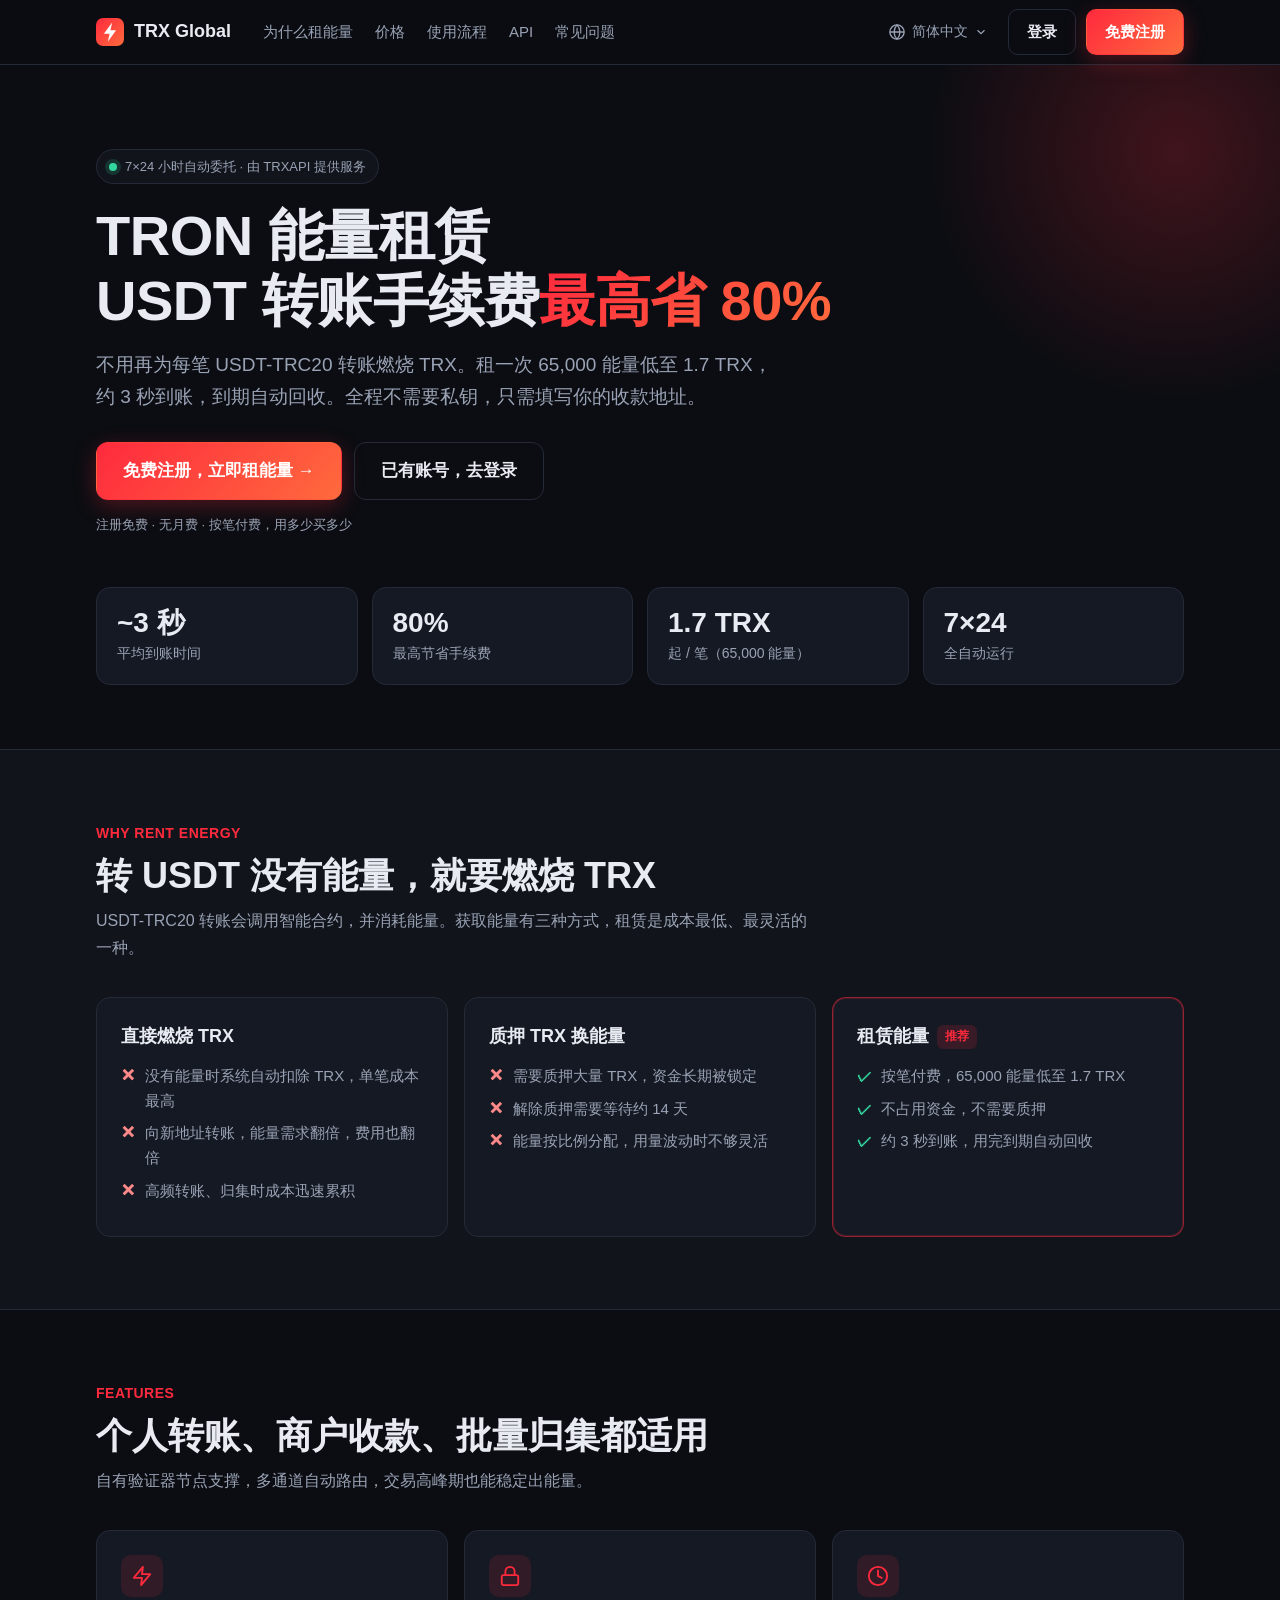
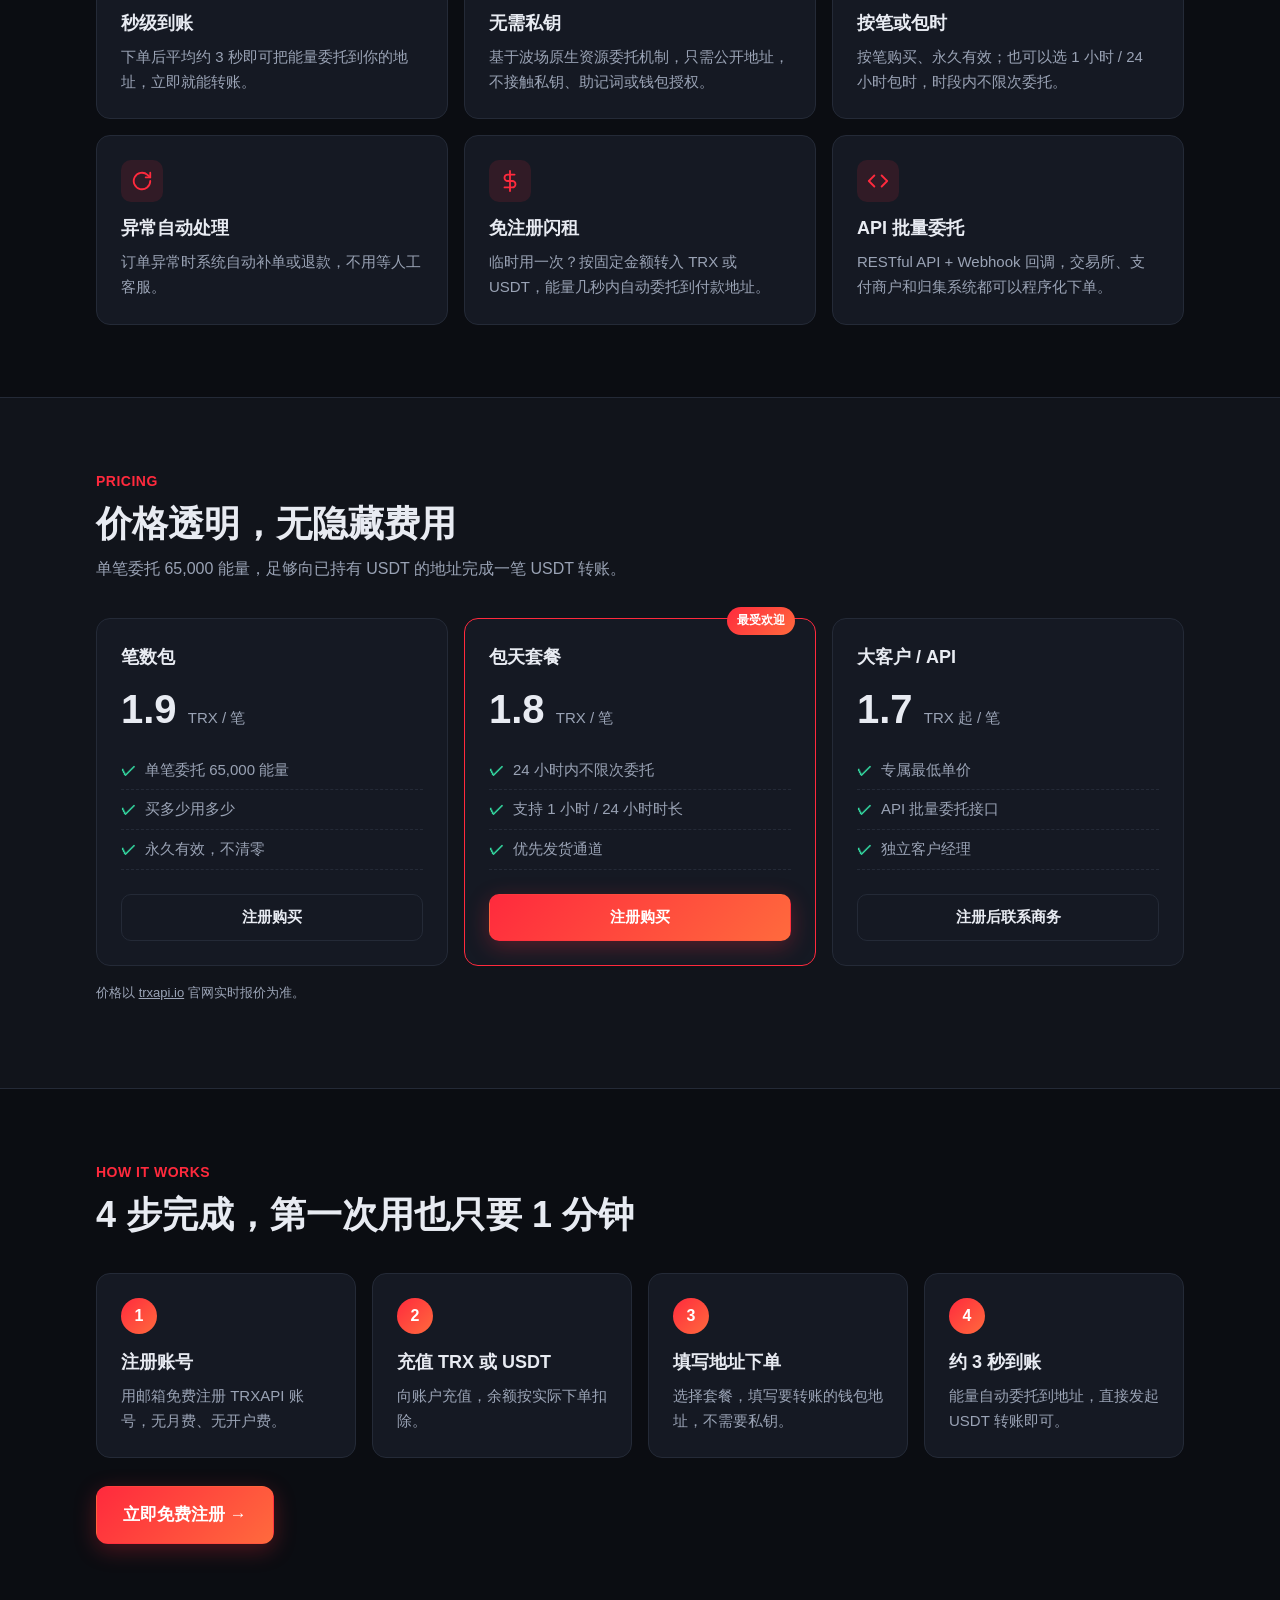
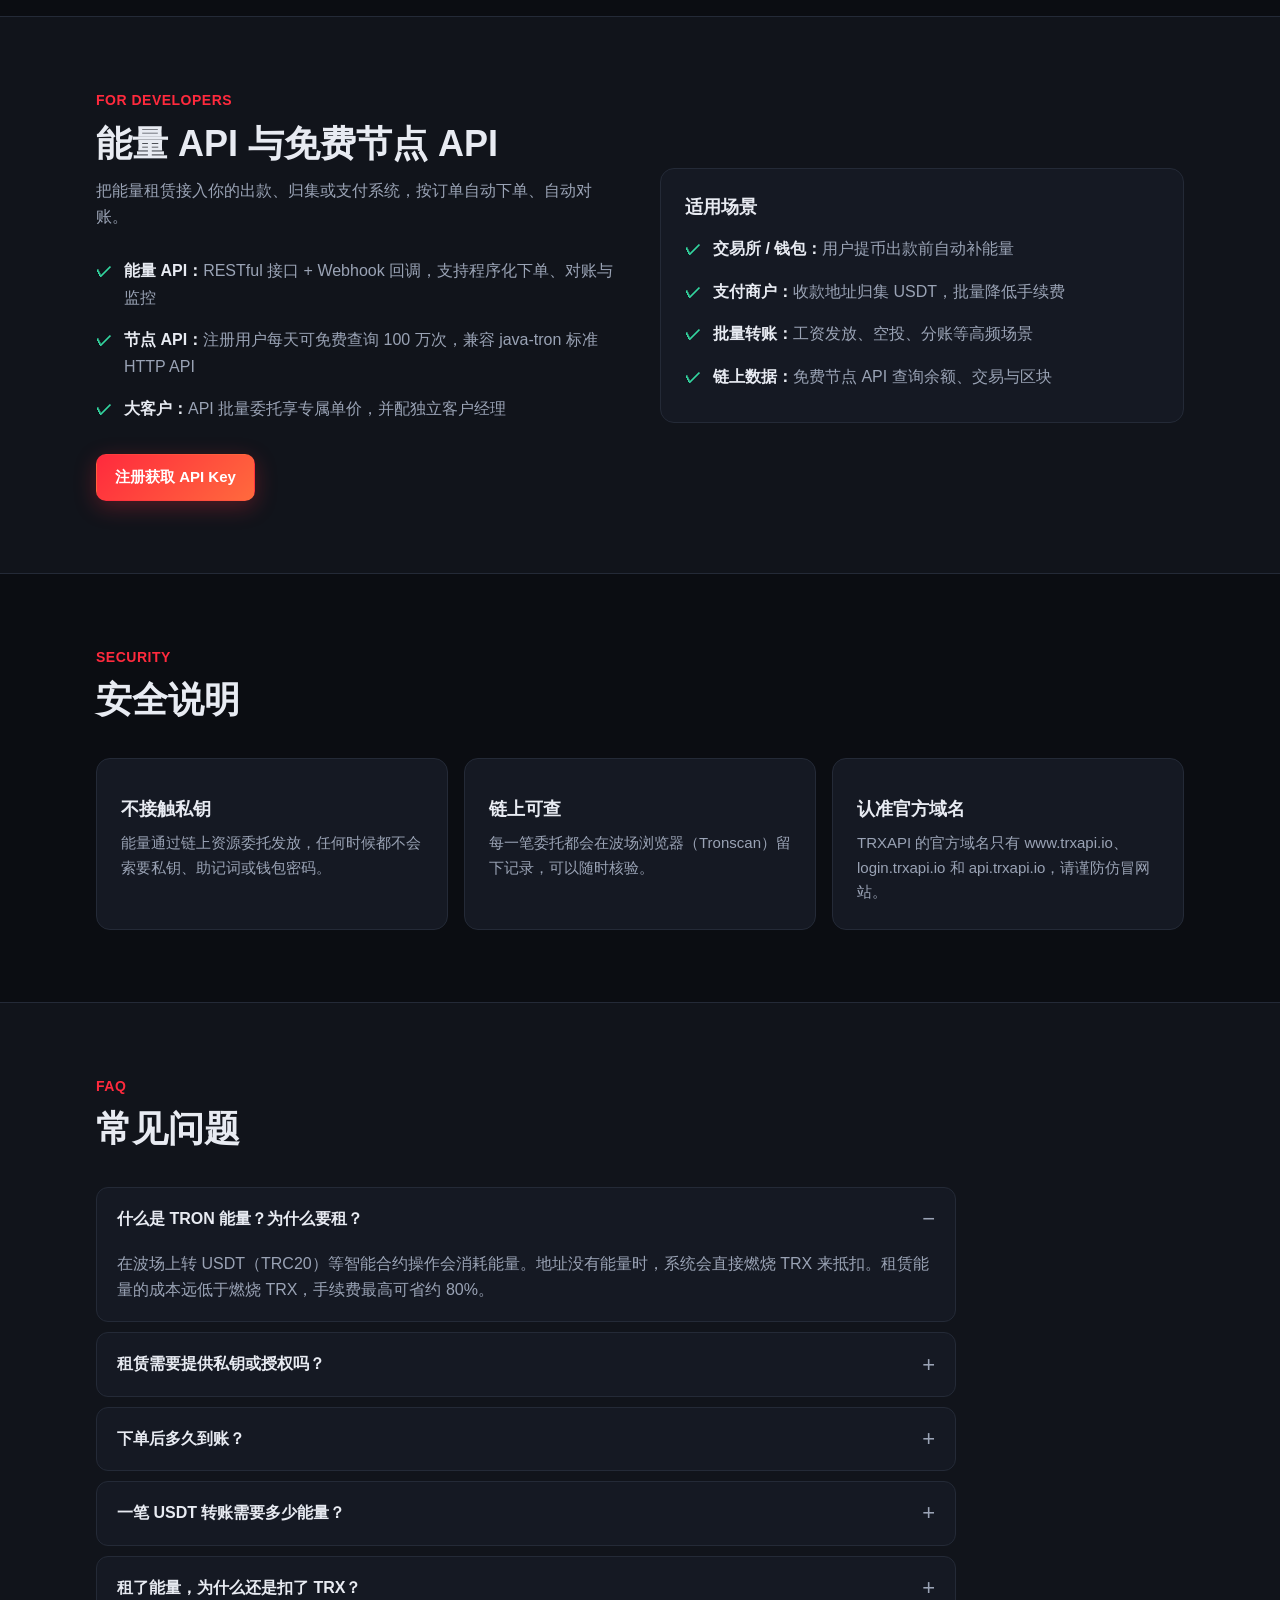
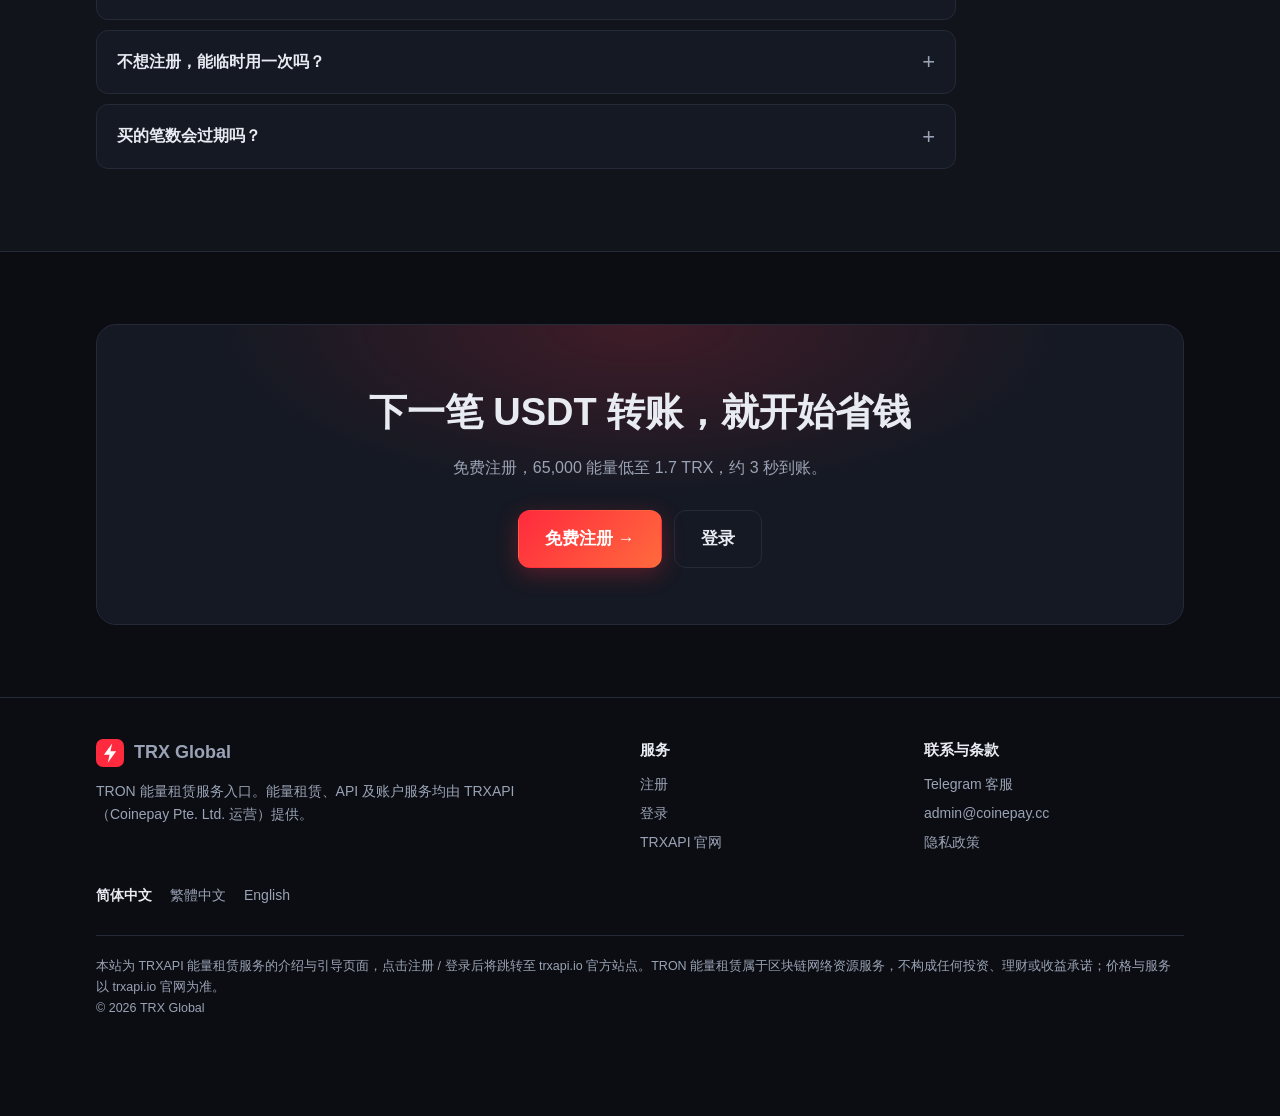
==== index.html @ 2eb273b1 "新增 TRON 能量租赁引导落地页（简体 / 繁体 / 英文） - 首页含卖点、价格、流程、API、安全、FAQ，注册 / 登录按钮跳转 trxapi.io - 语言切换参考 PhotonPay：地球" ====
<!doctype html>
<html lang="zh-CN">
<head>
<meta charset="utf-8">
<meta name="viewport" content="width=device-width, initial-scale=1">
<title>TRON 能量租赁 · USDT 转账手续费最高省 80% | TRX Global</title>
<meta name="description" content="TRON（波场）能量租赁，65,000 能量低至 1.7 TRX/笔，约 3 秒到账，USDT-TRC20 转账手续费最高省 80%。无需私钥，支持免注册闪租与 API 批量委托。">
<meta name="keywords" content="TRON能量租赁,波场能量,TRX能量,能量租赁,USDT手续费,TRC20手续费,波场手续费,能量API">
<link rel="canonical" href="https://trxglobal.github.io/">
<link rel="alternate" hreflang="zh-CN" href="https://trxglobal.github.io/">
<link rel="alternate" hreflang="zh-Hant" href="https://trxglobal.github.io/zh-hant/">
<link rel="alternate" hreflang="en" href="https://trxglobal.github.io/en/">
<link rel="alternate" hreflang="x-default" href="https://trxglobal.github.io/en/">
<link rel="icon" href="/favicon.svg" type="image/svg+xml">
<meta name="theme-color" content="#0b0d12">
<meta property="og:type" content="website">
<meta property="og:title" content="TRON 能量租赁 · USDT 转账手续费最高省 80%">
<meta property="og:description" content="65,000 能量低至 1.7 TRX/笔，约 3 秒到账，无需私钥。">
<meta property="og:url" content="https://trxglobal.github.io/">
<meta property="og:locale" content="zh_CN">
<link rel="stylesheet" href="/assets/style.css">
<script type="application/ld+json">
{
  "@context": "https://schema.org",
  "@type": "FAQPage",
  "mainEntity": [
    {"@type": "Question", "name": "什么是 TRON 能量？为什么要租？", "acceptedAnswer": {"@type": "Answer", "text": "在波场上转 USDT（TRC20）等智能合约操作会消耗能量。地址没有能量时，系统会直接燃烧 TRX 来抵扣。租赁能量的成本远低于燃烧 TRX，手续费最高可省约 80%。"}},
    {"@type": "Question", "name": "租赁需要提供私钥或授权吗？", "acceptedAnswer": {"@type": "Answer", "text": "不需要。能量通过波场原生的资源委托机制发送到你的地址，只需提供公开的收款地址，全程不涉及私钥、助记词或钱包授权。"}},
    {"@type": "Question", "name": "下单后多久到账？", "acceptedAnswer": {"@type": "Answer", "text": "系统 7×24 小时全自动处理，平均约 3 秒完成委托，异常订单会自动补单或退款。"}},
    {"@type": "Question", "name": "一笔 USDT 转账需要多少能量？", "acceptedAnswer": {"@type": "Answer", "text": "向已持有 USDT 的地址转账约需 65,000 能量；向从未持有 USDT 的新地址转账约需 130,000 能量，即两笔的量。"}}
  ]
}
</script>
</head>
<body>

<header class="nav">
  <div class="wrap">
    <a class="brand" href="/" aria-label="TRX Global 首页">
      <svg viewBox="0 0 32 32" aria-hidden="true"><defs><linearGradient id="lg" x1="0" y1="0" x2="1" y2="1"><stop offset="0" stop-color="#ff2a3d"/><stop offset="1" stop-color="#ff6a3d"/></linearGradient></defs><rect width="32" height="32" rx="8" fill="url(#lg)"/><path d="M18.5 5 9 18h6.5L13.5 27 23 14h-6.5z" fill="#fff"/></svg>
      TRX Global
    </a>
    <nav class="nav-links" aria-label="页面导航">
      <a href="#why">为什么租能量</a>
      <a href="#pricing">价格</a>
      <a href="#how">使用流程</a>
      <a href="#api">API</a>
      <a href="#faq">常见问题</a>
    </nav>
    <div class="nav-cta">
      <details class="lsw"><summary aria-label="切换语言"><svg class="g" viewBox="0 0 24 24" fill="none" stroke="currentColor" stroke-width="1.8" aria-hidden="true"><circle cx="12" cy="12" r="9.5"/><path d="M2.5 12h19M12 2.5c2.6 2.8 3.9 6 3.9 9.5s-1.3 6.7-3.9 9.5c-2.6-2.8-3.9-6-3.9-9.5s1.3-6.7 3.9-9.5z"/></svg><span class="lbl">简体中文</span><svg class="c" viewBox="0 0 24 24" fill="none" stroke="currentColor" stroke-width="2" aria-hidden="true"><path d="m6 9 6 6 6-6"/></svg></summary><ul><li><a href="/" hreflang="zh-CN" lang="zh-CN" aria-current="page">简体中文</a></li><li><a href="/zh-hant/" hreflang="zh-Hant" lang="zh-Hant">繁體中文</a></li><li><a href="/en/" hreflang="en" lang="en">English</a></li></ul></details>
      <a class="btn btn-ghost" href="https://login.trxapi.io/login" data-out="login">登录</a>
      <a class="btn btn-primary" href="https://login.trxapi.io/register" data-out="register">免费注册</a>
    </div>
  </div>
</header>

<main>
  <section class="hero">
    <div class="wrap">
      <span class="badge"><i></i>7×24 小时自动委托 · 由 TRXAPI 提供服务</span>
      <h1>TRON 能量租赁<br>USDT 转账手续费<em>最高省 80%</em></h1>
      <p class="lead">不用再为每笔 USDT-TRC20 转账燃烧 TRX。租一次 65,000 能量低至 1.7 TRX，约 3 秒到账，到期自动回收。全程不需要私钥，只需填写你的收款地址。</p>
      <div class="hero-cta">
        <a class="btn btn-primary btn-lg" href="https://login.trxapi.io/register" data-out="register">免费注册，立即租能量 →</a>
        <a class="btn btn-ghost btn-lg" href="https://login.trxapi.io/login" data-out="login">已有账号，去登录</a>
      </div>
      <p class="hero-note">注册免费 · 无月费 · 按笔付费，用多少买多少</p>

      <div class="stats">
        <div class="stat"><b>~3 秒</b><span>平均到账时间</span></div>
        <div class="stat"><b>80%</b><span>最高节省手续费</span></div>
        <div class="stat"><b>1.7 TRX</b><span>起 / 笔（65,000 能量）</span></div>
        <div class="stat"><b>7×24</b><span>全自动运行</span></div>
      </div>
    </div>
  </section>

  <section id="why" class="alt">
    <div class="wrap">
      <div class="sec-head">
        <div class="kicker">Why rent energy</div>
        <h2>转 USDT 没有能量，就要燃烧 TRX</h2>
        <p>USDT-TRC20 转账会调用智能合约，并消耗能量。获取能量有三种方式，租赁是成本最低、最灵活的一种。</p>
      </div>
      <div class="grid g3 compare">
        <div class="card bad">
          <h3>直接燃烧 TRX</h3>
          <ul>
            <li>没有能量时系统自动扣除 TRX，单笔成本最高</li>
            <li>向新地址转账，能量需求翻倍，费用也翻倍</li>
            <li>高频转账、归集时成本迅速累积</li>
          </ul>
        </div>
        <div class="card bad">
          <h3>质押 TRX 换能量</h3>
          <ul>
            <li>需要质押大量 TRX，资金长期被锁定</li>
            <li>解除质押需要等待约 14 天</li>
            <li>能量按比例分配，用量波动时不够灵活</li>
          </ul>
        </div>
        <div class="card good">
          <h3>租赁能量 <span class="tag">推荐</span></h3>
          <ul>
            <li>按笔付费，65,000 能量低至 1.7 TRX</li>
            <li>不占用资金，不需要质押</li>
            <li>约 3 秒到账，用完到期自动回收</li>
          </ul>
        </div>
      </div>
    </div>
  </section>

  <section id="features">
    <div class="wrap">
      <div class="sec-head">
        <div class="kicker">Features</div>
        <h2>个人转账、商户收款、批量归集都适用</h2>
        <p>自有验证器节点支撑，多通道自动路由，交易高峰期也能稳定出能量。</p>
      </div>
      <div class="grid g3">
        <div class="card">
          <div class="ico"><svg viewBox="0 0 24 24" fill="none" stroke="currentColor" stroke-width="2" stroke-linecap="round" stroke-linejoin="round"><path d="M13 2 3 14h9l-1 8 10-12h-9l1-8z"/></svg></div>
          <h3>秒级到账</h3>
          <p>下单后平均约 3 秒即可把能量委托到你的地址，立即就能转账。</p>
        </div>
        <div class="card">
          <div class="ico"><svg viewBox="0 0 24 24" fill="none" stroke="currentColor" stroke-width="2" stroke-linecap="round" stroke-linejoin="round"><rect x="3" y="11" width="18" height="11" rx="2"/><path d="M7 11V7a5 5 0 0 1 10 0v4"/></svg></div>
          <h3>无需私钥</h3>
          <p>基于波场原生资源委托机制，只需公开地址，不接触私钥、助记词或钱包授权。</p>
        </div>
        <div class="card">
          <div class="ico"><svg viewBox="0 0 24 24" fill="none" stroke="currentColor" stroke-width="2" stroke-linecap="round" stroke-linejoin="round"><circle cx="12" cy="12" r="10"/><path d="M12 6v6l4 2"/></svg></div>
          <h3>按笔或包时</h3>
          <p>按笔购买、永久有效；也可以选 1 小时 / 24 小时包时，时段内不限次委托。</p>
        </div>
        <div class="card">
          <div class="ico"><svg viewBox="0 0 24 24" fill="none" stroke="currentColor" stroke-width="2" stroke-linecap="round" stroke-linejoin="round"><path d="M21 12a9 9 0 1 1-3-6.7L21 8"/><path d="M21 3v5h-5"/></svg></div>
          <h3>异常自动处理</h3>
          <p>订单异常时系统自动补单或退款，不用等人工客服。</p>
        </div>
        <div class="card">
          <div class="ico"><svg viewBox="0 0 24 24" fill="none" stroke="currentColor" stroke-width="2" stroke-linecap="round" stroke-linejoin="round"><path d="M12 1v22"/><path d="M17 5H9.5a3.5 3.5 0 0 0 0 7h5a3.5 3.5 0 0 1 0 7H6"/></svg></div>
          <h3>免注册闪租</h3>
          <p>临时用一次？按固定金额转入 TRX 或 USDT，能量几秒内自动委托到付款地址。</p>
        </div>
        <div class="card">
          <div class="ico"><svg viewBox="0 0 24 24" fill="none" stroke="currentColor" stroke-width="2" stroke-linecap="round" stroke-linejoin="round"><path d="m16 18 6-6-6-6"/><path d="m8 6-6 6 6 6"/></svg></div>
          <h3>API 批量委托</h3>
          <p>RESTful API + Webhook 回调，交易所、支付商户和归集系统都可以程序化下单。</p>
        </div>
      </div>
    </div>
  </section>

  <section id="pricing" class="alt">
    <div class="wrap">
      <div class="sec-head">
        <div class="kicker">Pricing</div>
        <h2>价格透明，无隐藏费用</h2>
        <p>单笔委托 65,000 能量，足够向已持有 USDT 的地址完成一笔 USDT 转账。</p>
      </div>
      <div class="grid g3">
        <div class="card price">
          <h3>笔数包</h3>
          <div class="amt">1.9 <small>TRX / 笔</small></div>
          <ul>
            <li>单笔委托 65,000 能量</li>
            <li>买多少用多少</li>
            <li>永久有效，不清零</li>
          </ul>
          <a class="btn btn-ghost" href="https://login.trxapi.io/register" data-out="register">注册购买</a>
        </div>
        <div class="card price hot">
          <span class="ribbon">最受欢迎</span>
          <h3>包天套餐</h3>
          <div class="amt">1.8 <small>TRX / 笔</small></div>
          <ul>
            <li>24 小时内不限次委托</li>
            <li>支持 1 小时 / 24 小时时长</li>
            <li>优先发货通道</li>
          </ul>
          <a class="btn btn-primary" href="https://login.trxapi.io/register" data-out="register">注册购买</a>
        </div>
        <div class="card price">
          <h3>大客户 / API</h3>
          <div class="amt">1.7 <small>TRX 起 / 笔</small></div>
          <ul>
            <li>专属最低单价</li>
            <li>API 批量委托接口</li>
            <li>独立客户经理</li>
          </ul>
          <a class="btn btn-ghost" href="https://login.trxapi.io/register" data-out="register">注册后联系商务</a>
        </div>
      </div>
      <p class="fine">价格以 <a href="https://www.trxapi.io/" data-out="home">trxapi.io</a> 官网实时报价为准。</p>
    </div>
  </section>

  <section id="how">
    <div class="wrap">
      <div class="sec-head">
        <div class="kicker">How it works</div>
        <h2>4 步完成，第一次用也只要 1 分钟</h2>
      </div>
      <div class="grid steps">
        <div class="card step">
          <h3>注册账号</h3>
          <p>用邮箱免费注册 TRXAPI 账号，无月费、无开户费。</p>
        </div>
        <div class="card step">
          <h3>充值 TRX 或 USDT</h3>
          <p>向账户充值，余额按实际下单扣除。</p>
        </div>
        <div class="card step">
          <h3>填写地址下单</h3>
          <p>选择套餐，填写要转账的钱包地址，不需要私钥。</p>
        </div>
        <div class="card step">
          <h3>约 3 秒到账</h3>
          <p>能量自动委托到地址，直接发起 USDT 转账即可。</p>
        </div>
      </div>
      <div class="hero-cta" style="margin-top:28px">
        <a class="btn btn-primary btn-lg" href="https://login.trxapi.io/register" data-out="register">立即免费注册 →</a>
      </div>
    </div>
  </section>

  <section id="api" class="alt">
    <div class="wrap grid g2" style="align-items:center;gap:40px">
      <div>
        <div class="kicker">For developers</div>
        <h2 style="font-size:clamp(26px,3.4vw,36px);line-height:1.25;margin:0 0 12px">能量 API 与免费节点 API</h2>
        <p style="color:var(--muted);margin:0 0 20px">把能量租赁接入你的出款、归集或支付系统，按订单自动下单、自动对账。</p>
        <ul class="checks">
          <li><b>能量 API：</b>RESTful 接口 + Webhook 回调，支持程序化下单、对账与监控</li>
          <li><b>节点 API：</b>注册用户每天可免费查询 100 万次，兼容 java-tron 标准 HTTP API</li>
          <li><b>大客户：</b>API 批量委托享专属单价，并配独立客户经理</li>
        </ul>
        <a class="btn btn-primary" href="https://login.trxapi.io/register" data-out="register">注册获取 API Key</a>
      </div>
      <div class="card">
        <h3 style="margin-top:0">适用场景</h3>
        <ul class="checks" style="margin:0">
          <li><b>交易所 / 钱包：</b>用户提币出款前自动补能量</li>
          <li><b>支付商户：</b>收款地址归集 USDT，批量降低手续费</li>
          <li><b>批量转账：</b>工资发放、空投、分账等高频场景</li>
          <li><b>链上数据：</b>免费节点 API 查询余额、交易与区块</li>
        </ul>
      </div>
    </div>
  </section>

  <section id="security">
    <div class="wrap">
      <div class="sec-head">
        <div class="kicker">Security</div>
        <h2>安全说明</h2>
      </div>
      <div class="grid g3">
        <div class="card">
          <h3>不接触私钥</h3>
          <p>能量通过链上资源委托发放，任何时候都不会索要私钥、助记词或钱包密码。</p>
        </div>
        <div class="card">
          <h3>链上可查</h3>
          <p>每一笔委托都会在波场浏览器（Tronscan）留下记录，可以随时核验。</p>
        </div>
        <div class="card">
          <h3>认准官方域名</h3>
          <p>TRXAPI 的官方域名只有 www.trxapi.io、login.trxapi.io 和 api.trxapi.io，请谨防仿冒网站。</p>
        </div>
      </div>
    </div>
  </section>

  <section id="faq" class="alt">
    <div class="wrap">
      <div class="sec-head">
        <div class="kicker">FAQ</div>
        <h2>常见问题</h2>
      </div>
      <div class="faq">
        <details open>
          <summary>什么是 TRON 能量？为什么要租？</summary>
          <p>在波场上转 USDT（TRC20）等智能合约操作会消耗能量。地址没有能量时，系统会直接燃烧 TRX 来抵扣。租赁能量的成本远低于燃烧 TRX，手续费最高可省约 80%。</p>
        </details>
        <details>
          <summary>租赁需要提供私钥或授权吗？</summary>
          <p>不需要。能量通过波场原生的资源委托机制发送到你的地址，只需提供公开的收款地址，全程不涉及私钥、助记词或钱包授权。</p>
        </details>
        <details>
          <summary>下单后多久到账？</summary>
          <p>系统 7×24 小时全自动处理，平均约 3 秒完成委托，异常订单会自动补单或退款。</p>
        </details>
        <details>
          <summary>一笔 USDT 转账需要多少能量？</summary>
          <p>向已持有 USDT 的地址转账约需 65,000 能量（1 笔）；向从未持有 USDT 的新地址转账约需 130,000 能量，即两笔的量。</p>
        </details>
        <details>
          <summary>租了能量，为什么还是扣了 TRX？</summary>
          <p>常见原因有两个：一是收款地址从未持有 USDT，所需能量翻倍，一笔不够；二是带宽不足，每个地址每天有免费带宽，用完后转账会少量燃烧 TRX 支付带宽费用。</p>
        </details>
        <details>
          <summary>不想注册，能临时用一次吗？</summary>
          <p>可以使用免注册闪租：按固定金额转入 TRX 或 USDT（TRC20），能量会在几秒内自动委托到你的付款地址。注册账号后可享受更低单价和订单记录。</p>
        </details>
        <details>
          <summary>买的笔数会过期吗？</summary>
          <p>笔数包永久有效、不清零；包时套餐在所选时长（1 小时或 24 小时）内不限次委托。</p>
        </details>
      </div>
    </div>
  </section>

  <section class="final">
    <div class="wrap">
      <div class="box">
        <h2>下一笔 USDT 转账，就开始省钱</h2>
        <p>免费注册，65,000 能量低至 1.7 TRX，约 3 秒到账。</p>
        <div class="hero-cta">
          <a class="btn btn-primary btn-lg" href="https://login.trxapi.io/register" data-out="register">免费注册 →</a>
          <a class="btn btn-ghost btn-lg" href="https://login.trxapi.io/login" data-out="login">登录</a>
        </div>
      </div>
    </div>
  </section>
</main>

<footer>
  <div class="wrap">
    <div class="cols">
      <div>
        <a class="brand" href="/"><svg viewBox="0 0 32 32" aria-hidden="true"><rect width="32" height="32" rx="8" fill="#ff2a3d"/><path d="M18.5 5 9 18h6.5L13.5 27 23 14h-6.5z" fill="#fff"/></svg>TRX Global</a>
        <p style="margin:12px 0 0;max-width:420px">TRON 能量租赁服务入口。能量租赁、API 及账户服务均由 TRXAPI（Coinepay Pte. Ltd. 运营）提供。</p>
      </div>
      <div>
        <h4>服务</h4>
        <ul>
          <li><a href="https://login.trxapi.io/register" data-out="register">注册</a></li>
          <li><a href="https://login.trxapi.io/login" data-out="login">登录</a></li>
          <li><a href="https://www.trxapi.io/" data-out="home">TRXAPI 官网</a></li>
        </ul>
      </div>
      <div>
        <h4>联系与条款</h4>
        <ul>
          <li><a href="https://t.me/trxapiio_bot" rel="noopener" target="_blank">Telegram 客服</a></li>
          <li><a href="mailto:admin@coinepay.cc">admin@coinepay.cc</a></li>
          <li><a href="/privacy.html">隐私政策</a></li>
        </ul>
      </div>
    </div>
    <div class="flangs"><a href="/" hreflang="zh-CN" lang="zh-CN" aria-current="page">简体中文</a><a href="/zh-hant/" hreflang="zh-Hant" lang="zh-Hant">繁體中文</a><a href="/en/" hreflang="en" lang="en">English</a></div>
    <div class="legal">
      本站为 TRXAPI 能量租赁服务的介绍与引导页面，点击注册 / 登录后将跳转至 trxapi.io 官方站点。TRON 能量租赁属于区块链网络资源服务，不构成任何投资、理财或收益承诺；价格与服务以 trxapi.io 官网为准。<br>
      © 2026 TRX Global
    </div>
  </div>
</footer>

<div class="mbar">
  <a class="btn btn-ghost" href="https://login.trxapi.io/login" data-out="login">登录</a>
  <a class="btn btn-primary" href="https://login.trxapi.io/register" data-out="register">免费注册</a>
</div>

<script src="/assets/main.js" defer></script>
</body>
</html>
---- assets/style.css ----
/* TRX Global 落地页样式：无外部依赖，保证广告落地页首屏速度 */
:root {
  --bg: #0b0d12;
  --bg-2: #11141b;
  --card: #151923;
  --line: #242a37;
  --text: #e8ebf2;
  --muted: #9aa3b5;
  --accent: #ff2a3d;
  --accent-2: #ff6a3d;
  --ok: #33d69f;
  --bad: #ff8a8a;
  --radius: 14px;
  --max: 1120px;
}
* { box-sizing: border-box; }
html { scroll-behavior: smooth; -webkit-text-size-adjust: 100%; }
body {
  margin: 0;
  background: var(--bg);
  color: var(--text);
  font: 16px/1.65 -apple-system, BlinkMacSystemFont, "Segoe UI", "PingFang SC", "Hiragino Sans GB", "Microsoft YaHei", "Noto Sans SC", Roboto, sans-serif;
}
a { color: inherit; }
img, svg { display: block; }
.wrap { max-width: var(--max); margin: 0 auto; padding: 0 16px; }

/* 顶栏 */
.nav {
  position: sticky; top: 0; z-index: 10;
  background: rgba(11, 13, 18, .86);
  backdrop-filter: saturate(160%) blur(10px);
  -webkit-backdrop-filter: saturate(160%) blur(10px);
  border-bottom: 1px solid var(--line);
}
.nav .wrap { display: flex; align-items: center; gap: 20px; height: 64px; }
.brand { display: flex; align-items: center; gap: 10px; font-weight: 700; text-decoration: none; font-size: 18px; white-space: nowrap; }
.brand svg { width: 28px; height: 28px; }
.nav-links { display: flex; gap: 22px; margin-left: 12px; }
.nav-links a { text-decoration: none; color: var(--muted); font-size: 15px; }
.nav-links a:hover { color: var(--text); }
.nav-cta { margin-left: auto; display: flex; gap: 10px; align-items: center; }

/* 语言切换（参考 PhotonPay：地球图标 + 当前语言全称，下拉用各语言母语书写） */
.lsw { position: relative; }
.lsw summary {
  list-style: none; cursor: pointer; display: flex; align-items: center; gap: 6px;
  padding: 8px 10px; border-radius: 10px; color: var(--muted); font-size: 14px; user-select: none;
}
.lsw summary::-webkit-details-marker { display: none; }
.lsw summary:hover, .lsw[open] summary { color: var(--text); background: var(--bg-2); }
.lsw svg.g { width: 18px; height: 18px; }
.lsw svg.c { width: 14px; height: 14px; transition: transform .15s ease; }
.lsw[open] svg.c { transform: rotate(180deg); }
.lsw ul {
  position: absolute; right: 0; top: calc(100% + 8px); min-width: 168px; margin: 0; padding: 6px;
  list-style: none; background: var(--card); border: 1px solid var(--line); border-radius: 12px;
  box-shadow: 0 16px 40px rgba(0, 0, 0, .45);
}
.lsw li a {
  display: flex; justify-content: space-between; align-items: center; gap: 12px;
  padding: 9px 12px; border-radius: 8px; text-decoration: none; font-size: 14px; color: var(--muted);
}
.lsw li a:hover { background: var(--bg-2); color: var(--text); }
.lsw li a[aria-current] { color: var(--text); font-weight: 600; }
.lsw li a[aria-current]::after { content: "✓"; color: var(--accent); }
.flangs { display: flex; flex-wrap: wrap; gap: 6px 18px; margin-top: 24px; }
.flangs a[aria-current] { color: var(--text); font-weight: 600; }

/* 按钮 */
.btn {
  display: inline-flex; align-items: center; justify-content: center; gap: 8px;
  padding: 10px 18px; border-radius: 10px; font-weight: 600; font-size: 15px;
  text-decoration: none; border: 1px solid transparent; cursor: pointer;
  transition: transform .15s ease, box-shadow .15s ease, background .15s ease;
  white-space: nowrap;
}
.btn:hover { transform: translateY(-1px); }
.btn-primary { background: linear-gradient(135deg, var(--accent), var(--accent-2)); color: #fff; box-shadow: 0 6px 22px rgba(255, 42, 61, .28); }
.btn-primary:hover { box-shadow: 0 10px 28px rgba(255, 42, 61, .4); }
.btn-ghost { border-color: var(--line); color: var(--text); background: transparent; }
.btn-ghost:hover { border-color: #3a4254; background: var(--bg-2); }
.btn-lg { padding: 14px 26px; font-size: 17px; border-radius: 12px; }

/* 首屏 */
.hero { position: relative; overflow: hidden; padding: 84px 0 64px; }
.hero::before {
  content: ""; position: absolute; inset: -40% -20% auto auto; width: 720px; height: 720px;
  background: radial-gradient(closest-side, rgba(255, 42, 61, .22), transparent 70%);
  pointer-events: none;
}
.badge {
  display: inline-flex; align-items: center; gap: 8px; padding: 6px 12px; border-radius: 999px;
  border: 1px solid var(--line); background: var(--bg-2); color: var(--muted); font-size: 13px;
}
.badge i { width: 8px; height: 8px; border-radius: 50%; background: var(--ok); box-shadow: 0 0 0 4px rgba(51, 214, 159, .16); }
.hero h1 { font-size: clamp(32px, 5.4vw, 56px); line-height: 1.15; margin: 20px 0 16px; letter-spacing: -.5px; max-width: 820px; }
.hero h1 em { font-style: normal; background: linear-gradient(135deg, var(--accent), var(--accent-2)); -webkit-background-clip: text; background-clip: text; color: transparent; }
.hero p.lead { color: var(--muted); font-size: clamp(16px, 2vw, 19px); max-width: 680px; margin: 0 0 30px; }
.hero-cta { display: flex; flex-wrap: wrap; gap: 12px; }
.hero-note { color: var(--muted); font-size: 13px; margin-top: 14px; }
.stats { display: grid; grid-template-columns: repeat(4, 1fr); gap: 14px; margin-top: 52px; }
.stat { background: var(--card); border: 1px solid var(--line); border-radius: var(--radius); padding: 18px 20px; }
.stat b { display: block; font-size: 28px; line-height: 1.2; }
.stat span { color: var(--muted); font-size: 14px; }

/* 通用区块 */
section { padding: 72px 0; }
section.alt { background: var(--bg-2); border-top: 1px solid var(--line); border-bottom: 1px solid var(--line); }
.sec-head { max-width: 720px; margin-bottom: 36px; }
.sec-head h2 { font-size: clamp(26px, 3.4vw, 36px); line-height: 1.25; margin: 0 0 10px; }
.sec-head p { color: var(--muted); margin: 0; }
.kicker { color: var(--accent); font-weight: 600; font-size: 14px; letter-spacing: .5px; text-transform: uppercase; margin-bottom: 8px; }

.grid { display: grid; gap: 16px; }
.g3 { grid-template-columns: repeat(3, 1fr); }
.g2 { grid-template-columns: repeat(2, 1fr); }
.card { background: var(--card); border: 1px solid var(--line); border-radius: var(--radius); padding: 24px; }
.card h3 { margin: 12px 0 6px; font-size: 18px; }
.card p { margin: 0; color: var(--muted); font-size: 15px; }
.ico { width: 42px; height: 42px; border-radius: 10px; display: grid; place-items: center; background: rgba(255, 42, 61, .12); color: var(--accent); }
.ico svg { width: 22px; height: 22px; }

/* 对比 */
.compare .card h3 { margin-top: 0; display: flex; align-items: center; gap: 8px; }
.compare ul { list-style: none; padding: 0; margin: 12px 0 0; }
.compare li { position: relative; padding-left: 24px; color: var(--muted); font-size: 15px; margin: 8px 0; }
.compare li::before { position: absolute; left: 0; top: 0; font-weight: 700; }
.compare .bad li::before { content: "✕"; color: var(--bad); }
.compare .good { border-color: rgba(255, 42, 61, .55); box-shadow: 0 0 0 1px rgba(255, 42, 61, .2) inset; }
.compare .good li::before { content: "✓"; color: var(--ok); }
.tag { display: inline-block; font-size: 12px; font-weight: 600; padding: 2px 8px; border-radius: 6px; background: rgba(255, 42, 61, .15); color: var(--accent); }

/* 价格 */
.price { display: flex; flex-direction: column; }
.price.hot { border-color: var(--accent); position: relative; }
.price .ribbon { position: absolute; top: -12px; right: 20px; background: linear-gradient(135deg, var(--accent), var(--accent-2)); color: #fff; font-size: 12px; font-weight: 700; padding: 4px 10px; border-radius: 999px; }
.price h3 { margin: 0; }
.price .amt { font-size: 40px; font-weight: 800; margin: 14px 0 2px; line-height: 1.1; }
.price .amt small { font-size: 15px; color: var(--muted); font-weight: 500; }
.price ul { list-style: none; padding: 0; margin: 18px 0 24px; flex: 1; }
.price li { padding: 7px 0 7px 24px; position: relative; color: var(--muted); font-size: 15px; border-bottom: 1px dashed var(--line); }
.price li::before { content: "✓"; position: absolute; left: 0; color: var(--ok); font-weight: 700; }
.price .btn { width: 100%; }
.fine { color: var(--muted); font-size: 13px; margin-top: 16px; }

/* 步骤 */
.steps { counter-reset: s; grid-template-columns: repeat(4, 1fr); }
.step { position: relative; }
.step::before {
  counter-increment: s; content: counter(s);
  display: grid; place-items: center; width: 36px; height: 36px; border-radius: 50%;
  background: linear-gradient(135deg, var(--accent), var(--accent-2)); color: #fff; font-weight: 800;
}
.step h3 { margin-top: 14px; }

/* 开发者 */
.checks { list-style: none; padding: 0; margin: 0 0 24px; }
.checks li { padding: 8px 0 8px 28px; position: relative; color: var(--muted); }
.checks li::before { content: "✓"; position: absolute; left: 0; color: var(--ok); font-weight: 700; }
.checks b { color: var(--text); }

/* FAQ */
.faq { max-width: 860px; }
.faq details { background: var(--card); border: 1px solid var(--line); border-radius: 12px; margin-bottom: 10px; }
.faq summary { cursor: pointer; list-style: none; padding: 18px 48px 18px 20px; font-weight: 600; position: relative; }
.faq summary::-webkit-details-marker { display: none; }
.faq summary::after { content: "+"; position: absolute; right: 20px; top: 50%; transform: translateY(-50%); color: var(--muted); font-size: 22px; font-weight: 400; }
.faq details[open] summary::after { content: "−"; }
.faq details p { margin: 0; padding: 0 20px 18px; color: var(--muted); }

/* 底部 CTA */
.final { text-align: center; }
.final .box {
  border: 1px solid var(--line); border-radius: 20px; padding: 56px 24px;
  background: radial-gradient(600px 240px at 50% 0%, rgba(255, 42, 61, .18), transparent 70%), var(--card);
}
.final h2 { font-size: clamp(26px, 3.6vw, 38px); margin: 0 0 12px; }
.final p { color: var(--muted); margin: 0 0 28px; }
.final .hero-cta { justify-content: center; }

/* 页脚 */
footer { border-top: 1px solid var(--line); padding: 40px 0 96px; color: var(--muted); font-size: 14px; }
footer .cols { display: grid; grid-template-columns: 2fr 1fr 1fr; gap: 24px; }
footer h4 { color: var(--text); margin: 0 0 10px; font-size: 15px; }
footer ul { list-style: none; padding: 0; margin: 0; }
footer li { margin: 6px 0; }
footer a { text-decoration: none; }
footer a:hover { color: var(--text); }
footer .legal { margin-top: 28px; padding-top: 20px; border-top: 1px solid var(--line); font-size: 12.5px; line-height: 1.7; }

/* 移动端底部常驻按钮 */
.mbar { display: none; }

/* 文档页（隐私政策） */
.doc { max-width: 820px; padding: 56px 16px 40px; }
.doc h1 { font-size: 32px; margin: 0 0 8px; }
.doc h2 { font-size: 20px; margin: 32px 0 8px; }
.doc p, .doc li { color: var(--muted); }

@media (max-width: 960px) {
  .g3, .steps { grid-template-columns: 1fr 1fr; }
  .stats { grid-template-columns: 1fr 1fr; }
  .nav-links { display: none; }
}
@media (max-width: 640px) {
  .g3, .g2, .steps { grid-template-columns: 1fr; }
  .hero { padding: 56px 0 40px; }
  section { padding: 56px 0; }
  .nav .btn-ghost { display: none; }
  .nav-cta { gap: 4px; }
  .lsw .lbl { display: none; }
  .hero-cta .btn { flex: 1 1 100%; }
  footer .cols { grid-template-columns: 1fr; }
  .mbar {
    display: flex; gap: 10px; position: fixed; left: 0; right: 0; bottom: 0; z-index: 20;
    padding: 10px 16px calc(10px + env(safe-area-inset-bottom));
    background: rgba(11, 13, 18, .94); border-top: 1px solid var(--line);
  }
  .mbar .btn { flex: 1; }
}
@media (prefers-reduced-motion: reduce) {
  html { scroll-behavior: auto; }
  .btn { transition: none; }
}
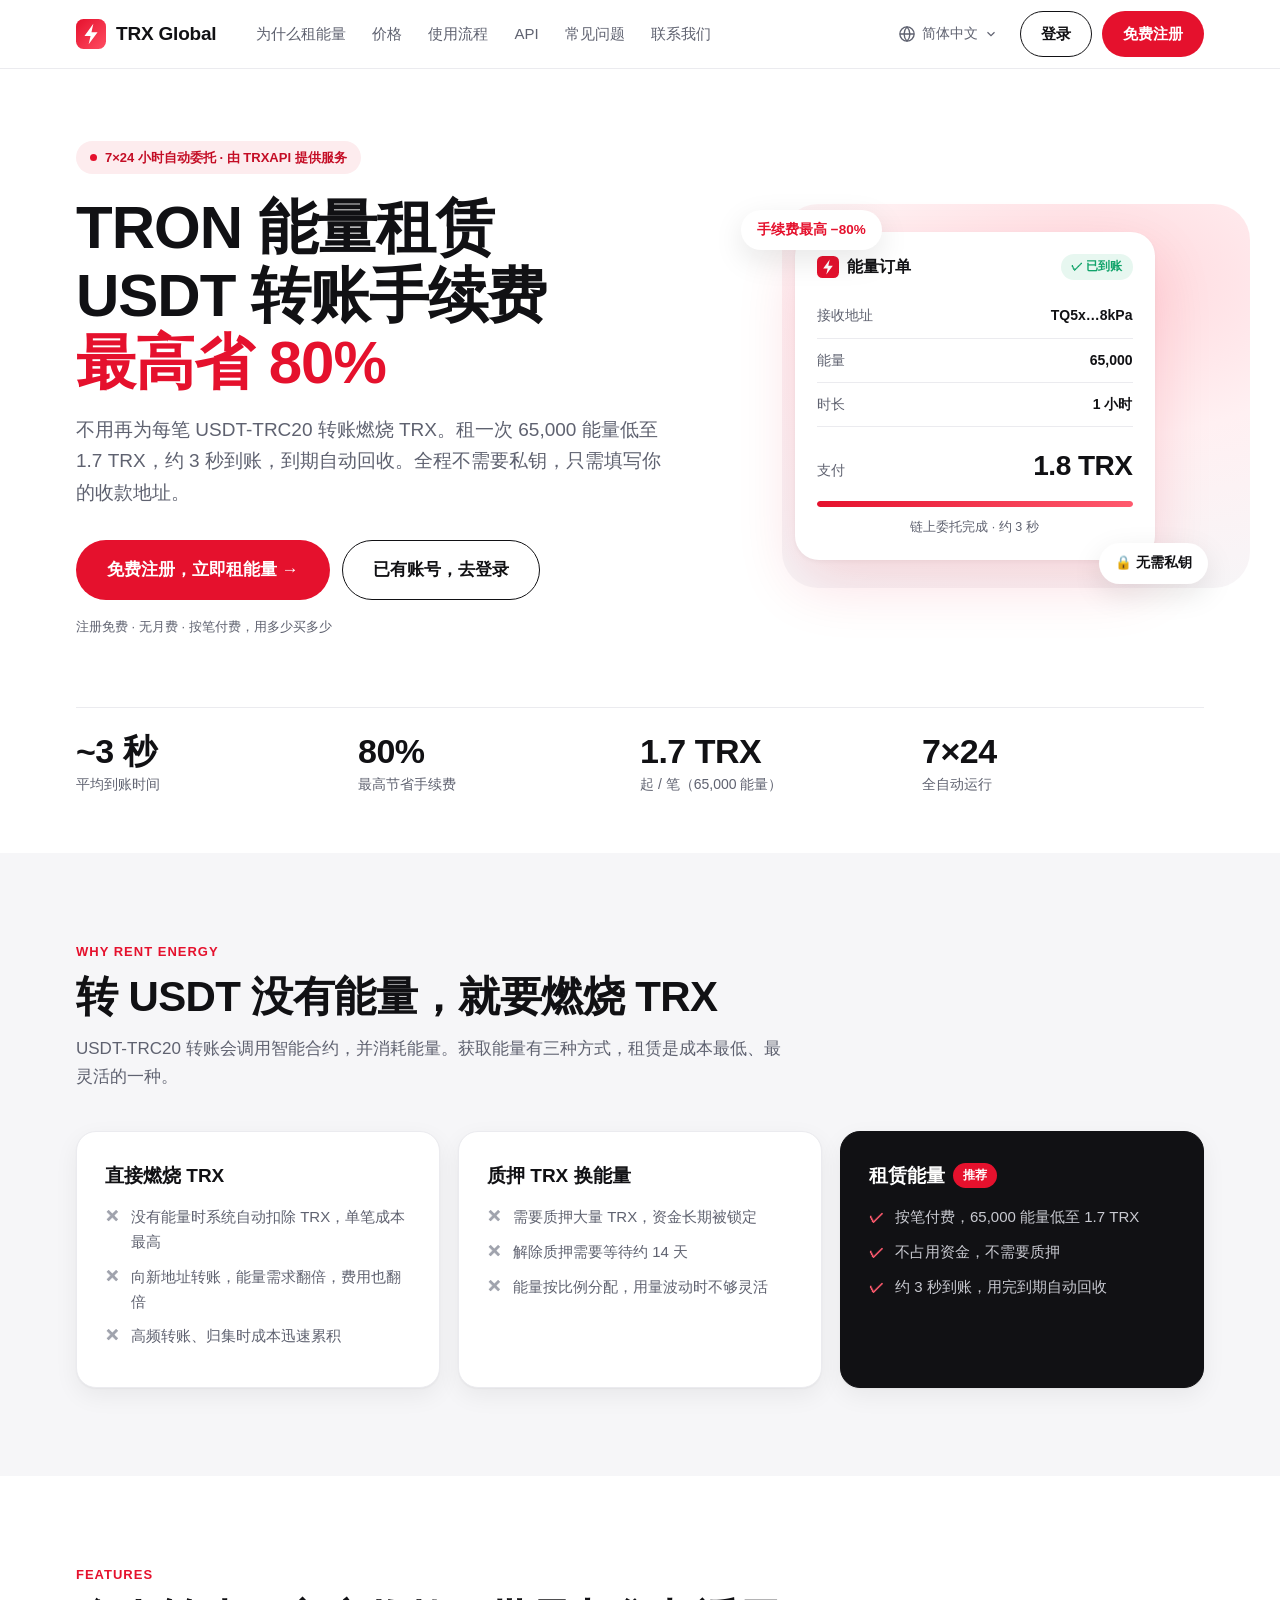
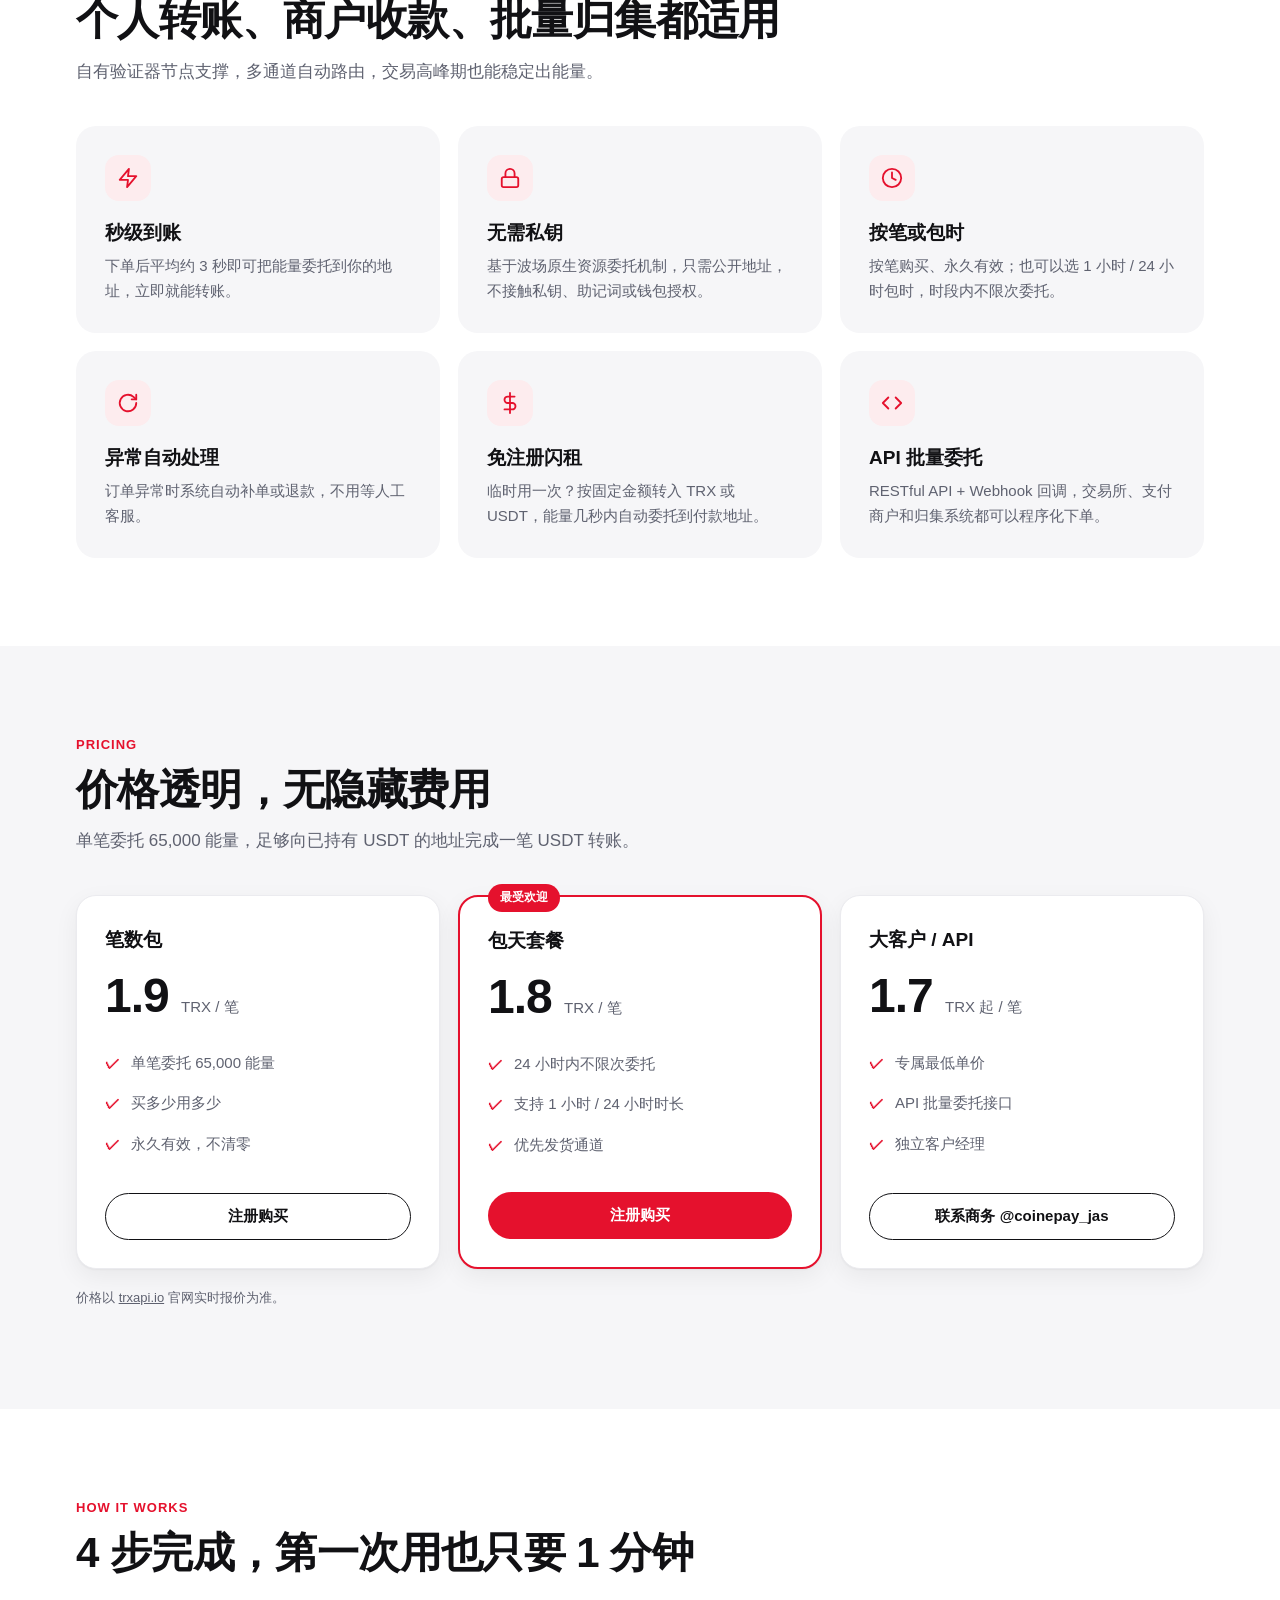
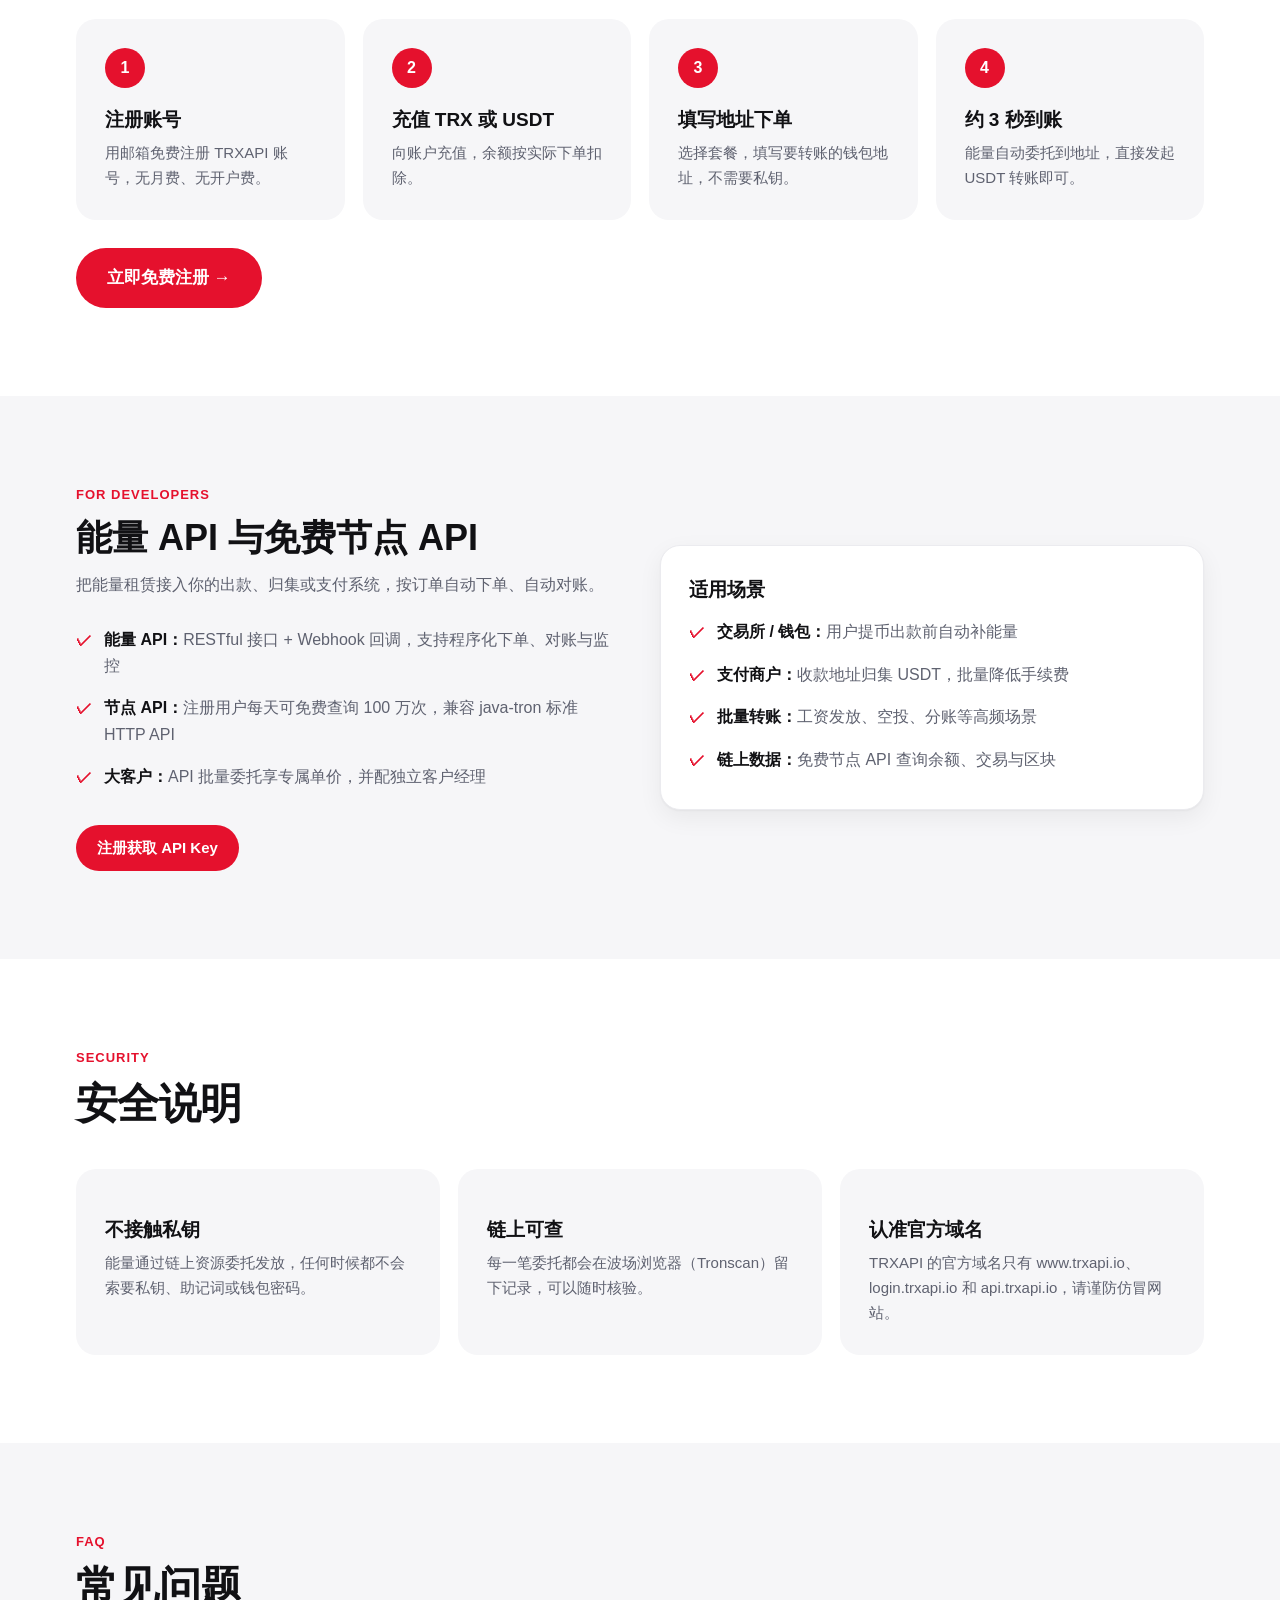
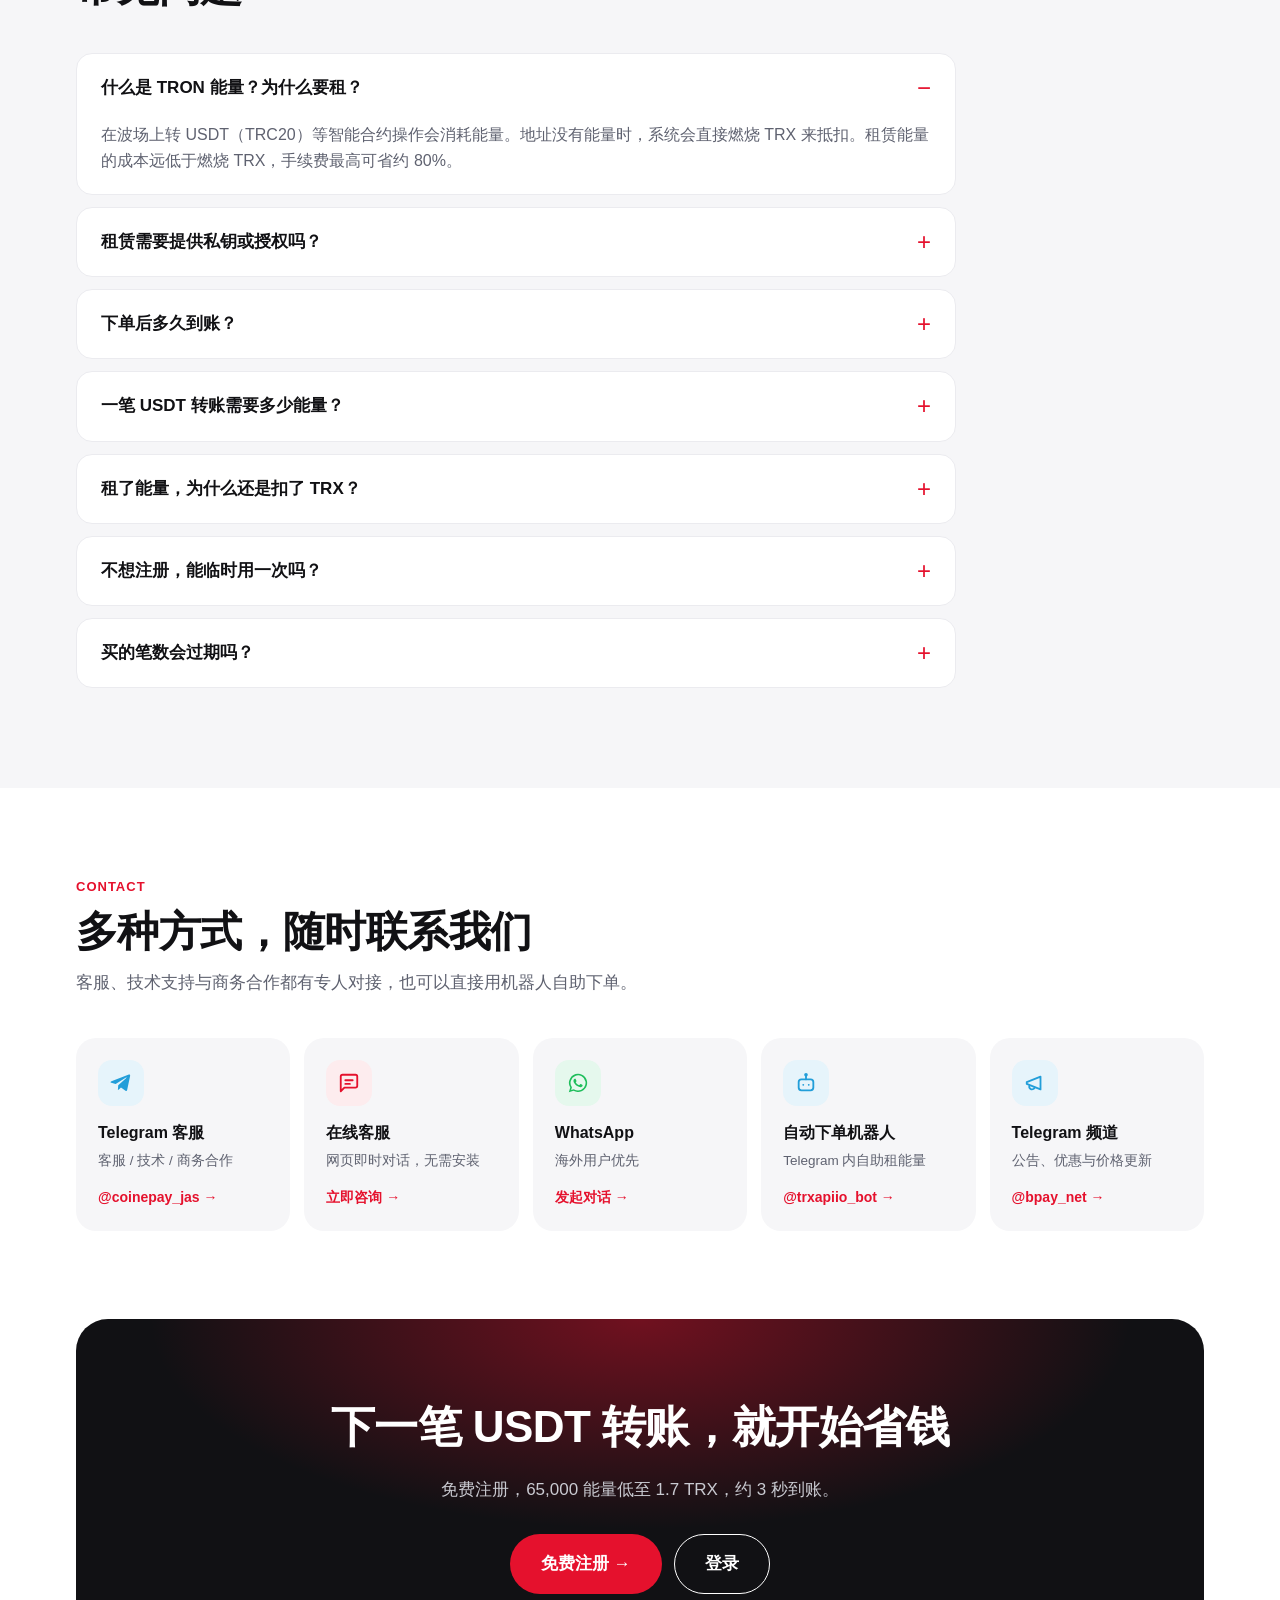
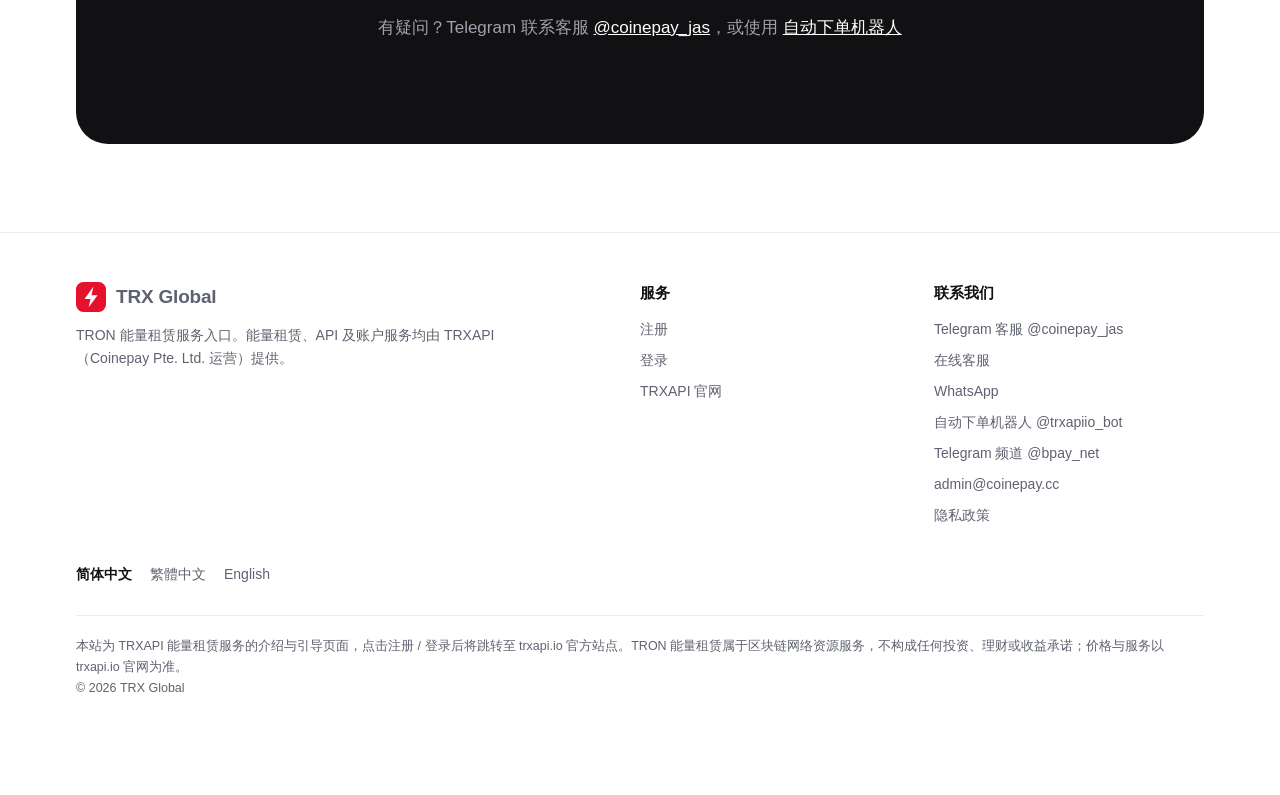
==== commit 1eb20e11: "改为白底红色风格，新增联系我们区块 - 视觉参考 RedotPay：白底、红色品牌色、胶囊按钮、大圆角卡片，首屏右侧加能量订单卡片插图 - 新增联系渠道：Telegram 客服 @coinepay_j" ====
--- a/index.html
+++ b/index.html
@@ -12,7 +12,7 @@
 <link rel="alternate" hreflang="en" href="https://trxglobal.github.io/en/">
 <link rel="alternate" hreflang="x-default" href="https://trxglobal.github.io/en/">
 <link rel="icon" href="/favicon.svg" type="image/svg+xml">
-<meta name="theme-color" content="#0b0d12">
+<meta name="theme-color" content="#ffffff">
 <meta property="og:type" content="website">
 <meta property="og:title" content="TRON 能量租赁 · USDT 转账手续费最高省 80%">
 <meta property="og:description" content="65,000 能量低至 1.7 TRX/笔，约 3 秒到账，无需私钥。">
@@ -37,7 +37,7 @@
 <header class="nav">
   <div class="wrap">
     <a class="brand" href="/" aria-label="TRX Global 首页">
-      <svg viewBox="0 0 32 32" aria-hidden="true"><defs><linearGradient id="lg" x1="0" y1="0" x2="1" y2="1"><stop offset="0" stop-color="#ff2a3d"/><stop offset="1" stop-color="#ff6a3d"/></linearGradient></defs><rect width="32" height="32" rx="8" fill="url(#lg)"/><path d="M18.5 5 9 18h6.5L13.5 27 23 14h-6.5z" fill="#fff"/></svg>
+      <svg viewBox="0 0 32 32" aria-hidden="true"><defs><linearGradient id="lg" x1="0" y1="0" x2="1" y2="1"><stop offset="0" stop-color="#e5112d"/><stop offset="1" stop-color="#ff4d62"/></linearGradient></defs><rect width="32" height="32" rx="8" fill="url(#lg)"/><path d="M18.5 5 9 18h6.5L13.5 27 23 14h-6.5z" fill="#fff"/></svg>
       TRX Global
     </a>
     <nav class="nav-links" aria-label="页面导航">
@@ -46,6 +46,7 @@
       <a href="#how">使用流程</a>
       <a href="#api">API</a>
       <a href="#faq">常见问题</a>
+      <a href="#contact">联系我们</a>
     </nav>
     <div class="nav-cta">
       <details class="lsw"><summary aria-label="切换语言"><svg class="g" viewBox="0 0 24 24" fill="none" stroke="currentColor" stroke-width="1.8" aria-hidden="true"><circle cx="12" cy="12" r="9.5"/><path d="M2.5 12h19M12 2.5c2.6 2.8 3.9 6 3.9 9.5s-1.3 6.7-3.9 9.5c-2.6-2.8-3.9-6-3.9-9.5s1.3-6.7 3.9-9.5z"/></svg><span class="lbl">简体中文</span><svg class="c" viewBox="0 0 24 24" fill="none" stroke="currentColor" stroke-width="2" aria-hidden="true"><path d="m6 9 6 6 6-6"/></svg></summary><ul><li><a href="/" hreflang="zh-CN" lang="zh-CN" aria-current="page">简体中文</a></li><li><a href="/zh-hant/" hreflang="zh-Hant" lang="zh-Hant">繁體中文</a></li><li><a href="/en/" hreflang="en" lang="en">English</a></li></ul></details>
@@ -58,15 +59,31 @@
 <main>
   <section class="hero">
     <div class="wrap">
-      <span class="badge"><i></i>7×24 小时自动委托 · 由 TRXAPI 提供服务</span>
-      <h1>TRON 能量租赁<br>USDT 转账手续费<em>最高省 80%</em></h1>
-      <p class="lead">不用再为每笔 USDT-TRC20 转账燃烧 TRX。租一次 65,000 能量低至 1.7 TRX，约 3 秒到账，到期自动回收。全程不需要私钥，只需填写你的收款地址。</p>
-      <div class="hero-cta">
-        <a class="btn btn-primary btn-lg" href="https://login.trxapi.io/register" data-out="register">免费注册，立即租能量 →</a>
-        <a class="btn btn-ghost btn-lg" href="https://login.trxapi.io/login" data-out="login">已有账号，去登录</a>
-      </div>
-      <p class="hero-note">注册免费 · 无月费 · 按笔付费，用多少买多少</p>
-
+      <div class="hero-grid">
+        <div>
+        <span class="badge"><i></i>7×24 小时自动委托 · 由 TRXAPI 提供服务</span>
+        <h1>TRON 能量租赁<br>USDT 转账手续费<em>最高省 80%</em></h1>
+        <p class="lead">不用再为每笔 USDT-TRC20 转账燃烧 TRX。租一次 65,000 能量低至 1.7 TRX，约 3 秒到账，到期自动回收。全程不需要私钥，只需填写你的收款地址。</p>
+        <div class="hero-cta">
+          <a class="btn btn-primary btn-lg" href="https://login.trxapi.io/register" data-out="register">免费注册，立即租能量 →</a>
+          <a class="btn btn-ghost btn-lg" href="https://login.trxapi.io/login" data-out="login">已有账号，去登录</a>
+        </div>
+        <p class="hero-note">注册免费 · 无月费 · 按笔付费，用多少买多少</p>
+        </div>
+      <div class="hero-art" aria-hidden="true">
+        <div class="mock">
+          <div class="mock-top"><svg viewBox="0 0 32 32"><rect width="32" height="32" rx="8" fill="#e5112d"/><path d="M18.5 5 9 18h6.5L13.5 27 23 14h-6.5z" fill="#fff"/></svg>能量订单<span class="ok">✓ 已到账</span></div>
+          <div class="mock-row"><span>接收地址</span><b>TQ5x…8kPa</b></div>
+          <div class="mock-row"><span>能量</span><b>65,000</b></div>
+          <div class="mock-row"><span>时长</span><b>1 小时</b></div>
+          <div class="mock-price"><span>支付</span><b>1.8 TRX</b></div>
+          <div class="mock-bar"><i></i></div>
+          <div class="mock-foot">链上委托完成 · 约 3 秒</div>
+        </div>
+        <div class="chip chip-a">手续费最高 −80%</div>
+        <div class="chip chip-b">🔒 无需私钥</div>
+      </div>
+      </div>
       <div class="stats">
         <div class="stat"><b>~3 秒</b><span>平均到账时间</span></div>
         <div class="stat"><b>80%</b><span>最高节省手续费</span></div>
@@ -191,7 +208,7 @@
             <li>API 批量委托接口</li>
             <li>独立客户经理</li>
           </ul>
-          <a class="btn btn-ghost" href="https://login.trxapi.io/register" data-out="register">注册后联系商务</a>
+          <a class="btn btn-ghost" href="https://t.me/coinepay_jas" rel="noopener" target="_blank">联系商务 @coinepay_jas</a>
         </div>
       </div>
       <p class="fine">价格以 <a href="https://www.trxapi.io/" data-out="home">trxapi.io</a> 官网实时报价为准。</p>
@@ -315,7 +332,49 @@
     </div>
   </section>
 
-  <section class="final">
+  <section id="contact">
+    <div class="wrap">
+      <div class="sec-head">
+        <div class="kicker">Contact</div>
+        <h2>多种方式，随时联系我们</h2>
+        <p>客服、技术支持与商务合作都有专人对接，也可以直接用机器人自助下单。</p>
+      </div>
+      <div class="contacts">
+        <a class="contact tg" href="https://t.me/coinepay_jas" rel="noopener" target="_blank" data-contact="tg">
+          <span class="ico"><svg viewBox="0 0 24 24" fill="currentColor"><path d="M21.94 4.3 18.7 19.6c-.24 1.08-.88 1.35-1.78.84l-4.93-3.63-2.38 2.29c-.26.26-.49.49-1 .49l.36-5.02 9.13-8.25c.4-.35-.09-.55-.61-.2L6.2 13.2l-4.86-1.52c-1.06-.33-1.08-1.06.22-1.57L20.55 2.8c.88-.32 1.65.2 1.39 1.5z"/></svg></span>
+          <b>Telegram 客服</b>
+          <span>客服 / 技术 / 商务合作</span>
+          <em>@coinepay_jas →</em>
+        </a>
+        <a class="contact chat" href="https://chat.ssrchat.com/service/grpect" rel="noopener" target="_blank" data-contact="chat">
+          <span class="ico"><svg viewBox="0 0 24 24" fill="none" stroke="currentColor" stroke-width="2" stroke-linecap="round" stroke-linejoin="round"><path d="M21 15a2 2 0 0 1-2 2H7l-4 4V5a2 2 0 0 1 2-2h14a2 2 0 0 1 2 2z"/><path d="M8 9h8M8 13h5"/></svg></span>
+          <b>在线客服</b>
+          <span>网页即时对话，无需安装</span>
+          <em>立即咨询 →</em>
+        </a>
+        <a class="contact wa" href="https://wa.me/message/2I3GXEELDVMHP1" rel="noopener" target="_blank" data-contact="wa">
+          <span class="ico"><svg viewBox="0 0 24 24" fill="currentColor"><path d="M12.04 2a9.9 9.9 0 0 0-8.5 14.98L2 22l5.16-1.5A9.9 9.9 0 1 0 12.04 2zm0 18.1a8.2 8.2 0 0 1-4.18-1.14l-.3-.18-3.06.89.9-2.98-.2-.31a8.2 8.2 0 1 1 6.84 3.72zm4.5-6.14c-.25-.12-1.46-.72-1.69-.8-.23-.08-.39-.12-.55.12-.17.25-.64.8-.78.97-.14.16-.29.18-.53.06-.25-.12-1.04-.38-1.98-1.22-.73-.65-1.23-1.46-1.37-1.7-.14-.25-.02-.38.11-.5.11-.11.25-.29.37-.43.12-.15.16-.25.25-.41.08-.17.04-.31-.02-.43-.06-.13-.55-1.33-.76-1.82-.2-.48-.4-.41-.55-.42h-.47a.9.9 0 0 0-.65.3c-.23.25-.86.84-.86 2.04s.88 2.37 1 2.53c.12.17 1.73 2.64 4.2 3.7.58.25 1.04.4 1.4.52.59.19 1.12.16 1.54.1.47-.07 1.46-.6 1.66-1.17.2-.58.2-1.07.15-1.17-.07-.1-.23-.16-.47-.28z"/></svg></span>
+          <b>WhatsApp</b>
+          <span>海外用户优先</span>
+          <em>发起对话 →</em>
+        </a>
+        <a class="contact tg" href="https://t.me/trxapiio_bot" rel="noopener" target="_blank" data-contact="bot">
+          <span class="ico"><svg viewBox="0 0 24 24" fill="none" stroke="currentColor" stroke-width="2" stroke-linecap="round" stroke-linejoin="round"><rect x="4" y="8" width="16" height="12" rx="3"/><path d="M12 8V4M9 14h.01M15 14h.01"/><circle cx="12" cy="3" r="1"/></svg></span>
+          <b>自动下单机器人</b>
+          <span>Telegram 内自助租能量</span>
+          <em>@trxapiio_bot →</em>
+        </a>
+        <a class="contact tg" href="https://t.me/bpay_net" rel="noopener" target="_blank" data-contact="ch">
+          <span class="ico"><svg viewBox="0 0 24 24" fill="none" stroke="currentColor" stroke-width="2" stroke-linecap="round" stroke-linejoin="round"><path d="m3 11 15-6v14L3 13z"/><path d="M11.6 16.8a3 3 0 1 1-5.8-1.6"/></svg></span>
+          <b>Telegram 频道</b>
+          <span>公告、优惠与价格更新</span>
+          <em>@bpay_net →</em>
+        </a>
+      </div>
+    </div>
+  </section>
+
+  <section class="final" style="padding-top:0">
     <div class="wrap">
       <div class="box">
         <h2>下一笔 USDT 转账，就开始省钱</h2>
@@ -324,6 +383,7 @@
           <a class="btn btn-primary btn-lg" href="https://login.trxapi.io/register" data-out="register">免费注册 →</a>
           <a class="btn btn-ghost btn-lg" href="https://login.trxapi.io/login" data-out="login">登录</a>
         </div>
+        <p class="hero-note" style="color:#9fa1ab;margin-top:20px">有疑问？Telegram 联系客服 <a href="https://t.me/coinepay_jas" rel="noopener" target="_blank" style="color:#fff">@coinepay_jas</a>，或使用 <a href="https://t.me/trxapiio_bot" rel="noopener" target="_blank" style="color:#fff">自动下单机器人</a></p>
       </div>
     </div>
   </section>
@@ -333,7 +393,7 @@
   <div class="wrap">
     <div class="cols">
       <div>
-        <a class="brand" href="/"><svg viewBox="0 0 32 32" aria-hidden="true"><rect width="32" height="32" rx="8" fill="#ff2a3d"/><path d="M18.5 5 9 18h6.5L13.5 27 23 14h-6.5z" fill="#fff"/></svg>TRX Global</a>
+        <a class="brand" href="/"><svg viewBox="0 0 32 32" aria-hidden="true"><rect width="32" height="32" rx="8" fill="#e5112d"/><path d="M18.5 5 9 18h6.5L13.5 27 23 14h-6.5z" fill="#fff"/></svg>TRX Global</a>
         <p style="margin:12px 0 0;max-width:420px">TRON 能量租赁服务入口。能量租赁、API 及账户服务均由 TRXAPI（Coinepay Pte. Ltd. 运营）提供。</p>
       </div>
       <div>
@@ -345,9 +405,13 @@
         </ul>
       </div>
       <div>
-        <h4>联系与条款</h4>
+        <h4>联系我们</h4>
         <ul>
-          <li><a href="https://t.me/trxapiio_bot" rel="noopener" target="_blank">Telegram 客服</a></li>
+          <li><a href="https://t.me/coinepay_jas" rel="noopener" target="_blank">Telegram 客服 @coinepay_jas</a></li>
+          <li><a href="https://chat.ssrchat.com/service/grpect" rel="noopener" target="_blank">在线客服</a></li>
+          <li><a href="https://wa.me/message/2I3GXEELDVMHP1" rel="noopener" target="_blank">WhatsApp</a></li>
+          <li><a href="https://t.me/trxapiio_bot" rel="noopener" target="_blank">自动下单机器人 @trxapiio_bot</a></li>
+          <li><a href="https://t.me/bpay_net" rel="noopener" target="_blank">Telegram 频道 @bpay_net</a></li>
           <li><a href="mailto:admin@coinepay.cc">admin@coinepay.cc</a></li>
           <li><a href="/privacy.html">隐私政策</a></li>
         </ul>
--- a/assets/style.css
+++ b/assets/style.css
@@ -1,17 +1,21 @@
-/* TRX Global 落地页样式：无外部依赖，保证广告落地页首屏速度 */
+/* TRX Global 落地页样式：白底 + 红色品牌色，胶囊按钮、大圆角卡片；无外部依赖，保证广告落地页首屏速度 */
 :root {
-  --bg: #0b0d12;
-  --bg-2: #11141b;
-  --card: #151923;
-  --line: #242a37;
-  --text: #e8ebf2;
-  --muted: #9aa3b5;
-  --accent: #ff2a3d;
-  --accent-2: #ff6a3d;
-  --ok: #33d69f;
-  --bad: #ff8a8a;
-  --radius: 14px;
-  --max: 1120px;
+  --bg: #ffffff;
+  --bg-2: #f6f6f8;
+  --card: #ffffff;
+  --line: #ebebef;
+  --text: #111114;
+  --muted: #5f6270;
+  --accent: #e5112d;
+  --accent-d: #c40d25;
+  --accent-soft: #fdecee;
+  --ok: #10a36a;
+  --ok-soft: #e7f7f0;
+  --bad: #d7263d;
+  --dark: #111114;
+  --shadow: 0 1px 2px rgba(17, 17, 20, .04), 0 8px 24px rgba(17, 17, 20, .06);
+  --radius: 20px;
+  --max: 1160px;
 }
 * { box-sizing: border-box; }
 html { scroll-behavior: smooth; -webkit-text-size-adjust: 100%; }
@@ -19,7 +23,8 @@
   margin: 0;
   background: var(--bg);
   color: var(--text);
-  font: 16px/1.65 -apple-system, BlinkMacSystemFont, "Segoe UI", "PingFang SC", "Hiragino Sans GB", "Microsoft YaHei", "Noto Sans SC", Roboto, sans-serif;
+  font: 16px/1.65 -apple-system, BlinkMacSystemFont, "Segoe UI", "PingFang SC", "PingFang TC", "Hiragino Sans GB", "Microsoft YaHei", "Microsoft JhengHei", "Noto Sans SC", Roboto, sans-serif;
+  -webkit-font-smoothing: antialiased;
 }
 a { color: inherit; }
 img, svg { display: block; }
@@ -28,16 +33,16 @@
 /* 顶栏 */
 .nav {
   position: sticky; top: 0; z-index: 10;
-  background: rgba(11, 13, 18, .86);
-  backdrop-filter: saturate(160%) blur(10px);
-  -webkit-backdrop-filter: saturate(160%) blur(10px);
+  background: rgba(255, 255, 255, .9);
+  backdrop-filter: saturate(180%) blur(12px);
+  -webkit-backdrop-filter: saturate(180%) blur(12px);
   border-bottom: 1px solid var(--line);
 }
-.nav .wrap { display: flex; align-items: center; gap: 20px; height: 64px; }
-.brand { display: flex; align-items: center; gap: 10px; font-weight: 700; text-decoration: none; font-size: 18px; white-space: nowrap; }
-.brand svg { width: 28px; height: 28px; }
-.nav-links { display: flex; gap: 22px; margin-left: 12px; }
-.nav-links a { text-decoration: none; color: var(--muted); font-size: 15px; }
+.nav .wrap { display: flex; align-items: center; gap: 20px; height: 68px; }
+.brand { display: flex; align-items: center; gap: 10px; font-weight: 800; text-decoration: none; font-size: 19px; white-space: nowrap; letter-spacing: -.2px; }
+.brand svg { width: 30px; height: 30px; }
+.nav-links { display: flex; gap: 26px; margin-left: 20px; }
+.nav-links a { text-decoration: none; color: var(--muted); font-size: 15px; font-weight: 500; }
 .nav-links a:hover { color: var(--text); }
 .nav-cta { margin-left: auto; display: flex; gap: 10px; align-items: center; }
 
@@ -45,7 +50,7 @@
 .lsw { position: relative; }
 .lsw summary {
   list-style: none; cursor: pointer; display: flex; align-items: center; gap: 6px;
-  padding: 8px 10px; border-radius: 10px; color: var(--muted); font-size: 14px; user-select: none;
+  padding: 8px 12px; border-radius: 999px; color: var(--muted); font-size: 14px; font-weight: 500; user-select: none;
 }
 .lsw summary::-webkit-details-marker { display: none; }
 .lsw summary:hover, .lsw[open] summary { color: var(--text); background: var(--bg-2); }
@@ -53,169 +58,205 @@
 .lsw svg.c { width: 14px; height: 14px; transition: transform .15s ease; }
 .lsw[open] svg.c { transform: rotate(180deg); }
 .lsw ul {
-  position: absolute; right: 0; top: calc(100% + 8px); min-width: 168px; margin: 0; padding: 6px;
-  list-style: none; background: var(--card); border: 1px solid var(--line); border-radius: 12px;
-  box-shadow: 0 16px 40px rgba(0, 0, 0, .45);
+  position: absolute; right: 0; top: calc(100% + 8px); min-width: 176px; margin: 0; padding: 6px;
+  list-style: none; background: #fff; border: 1px solid var(--line); border-radius: 14px;
+  box-shadow: 0 16px 40px rgba(17, 17, 20, .12);
 }
 .lsw li a {
   display: flex; justify-content: space-between; align-items: center; gap: 12px;
-  padding: 9px 12px; border-radius: 8px; text-decoration: none; font-size: 14px; color: var(--muted);
+  padding: 10px 12px; border-radius: 10px; text-decoration: none; font-size: 14px; color: var(--muted);
 }
 .lsw li a:hover { background: var(--bg-2); color: var(--text); }
 .lsw li a[aria-current] { color: var(--text); font-weight: 600; }
 .lsw li a[aria-current]::after { content: "✓"; color: var(--accent); }
-.flangs { display: flex; flex-wrap: wrap; gap: 6px 18px; margin-top: 24px; }
-.flangs a[aria-current] { color: var(--text); font-weight: 600; }
-
-/* 按钮 */
+
+/* 按钮：胶囊形 */
 .btn {
   display: inline-flex; align-items: center; justify-content: center; gap: 8px;
-  padding: 10px 18px; border-radius: 10px; font-weight: 600; font-size: 15px;
-  text-decoration: none; border: 1px solid transparent; cursor: pointer;
-  transition: transform .15s ease, box-shadow .15s ease, background .15s ease;
+  padding: 10px 20px; border-radius: 999px; font-weight: 600; font-size: 15px;
+  text-decoration: none; border: 1.5px solid transparent; cursor: pointer;
+  transition: background .15s ease, border-color .15s ease, transform .15s ease;
   white-space: nowrap;
 }
 .btn:hover { transform: translateY(-1px); }
-.btn-primary { background: linear-gradient(135deg, var(--accent), var(--accent-2)); color: #fff; box-shadow: 0 6px 22px rgba(255, 42, 61, .28); }
-.btn-primary:hover { box-shadow: 0 10px 28px rgba(255, 42, 61, .4); }
-.btn-ghost { border-color: var(--line); color: var(--text); background: transparent; }
-.btn-ghost:hover { border-color: #3a4254; background: var(--bg-2); }
-.btn-lg { padding: 14px 26px; font-size: 17px; border-radius: 12px; }
+.btn-primary { background: var(--accent); color: #fff; }
+.btn-primary:hover { background: var(--accent-d); }
+.btn-ghost { border-color: var(--dark); color: var(--dark); background: transparent; }
+.btn-ghost:hover { background: var(--dark); color: #fff; }
+.btn-lg { padding: 15px 30px; font-size: 17px; }
 
 /* 首屏 */
-.hero { position: relative; overflow: hidden; padding: 84px 0 64px; }
-.hero::before {
-  content: ""; position: absolute; inset: -40% -20% auto auto; width: 720px; height: 720px;
-  background: radial-gradient(closest-side, rgba(255, 42, 61, .22), transparent 70%);
-  pointer-events: none;
-}
+.hero { padding: 72px 0 56px; overflow: hidden; }
+.hero-grid { display: grid; grid-template-columns: 1.15fr .85fr; gap: 48px; align-items: center; }
 .badge {
-  display: inline-flex; align-items: center; gap: 8px; padding: 6px 12px; border-radius: 999px;
-  border: 1px solid var(--line); background: var(--bg-2); color: var(--muted); font-size: 13px;
-}
-.badge i { width: 8px; height: 8px; border-radius: 50%; background: var(--ok); box-shadow: 0 0 0 4px rgba(51, 214, 159, .16); }
-.hero h1 { font-size: clamp(32px, 5.4vw, 56px); line-height: 1.15; margin: 20px 0 16px; letter-spacing: -.5px; max-width: 820px; }
-.hero h1 em { font-style: normal; background: linear-gradient(135deg, var(--accent), var(--accent-2)); -webkit-background-clip: text; background-clip: text; color: transparent; }
-.hero p.lead { color: var(--muted); font-size: clamp(16px, 2vw, 19px); max-width: 680px; margin: 0 0 30px; }
+  display: inline-flex; align-items: center; gap: 8px; padding: 6px 14px; border-radius: 999px;
+  background: var(--accent-soft); color: var(--accent-d); font-size: 13px; font-weight: 600;
+}
+.badge i { width: 7px; height: 7px; border-radius: 50%; background: var(--accent); }
+.hero h1 { font-size: clamp(34px, 5.2vw, 60px); line-height: 1.12; margin: 20px 0 18px; letter-spacing: -1px; font-weight: 800; }
+.hero h1 em { font-style: normal; color: var(--accent); }
+.hero p.lead { color: var(--muted); font-size: clamp(16px, 1.8vw, 19px); max-width: 600px; margin: 0 0 32px; }
 .hero-cta { display: flex; flex-wrap: wrap; gap: 12px; }
-.hero-note { color: var(--muted); font-size: 13px; margin-top: 14px; }
-.stats { display: grid; grid-template-columns: repeat(4, 1fr); gap: 14px; margin-top: 52px; }
-.stat { background: var(--card); border: 1px solid var(--line); border-radius: var(--radius); padding: 18px 20px; }
-.stat b { display: block; font-size: 28px; line-height: 1.2; }
+.hero-note { color: var(--muted); font-size: 13px; margin-top: 16px; }
+
+/* 首屏插图：能量订单卡片 */
+.hero-art { position: relative; padding: 28px 8px; }
+.hero-art::before {
+  content: ""; position: absolute; inset: 0 -10% 0 8%; border-radius: 36px;
+  background: radial-gradient(120% 90% at 70% 20%, #ffd9de 0%, #fff0f2 45%, #f6f6f8 100%);
+}
+.mock {
+  position: relative; max-width: 360px; margin: 0 auto; background: #fff; border-radius: 24px; padding: 22px;
+  box-shadow: 0 2px 4px rgba(17, 17, 20, .04), 0 24px 60px rgba(229, 17, 45, .14);
+}
+.mock-top { display: flex; align-items: center; gap: 8px; font-weight: 700; margin-bottom: 14px; }
+.mock-top .ok { margin-left: auto; font-size: 12px; font-weight: 700; color: var(--ok); background: var(--ok-soft); padding: 3px 10px; border-radius: 999px; }
+.mock-top svg { width: 22px; height: 22px; }
+.mock-row { display: flex; justify-content: space-between; padding: 10px 0; border-bottom: 1px solid var(--line); font-size: 14px; }
+.mock-row span { color: var(--muted); }
+.mock-row b { font-weight: 600; font-variant-numeric: tabular-nums; }
+.mock-price { display: flex; justify-content: space-between; align-items: baseline; padding: 16px 0 12px; }
+.mock-price span { color: var(--muted); font-size: 14px; }
+.mock-price b { font-size: 28px; font-weight: 800; letter-spacing: -.5px; }
+.mock-bar { height: 6px; border-radius: 999px; background: var(--bg-2); overflow: hidden; }
+.mock-bar i { display: block; height: 100%; width: 100%; border-radius: inherit; background: linear-gradient(90deg, var(--accent), #ff5a6e); }
+.mock-foot { margin-top: 10px; font-size: 12.5px; color: var(--muted); text-align: center; }
+.chip {
+  position: absolute; background: #fff; border-radius: 999px; padding: 9px 16px; font-size: 13.5px; font-weight: 700;
+  box-shadow: 0 10px 30px rgba(17, 17, 20, .1); white-space: nowrap;
+}
+.chip-a { top: 6px; left: -4px; color: var(--accent); }
+.chip-b { bottom: 4px; right: -4px; }
+
+.stats { display: grid; grid-template-columns: repeat(4, 1fr); gap: 0; margin-top: 56px; border-top: 1px solid var(--line); }
+.stat { padding: 24px 20px 0 0; }
+.stat b { display: block; font-size: 34px; line-height: 1.15; font-weight: 800; letter-spacing: -.5px; }
 .stat span { color: var(--muted); font-size: 14px; }
 
 /* 通用区块 */
-section { padding: 72px 0; }
-section.alt { background: var(--bg-2); border-top: 1px solid var(--line); border-bottom: 1px solid var(--line); }
-.sec-head { max-width: 720px; margin-bottom: 36px; }
-.sec-head h2 { font-size: clamp(26px, 3.4vw, 36px); line-height: 1.25; margin: 0 0 10px; }
-.sec-head p { color: var(--muted); margin: 0; }
-.kicker { color: var(--accent); font-weight: 600; font-size: 14px; letter-spacing: .5px; text-transform: uppercase; margin-bottom: 8px; }
-
-.grid { display: grid; gap: 16px; }
+section { padding: 88px 0; }
+section.alt { background: var(--bg-2); }
+.sec-head { max-width: 720px; margin-bottom: 40px; }
+.sec-head h2 { font-size: clamp(28px, 3.6vw, 42px); line-height: 1.2; margin: 0 0 12px; font-weight: 800; letter-spacing: -.6px; }
+.sec-head p { color: var(--muted); margin: 0; font-size: 17px; }
+.kicker { color: var(--accent); font-weight: 700; font-size: 13px; letter-spacing: 1px; text-transform: uppercase; margin-bottom: 10px; }
+
+.grid { display: grid; gap: 18px; }
 .g3 { grid-template-columns: repeat(3, 1fr); }
 .g2 { grid-template-columns: repeat(2, 1fr); }
-.card { background: var(--card); border: 1px solid var(--line); border-radius: var(--radius); padding: 24px; }
-.card h3 { margin: 12px 0 6px; font-size: 18px; }
+.card { background: var(--card); border: 1px solid var(--line); border-radius: var(--radius); padding: 28px; box-shadow: var(--shadow); }
+section:not(.alt) .card { box-shadow: none; background: var(--bg-2); border-color: transparent; }
+.card h3 { margin: 16px 0 6px; font-size: 19px; font-weight: 700; }
 .card p { margin: 0; color: var(--muted); font-size: 15px; }
-.ico { width: 42px; height: 42px; border-radius: 10px; display: grid; place-items: center; background: rgba(255, 42, 61, .12); color: var(--accent); }
+.ico { width: 46px; height: 46px; border-radius: 14px; display: grid; place-items: center; background: var(--accent-soft); color: var(--accent); }
 .ico svg { width: 22px; height: 22px; }
 
 /* 对比 */
 .compare .card h3 { margin-top: 0; display: flex; align-items: center; gap: 8px; }
-.compare ul { list-style: none; padding: 0; margin: 12px 0 0; }
-.compare li { position: relative; padding-left: 24px; color: var(--muted); font-size: 15px; margin: 8px 0; }
+.compare ul { list-style: none; padding: 0; margin: 14px 0 0; }
+.compare li { position: relative; padding-left: 26px; color: var(--muted); font-size: 15px; margin: 10px 0; }
 .compare li::before { position: absolute; left: 0; top: 0; font-weight: 700; }
-.compare .bad li::before { content: "✕"; color: var(--bad); }
-.compare .good { border-color: rgba(255, 42, 61, .55); box-shadow: 0 0 0 1px rgba(255, 42, 61, .2) inset; }
-.compare .good li::before { content: "✓"; color: var(--ok); }
-.tag { display: inline-block; font-size: 12px; font-weight: 600; padding: 2px 8px; border-radius: 6px; background: rgba(255, 42, 61, .15); color: var(--accent); }
+.compare .bad li::before { content: "✕"; color: #a0a3ad; }
+.compare .good { background: var(--dark); color: #fff; border-color: var(--dark); }
+.compare .good li { color: #c9cad1; }
+.compare .good li::before { content: "✓"; color: #ff5a6e; }
+.tag { display: inline-block; font-size: 12px; font-weight: 700; padding: 3px 10px; border-radius: 999px; background: var(--accent); color: #fff; }
 
 /* 价格 */
 .price { display: flex; flex-direction: column; }
-.price.hot { border-color: var(--accent); position: relative; }
-.price .ribbon { position: absolute; top: -12px; right: 20px; background: linear-gradient(135deg, var(--accent), var(--accent-2)); color: #fff; font-size: 12px; font-weight: 700; padding: 4px 10px; border-radius: 999px; }
+.price.hot { border: 2px solid var(--accent); position: relative; }
+.price .ribbon { position: absolute; top: -13px; left: 28px; background: var(--accent); color: #fff; font-size: 12px; font-weight: 700; padding: 4px 12px; border-radius: 999px; }
 .price h3 { margin: 0; }
-.price .amt { font-size: 40px; font-weight: 800; margin: 14px 0 2px; line-height: 1.1; }
-.price .amt small { font-size: 15px; color: var(--muted); font-weight: 500; }
-.price ul { list-style: none; padding: 0; margin: 18px 0 24px; flex: 1; }
-.price li { padding: 7px 0 7px 24px; position: relative; color: var(--muted); font-size: 15px; border-bottom: 1px dashed var(--line); }
-.price li::before { content: "✓"; position: absolute; left: 0; color: var(--ok); font-weight: 700; }
+.price .amt { font-size: 48px; font-weight: 800; margin: 14px 0 2px; line-height: 1.1; letter-spacing: -1px; }
+.price .amt small { font-size: 15px; color: var(--muted); font-weight: 500; letter-spacing: 0; }
+.price ul { list-style: none; padding: 0; margin: 18px 0 26px; flex: 1; }
+.price li { padding: 8px 0 8px 26px; position: relative; color: var(--muted); font-size: 15px; }
+.price li::before { content: "✓"; position: absolute; left: 0; color: var(--accent); font-weight: 700; }
 .price .btn { width: 100%; }
-.fine { color: var(--muted); font-size: 13px; margin-top: 16px; }
+.fine { color: var(--muted); font-size: 13px; margin-top: 18px; }
 
 /* 步骤 */
 .steps { counter-reset: s; grid-template-columns: repeat(4, 1fr); }
-.step { position: relative; }
 .step::before {
   counter-increment: s; content: counter(s);
-  display: grid; place-items: center; width: 36px; height: 36px; border-radius: 50%;
-  background: linear-gradient(135deg, var(--accent), var(--accent-2)); color: #fff; font-weight: 800;
-}
-.step h3 { margin-top: 14px; }
+  display: grid; place-items: center; width: 40px; height: 40px; border-radius: 50%;
+  background: var(--accent); color: #fff; font-weight: 800;
+}
 
 /* 开发者 */
-.checks { list-style: none; padding: 0; margin: 0 0 24px; }
+.checks { list-style: none; padding: 0; margin: 0 0 26px; }
 .checks li { padding: 8px 0 8px 28px; position: relative; color: var(--muted); }
-.checks li::before { content: "✓"; position: absolute; left: 0; color: var(--ok); font-weight: 700; }
+.checks li::before { content: "✓"; position: absolute; left: 0; color: var(--accent); font-weight: 700; }
 .checks b { color: var(--text); }
 
 /* FAQ */
-.faq { max-width: 860px; }
-.faq details { background: var(--card); border: 1px solid var(--line); border-radius: 12px; margin-bottom: 10px; }
-.faq summary { cursor: pointer; list-style: none; padding: 18px 48px 18px 20px; font-weight: 600; position: relative; }
+.faq { max-width: 880px; }
+.faq details { background: #fff; border: 1px solid var(--line); border-radius: 16px; margin-bottom: 12px; }
+.faq summary { cursor: pointer; list-style: none; padding: 20px 56px 20px 24px; font-weight: 600; font-size: 17px; position: relative; }
 .faq summary::-webkit-details-marker { display: none; }
-.faq summary::after { content: "+"; position: absolute; right: 20px; top: 50%; transform: translateY(-50%); color: var(--muted); font-size: 22px; font-weight: 400; }
+.faq summary::after { content: "+"; position: absolute; right: 24px; top: 50%; transform: translateY(-50%); color: var(--accent); font-size: 24px; font-weight: 400; }
 .faq details[open] summary::after { content: "−"; }
-.faq details p { margin: 0; padding: 0 20px 18px; color: var(--muted); }
-
-/* 底部 CTA */
+.faq details p { margin: 0; padding: 0 24px 20px; color: var(--muted); }
+
+/* 底部 CTA：深色块收尾 */
 .final { text-align: center; }
 .final .box {
-  border: 1px solid var(--line); border-radius: 20px; padding: 56px 24px;
-  background: radial-gradient(600px 240px at 50% 0%, rgba(255, 42, 61, .18), transparent 70%), var(--card);
-}
-.final h2 { font-size: clamp(26px, 3.6vw, 38px); margin: 0 0 12px; }
-.final p { color: var(--muted); margin: 0 0 28px; }
+  border-radius: 32px; padding: 72px 24px; color: #fff;
+  background: radial-gradient(700px 300px at 50% 0%, rgba(229, 17, 45, .45), transparent 70%), var(--dark);
+}
+.final h2 { font-size: clamp(28px, 4vw, 44px); margin: 0 0 12px; font-weight: 800; letter-spacing: -.6px; }
+.final p { color: #c9cad1; margin: 0 0 30px; font-size: 17px; }
 .final .hero-cta { justify-content: center; }
+.final .btn-ghost { border-color: #fff; color: #fff; }
+.final .btn-ghost:hover { background: #fff; color: var(--dark); }
 
 /* 页脚 */
-footer { border-top: 1px solid var(--line); padding: 40px 0 96px; color: var(--muted); font-size: 14px; }
+footer { border-top: 1px solid var(--line); padding: 48px 0 96px; color: var(--muted); font-size: 14px; }
 footer .cols { display: grid; grid-template-columns: 2fr 1fr 1fr; gap: 24px; }
-footer h4 { color: var(--text); margin: 0 0 10px; font-size: 15px; }
+footer h4 { color: var(--text); margin: 0 0 12px; font-size: 15px; }
 footer ul { list-style: none; padding: 0; margin: 0; }
-footer li { margin: 6px 0; }
+footer li { margin: 8px 0; }
 footer a { text-decoration: none; }
 footer a:hover { color: var(--text); }
 footer .legal { margin-top: 28px; padding-top: 20px; border-top: 1px solid var(--line); font-size: 12.5px; line-height: 1.7; }
+.flangs { display: flex; flex-wrap: wrap; gap: 6px 18px; margin-top: 28px; }
+.flangs a[aria-current] { color: var(--text); font-weight: 600; }
 
 /* 移动端底部常驻按钮 */
 .mbar { display: none; }
 
 /* 文档页（隐私政策） */
 .doc { max-width: 820px; padding: 56px 16px 40px; }
-.doc h1 { font-size: 32px; margin: 0 0 8px; }
+.doc h1 { font-size: 36px; margin: 0 0 8px; font-weight: 800; letter-spacing: -.5px; }
 .doc h2 { font-size: 20px; margin: 32px 0 8px; }
 .doc p, .doc li { color: var(--muted); }
+.doc a { color: var(--accent); }
 
 @media (max-width: 960px) {
+  .hero-grid { grid-template-columns: 1fr; gap: 32px; }
+  .hero-art { max-width: 460px; }
   .g3, .steps { grid-template-columns: 1fr 1fr; }
   .stats { grid-template-columns: 1fr 1fr; }
   .nav-links { display: none; }
 }
 @media (max-width: 640px) {
   .g3, .g2, .steps { grid-template-columns: 1fr; }
-  .hero { padding: 56px 0 40px; }
-  section { padding: 56px 0; }
+  .hero { padding: 40px 0 32px; }
+  section { padding: 60px 0; }
   .nav .btn-ghost { display: none; }
   .nav-cta { gap: 4px; }
   .lsw .lbl { display: none; }
   .hero-cta .btn { flex: 1 1 100%; }
+  .hero-art::before { inset: 0 -16px; border-radius: 24px; }
+  .chip-a { left: 4px; }
+  .chip-b { right: 4px; }
+  .stats { margin-top: 36px; }
+  .final .box { border-radius: 24px; padding: 52px 20px; }
   footer .cols { grid-template-columns: 1fr; }
   .mbar {
     display: flex; gap: 10px; position: fixed; left: 0; right: 0; bottom: 0; z-index: 20;
     padding: 10px 16px calc(10px + env(safe-area-inset-bottom));
-    background: rgba(11, 13, 18, .94); border-top: 1px solid var(--line);
+    background: rgba(255, 255, 255, .96); border-top: 1px solid var(--line);
   }
   .mbar .btn { flex: 1; }
 }
@@ -223,3 +264,20 @@
   html { scroll-behavior: auto; }
   .btn { transition: none; }
 }
+
+/* 联系方式 */
+.contacts { display: grid; grid-template-columns: repeat(5, 1fr); gap: 14px; }
+.contact {
+  display: flex; flex-direction: column; gap: 4px; padding: 22px; border-radius: var(--radius);
+  background: var(--bg-2); text-decoration: none; transition: background .15s ease, transform .15s ease, box-shadow .15s ease;
+}
+.contact:hover { background: #fff; box-shadow: var(--shadow); transform: translateY(-2px); }
+.contact .ico { margin-bottom: 10px; }
+.contact.tg .ico { background: #e6f4fb; color: #229ed9; }
+.contact.wa .ico { background: #e5f8ed; color: #1ebe5b; }
+.contact b { font-size: 16px; }
+.contact span:not(.ico) { color: var(--muted); font-size: 13.5px; flex: 1; }
+.contact em { font-style: normal; font-weight: 600; font-size: 14px; color: var(--accent); margin-top: 10px; word-break: break-all; }
+.hero h1 em { white-space: nowrap; }
+@media (max-width: 1100px) { .contacts { grid-template-columns: repeat(3, 1fr); } }
+@media (max-width: 640px) { .contacts { grid-template-columns: 1fr 1fr; } }
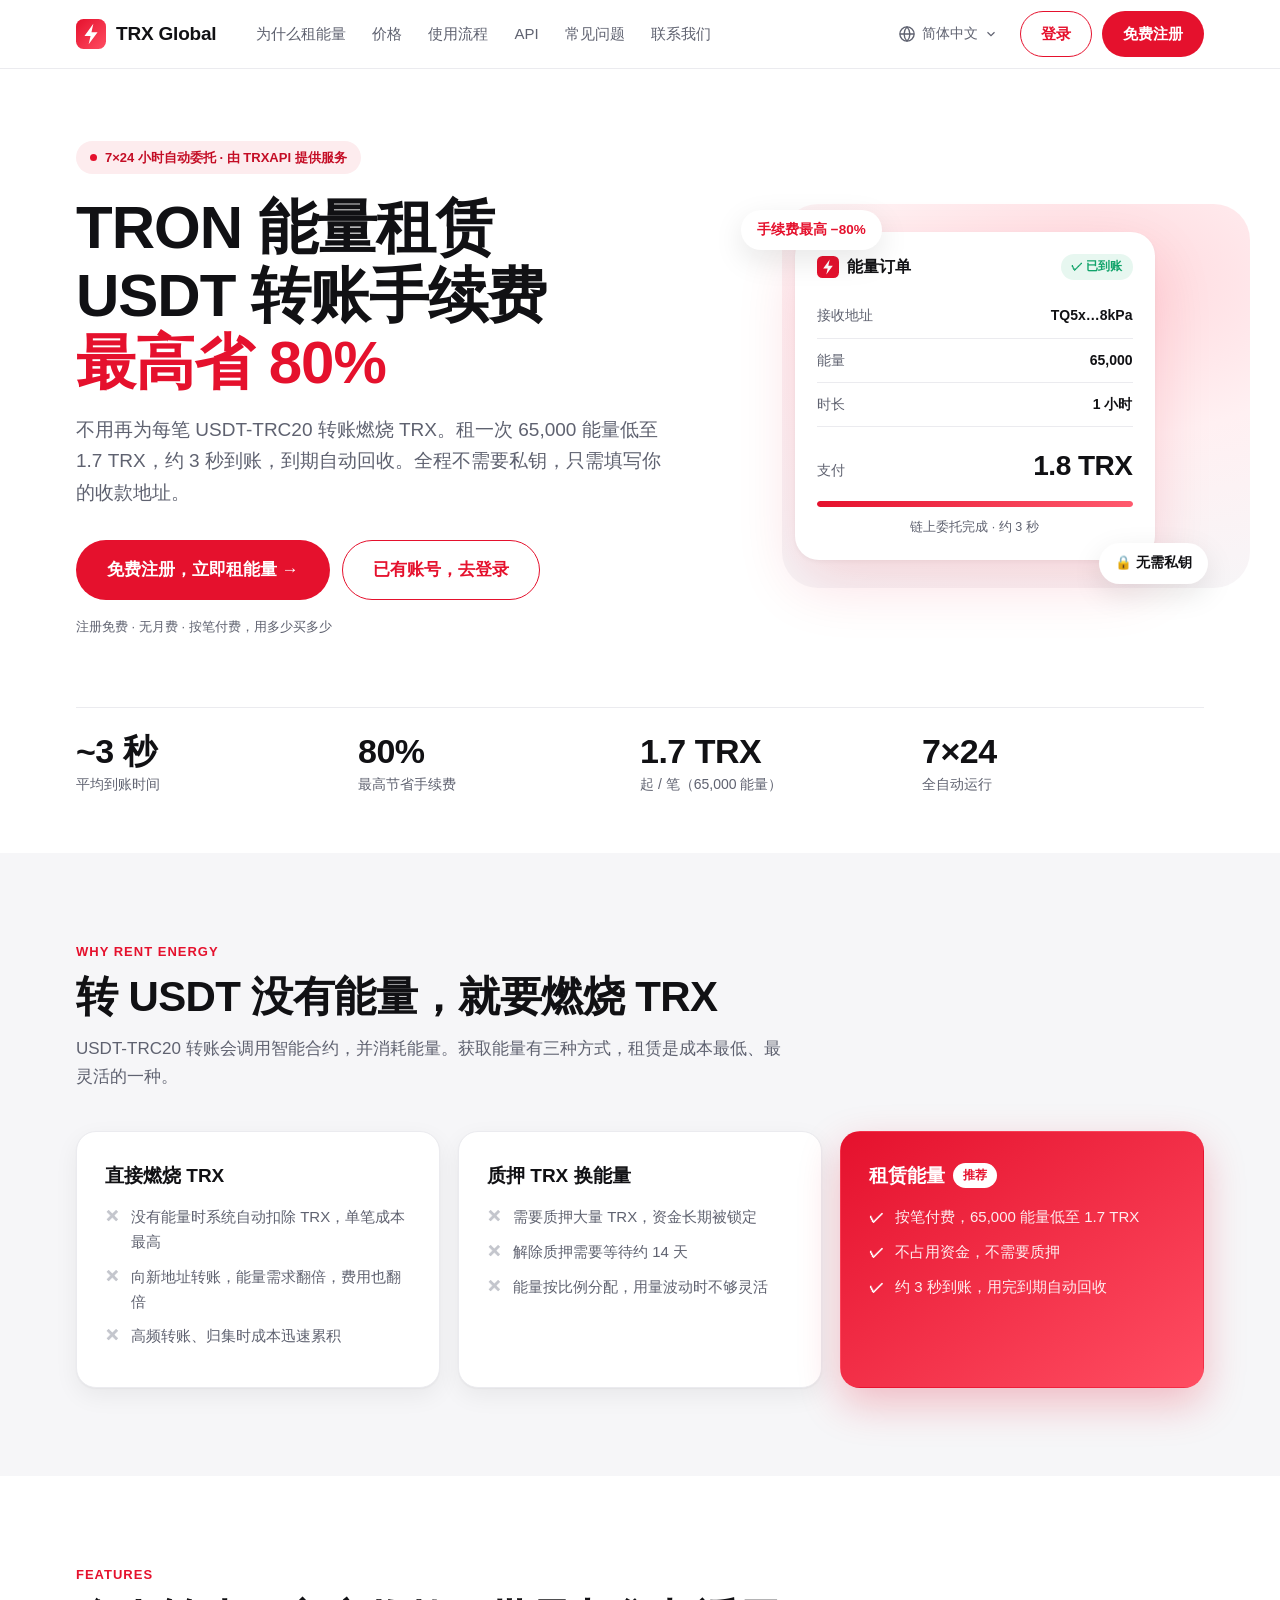
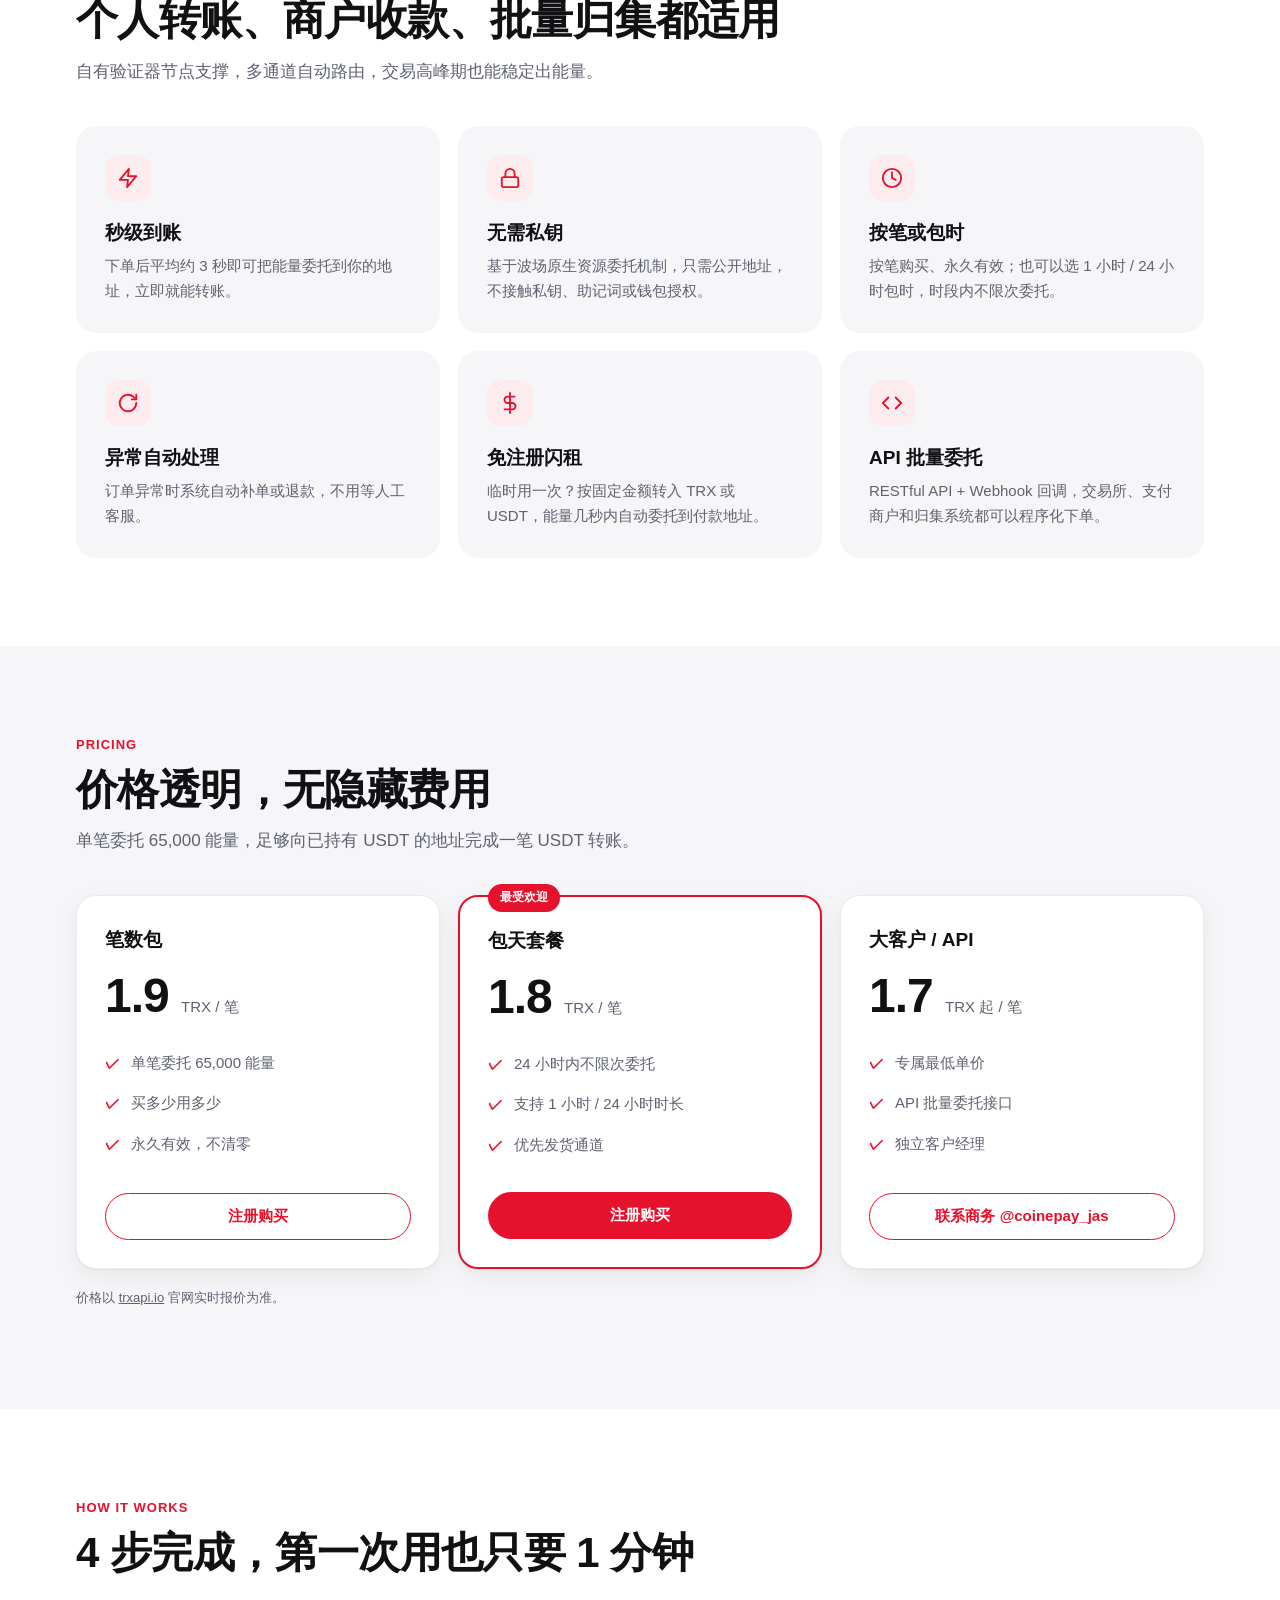
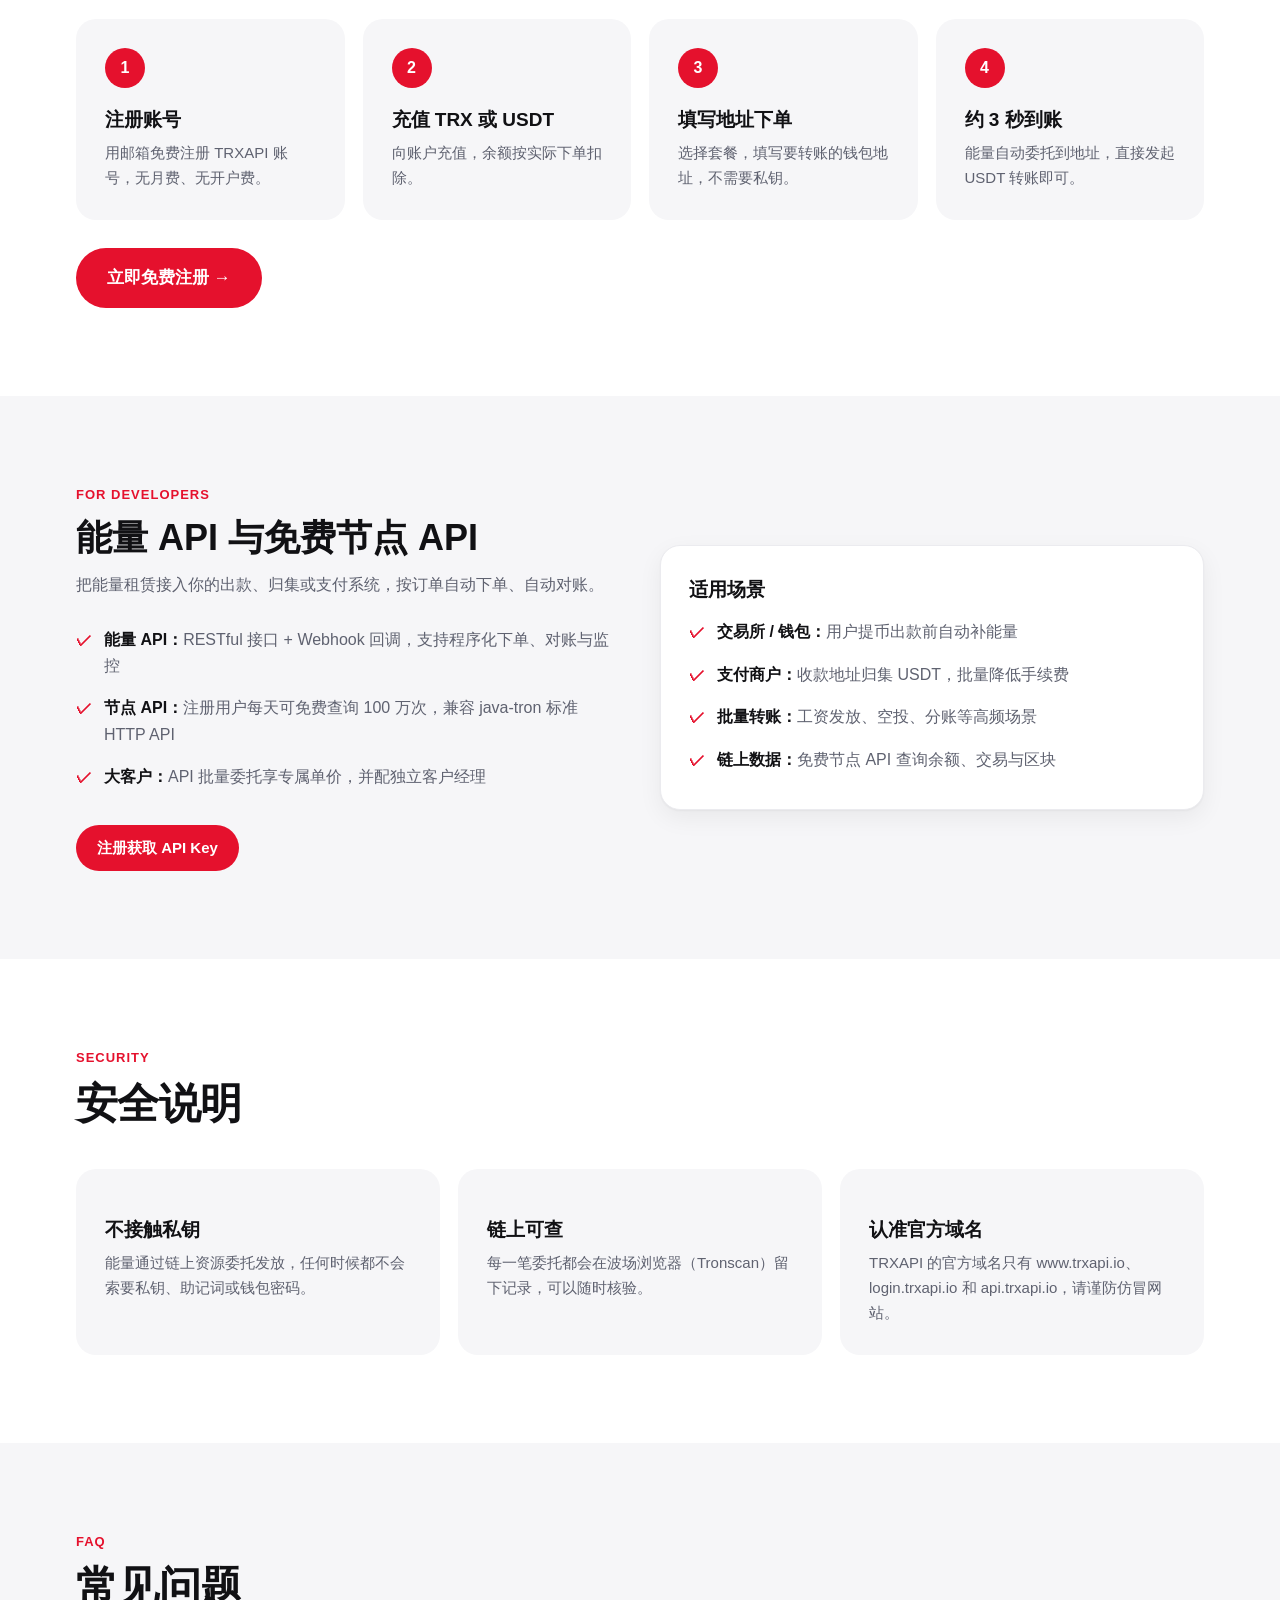
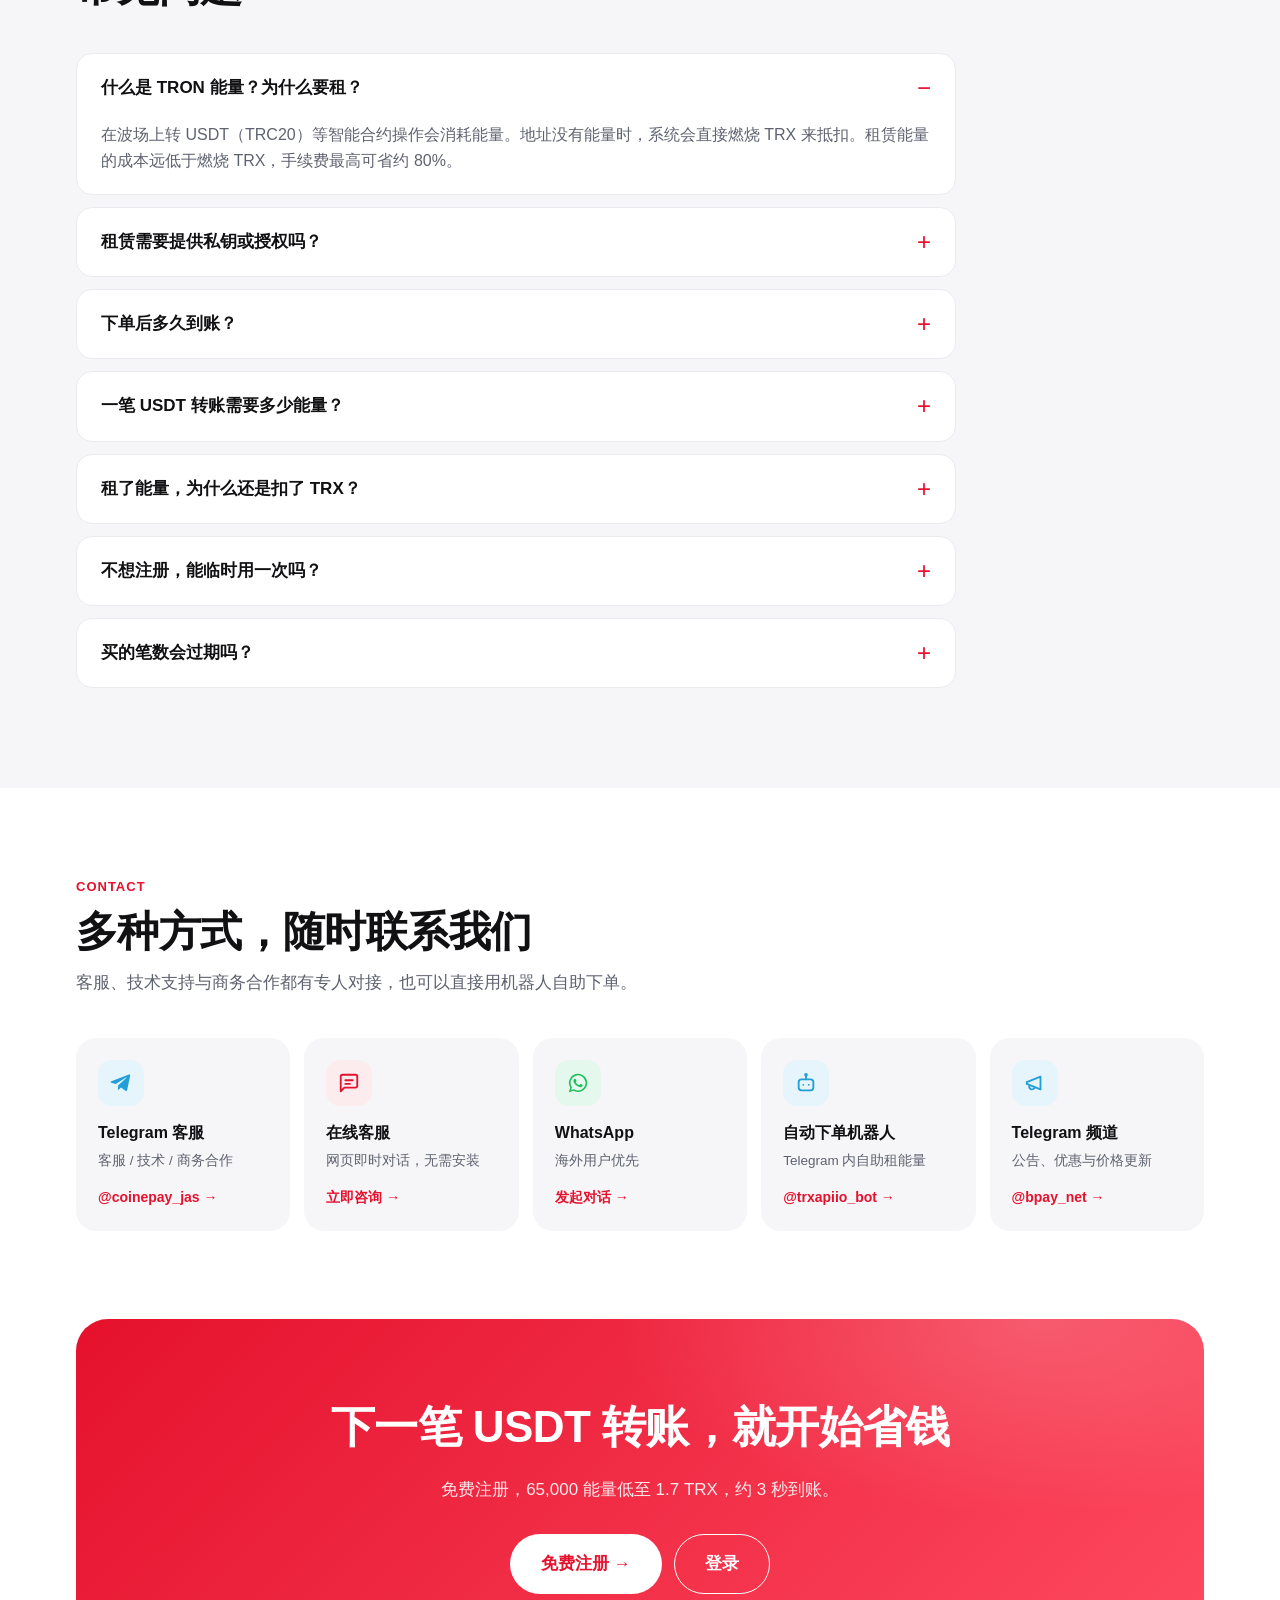
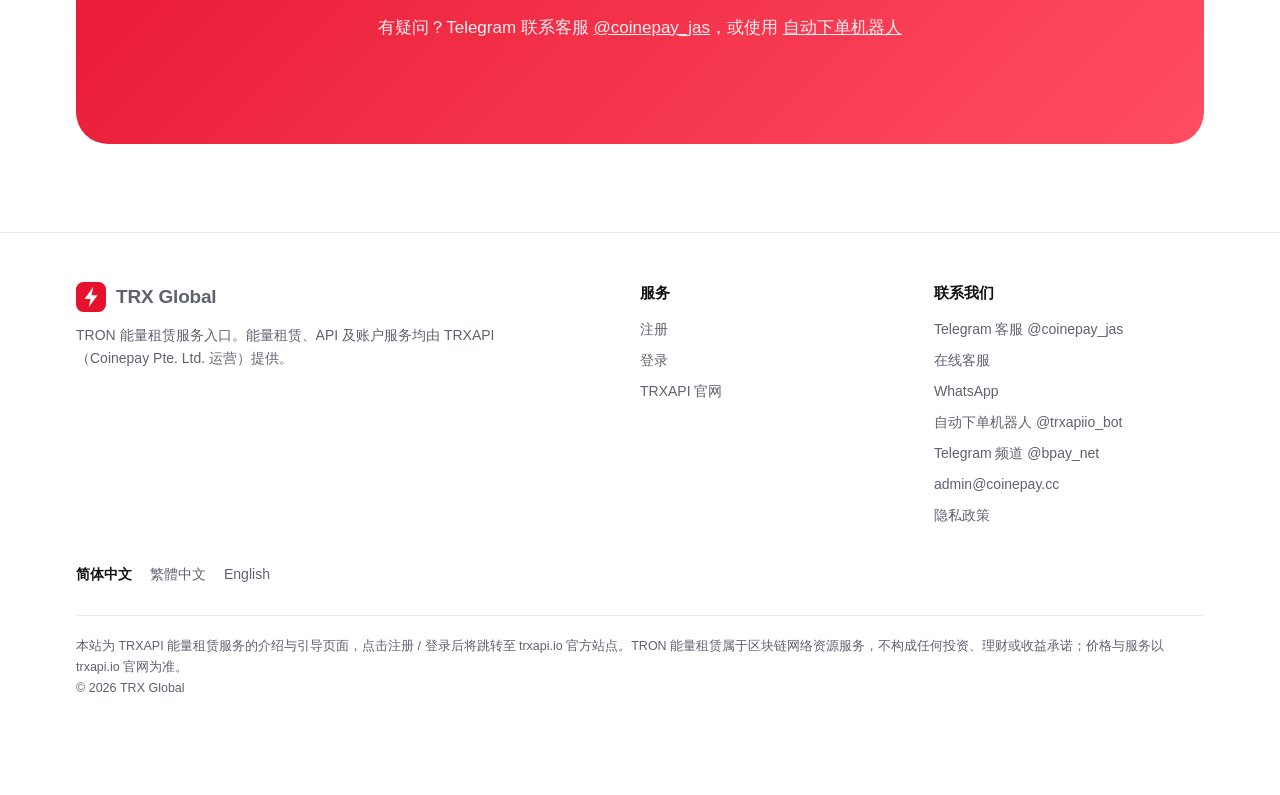
==== commit cbdb2e4b: "配色改为白底配红，修复缓存导致的首屏大图标 - 去掉黑色元素：描边按钮改红色，推荐对比卡与底部 CTA 改红色渐变 - CSS/JS 引用加版本号：GitHub Pages 缓存 10 分钟，新 HT" ====
--- a/index.html
+++ b/index.html
@@ -18,7 +18,7 @@
 <meta property="og:description" content="65,000 能量低至 1.7 TRX/笔，约 3 秒到账，无需私钥。">
 <meta property="og:url" content="https://trxglobal.github.io/">
 <meta property="og:locale" content="zh_CN">
-<link rel="stylesheet" href="/assets/style.css">
+<link rel="stylesheet" href="/assets/style.css?v=3">
 <script type="application/ld+json">
 {
   "@context": "https://schema.org",
@@ -430,6 +430,6 @@
   <a class="btn btn-primary" href="https://login.trxapi.io/register" data-out="register">免费注册</a>
 </div>
 
-<script src="/assets/main.js" defer></script>
+<script src="/assets/main.js?v=3" defer></script>
 </body>
 </html>
--- a/assets/style.css
+++ b/assets/style.css
@@ -12,7 +12,6 @@
   --ok: #10a36a;
   --ok-soft: #e7f7f0;
   --bad: #d7263d;
-  --dark: #111114;
   --shadow: 0 1px 2px rgba(17, 17, 20, .04), 0 8px 24px rgba(17, 17, 20, .06);
   --radius: 20px;
   --max: 1160px;
@@ -81,8 +80,8 @@
 .btn:hover { transform: translateY(-1px); }
 .btn-primary { background: var(--accent); color: #fff; }
 .btn-primary:hover { background: var(--accent-d); }
-.btn-ghost { border-color: var(--dark); color: var(--dark); background: transparent; }
-.btn-ghost:hover { background: var(--dark); color: #fff; }
+.btn-ghost { border-color: var(--accent); color: var(--accent); background: #fff; }
+.btn-ghost:hover { background: var(--accent-soft); }
 .btn-lg { padding: 15px 30px; font-size: 17px; }
 
 /* 首屏 */
@@ -156,10 +155,11 @@
 .compare ul { list-style: none; padding: 0; margin: 14px 0 0; }
 .compare li { position: relative; padding-left: 26px; color: var(--muted); font-size: 15px; margin: 10px 0; }
 .compare li::before { position: absolute; left: 0; top: 0; font-weight: 700; }
-.compare .bad li::before { content: "✕"; color: #a0a3ad; }
-.compare .good { background: var(--dark); color: #fff; border-color: var(--dark); }
-.compare .good li { color: #c9cad1; }
-.compare .good li::before { content: "✓"; color: #ff5a6e; }
+.compare .bad li::before { content: "✕"; color: #c4c6cd; }
+.compare .good { background: linear-gradient(145deg, var(--accent), #ff4d62); color: #fff; border-color: transparent; box-shadow: 0 16px 40px rgba(229, 17, 45, .25); }
+.compare .good li { color: rgba(255, 255, 255, .92); }
+.compare .good li::before { content: "✓"; color: #fff; }
+.compare .good .tag { background: #fff; color: var(--accent); }
 .tag { display: inline-block; font-size: 12px; font-weight: 700; padding: 3px 10px; border-radius: 999px; background: var(--accent); color: #fff; }
 
 /* 价格 */
@@ -198,17 +198,20 @@
 .faq details[open] summary::after { content: "−"; }
 .faq details p { margin: 0; padding: 0 24px 20px; color: var(--muted); }
 
-/* 底部 CTA：深色块收尾 */
+/* 底部 CTA：红色块收尾 */
 .final { text-align: center; }
 .final .box {
   border-radius: 32px; padding: 72px 24px; color: #fff;
-  background: radial-gradient(700px 300px at 50% 0%, rgba(229, 17, 45, .45), transparent 70%), var(--dark);
+  background: radial-gradient(600px 280px at 85% 0%, rgba(255, 255, 255, .18), transparent 70%), linear-gradient(135deg, var(--accent), #ff4d62);
 }
 .final h2 { font-size: clamp(28px, 4vw, 44px); margin: 0 0 12px; font-weight: 800; letter-spacing: -.6px; }
-.final p { color: #c9cad1; margin: 0 0 30px; font-size: 17px; }
+.final p { color: rgba(255, 255, 255, .9); margin: 0 0 30px; font-size: 17px; }
 .final .hero-cta { justify-content: center; }
-.final .btn-ghost { border-color: #fff; color: #fff; }
-.final .btn-ghost:hover { background: #fff; color: var(--dark); }
+.final .btn-primary { background: #fff; color: var(--accent); }
+.final .btn-primary:hover { background: #fff5f6; }
+.final .btn-ghost { border-color: #fff; color: #fff; background: transparent; }
+.final .btn-ghost:hover { background: rgba(255, 255, 255, .14); }
+.final .hero-note, .final .hero-note a { color: rgba(255, 255, 255, .92) !important; }
 
 /* 页脚 */
 footer { border-top: 1px solid var(--line); padding: 48px 0 96px; color: var(--muted); font-size: 14px; }
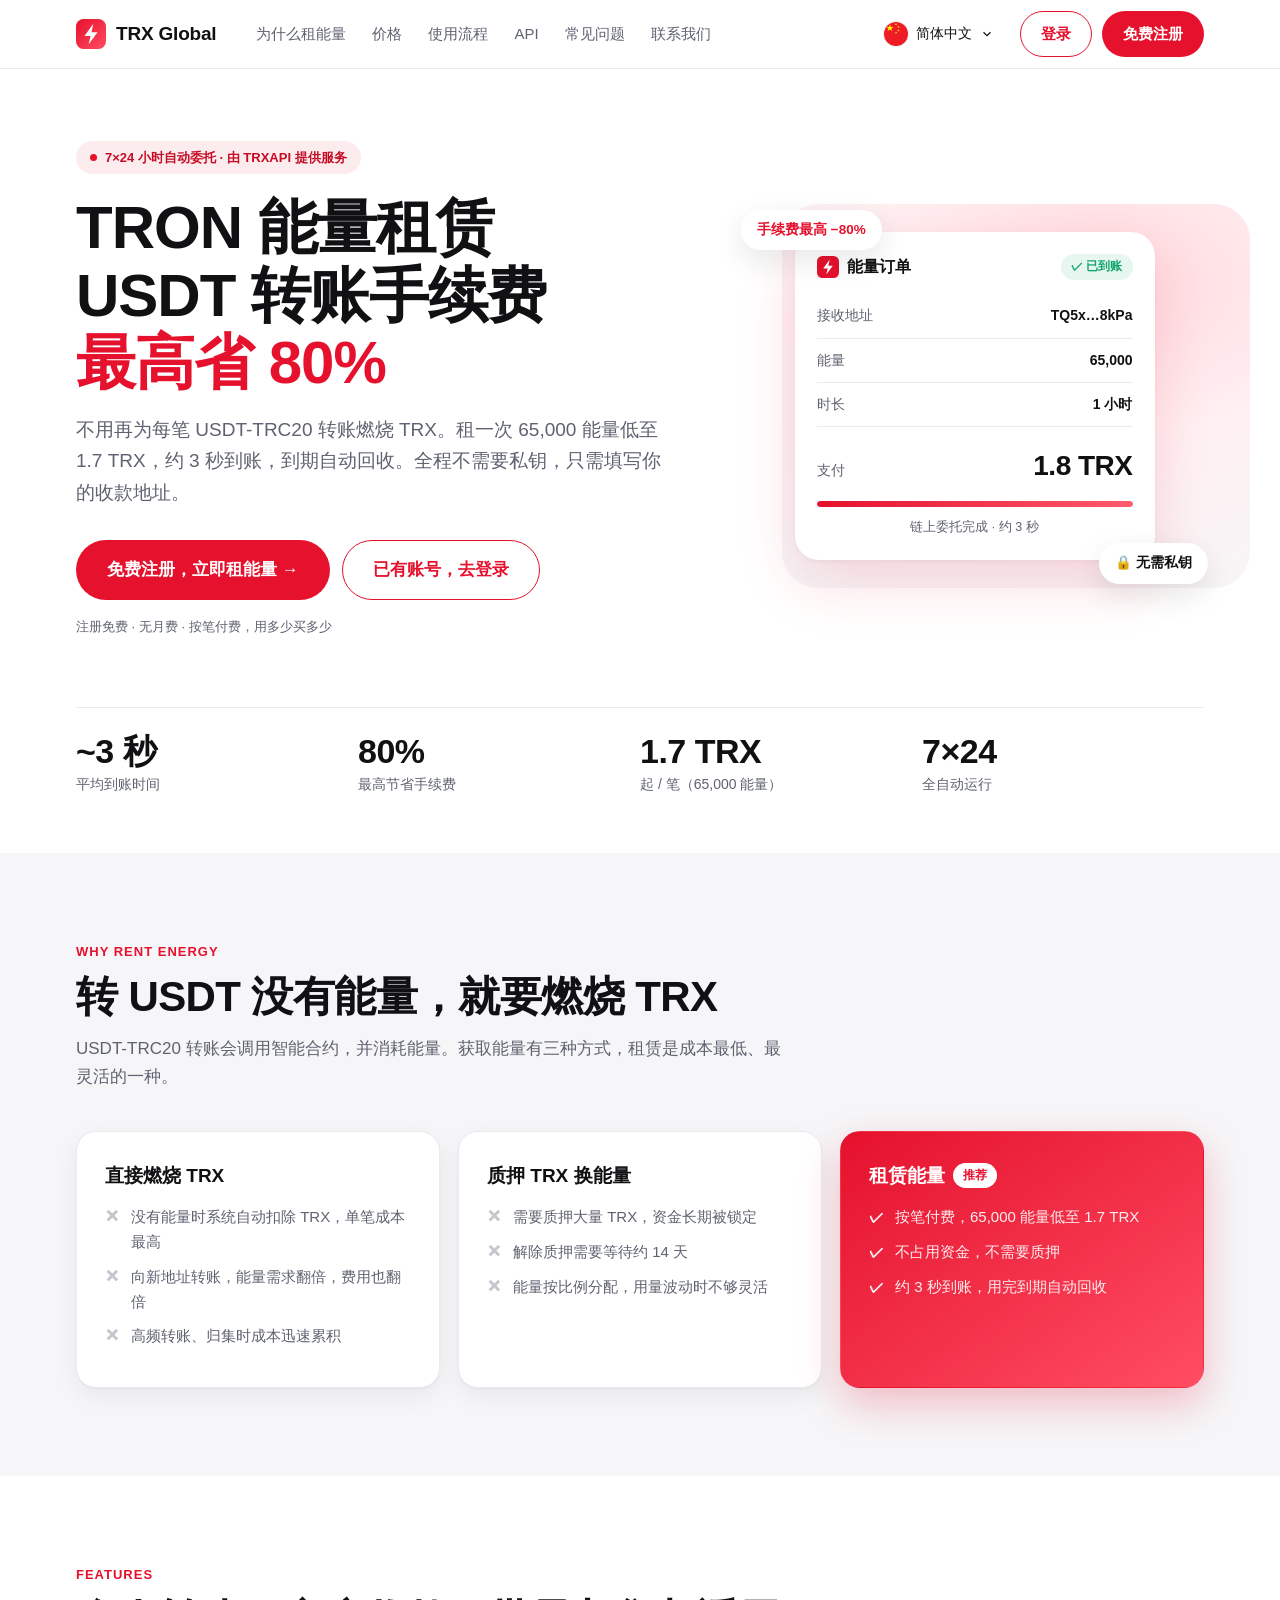
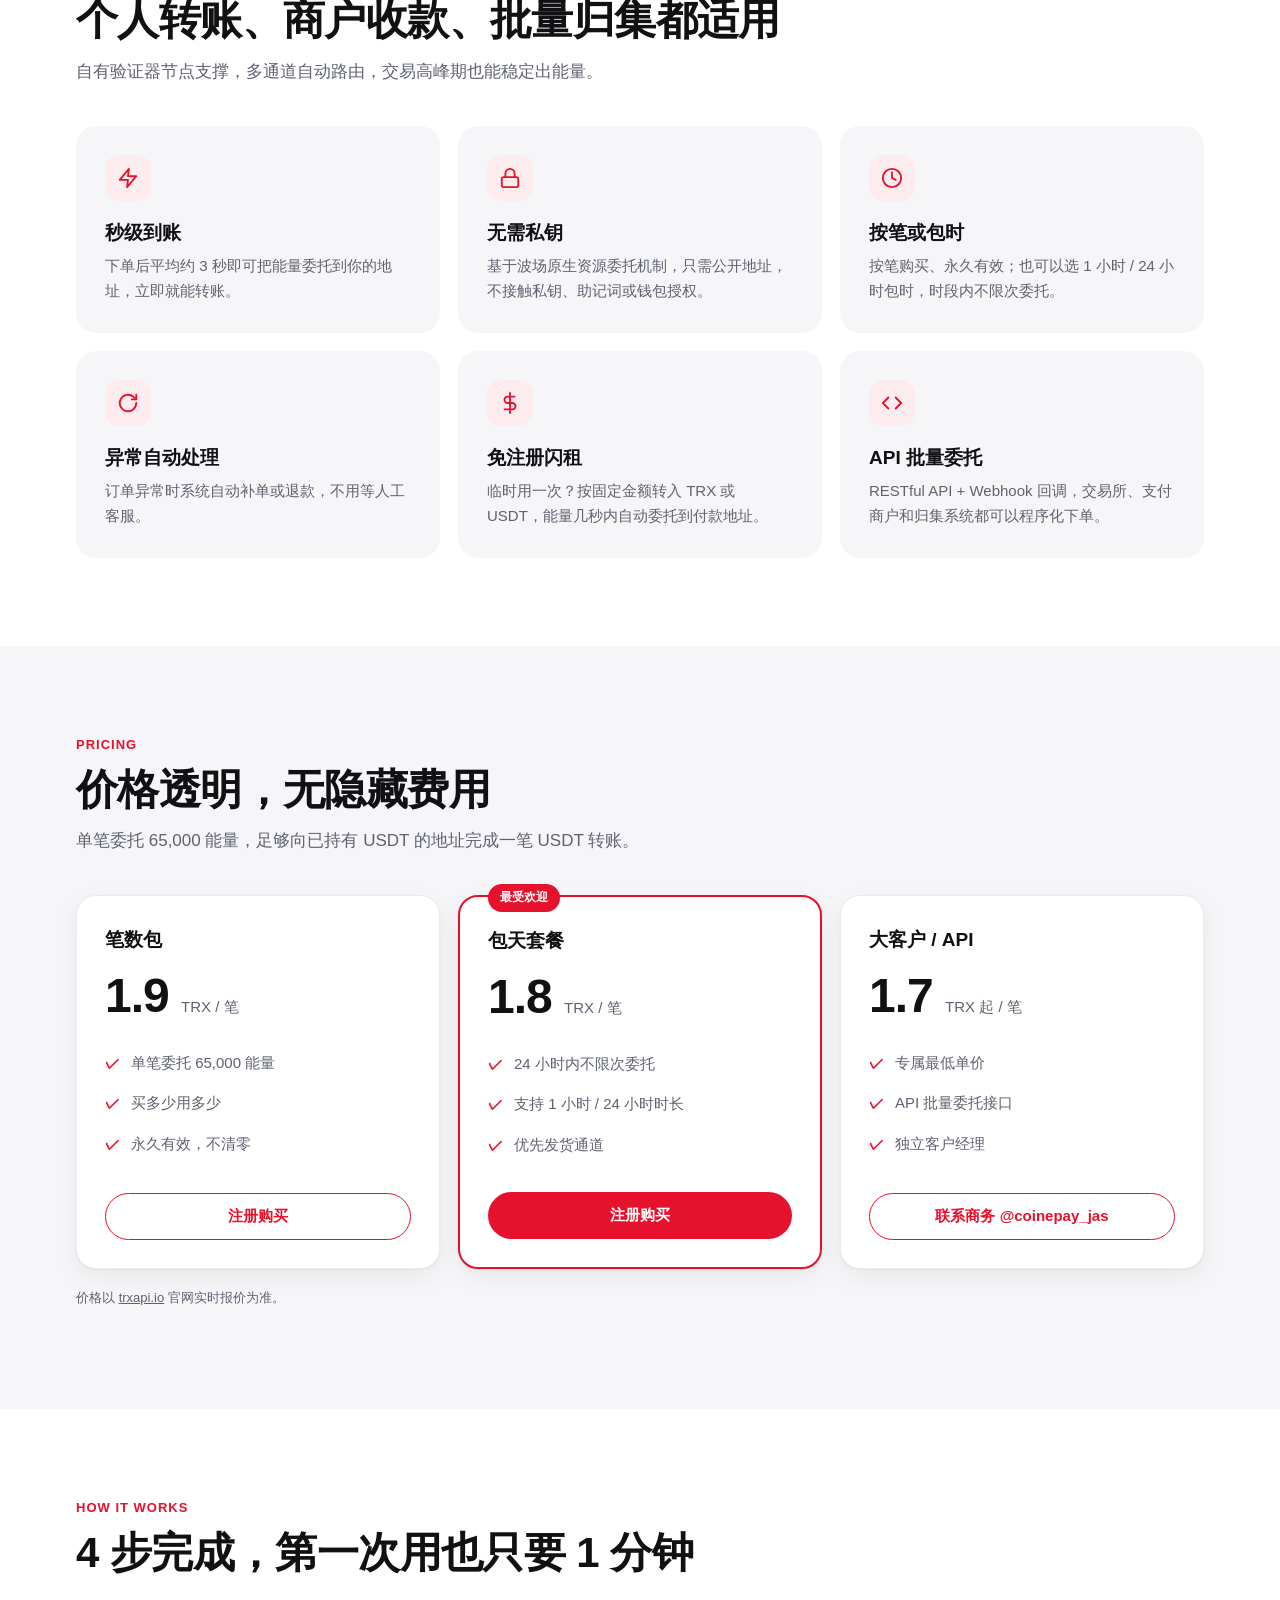
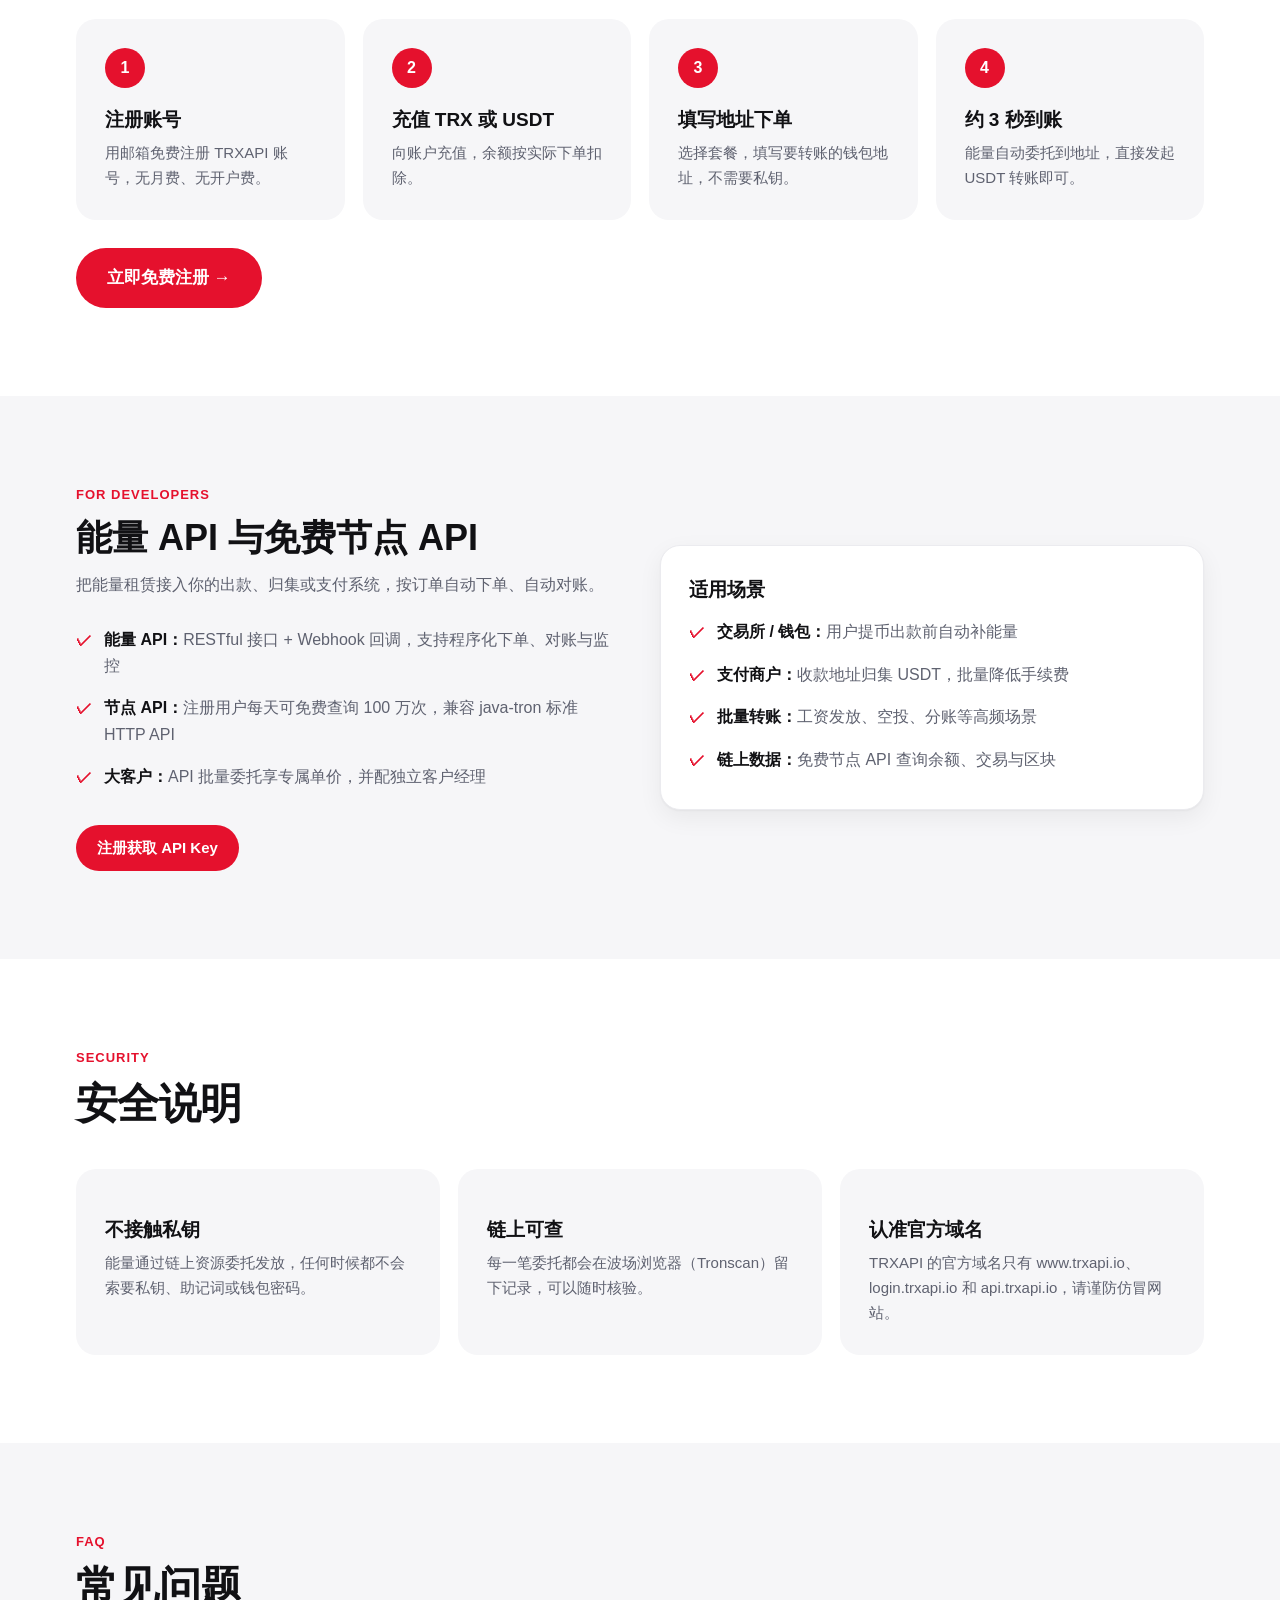
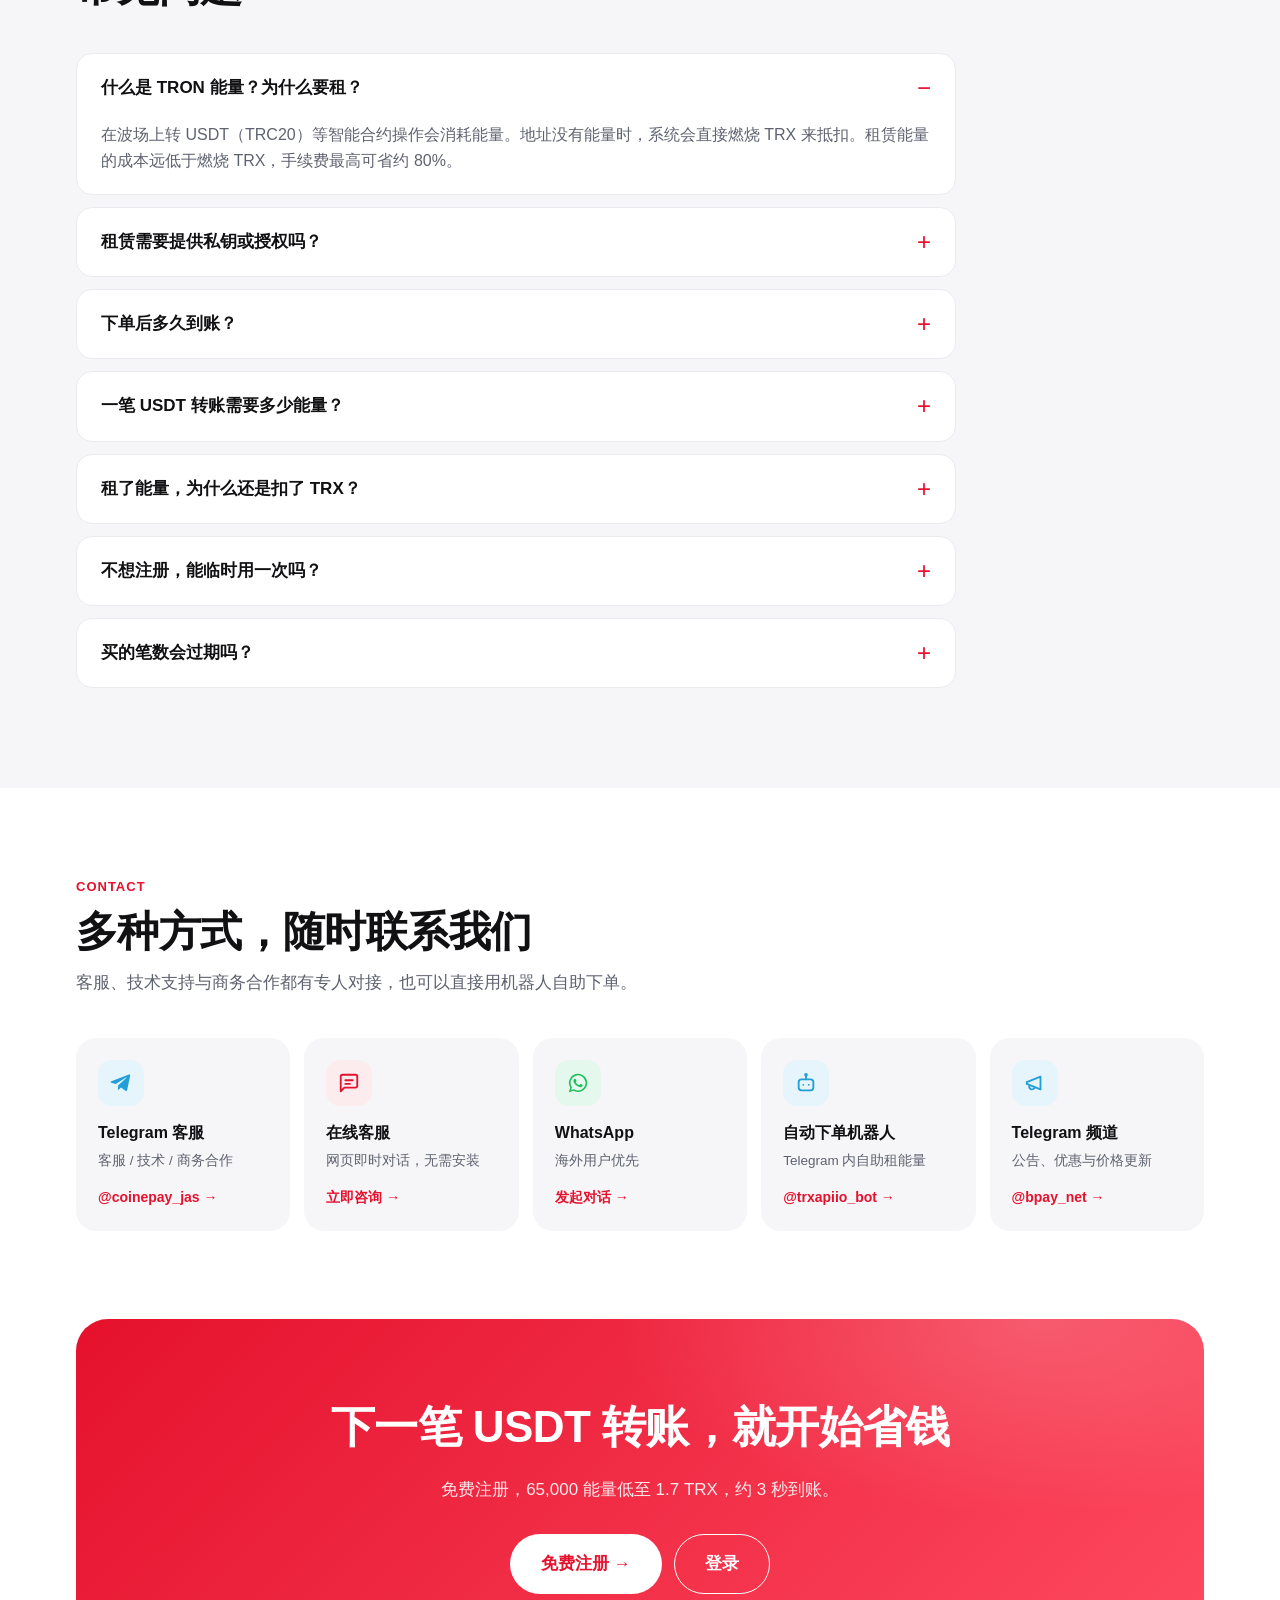
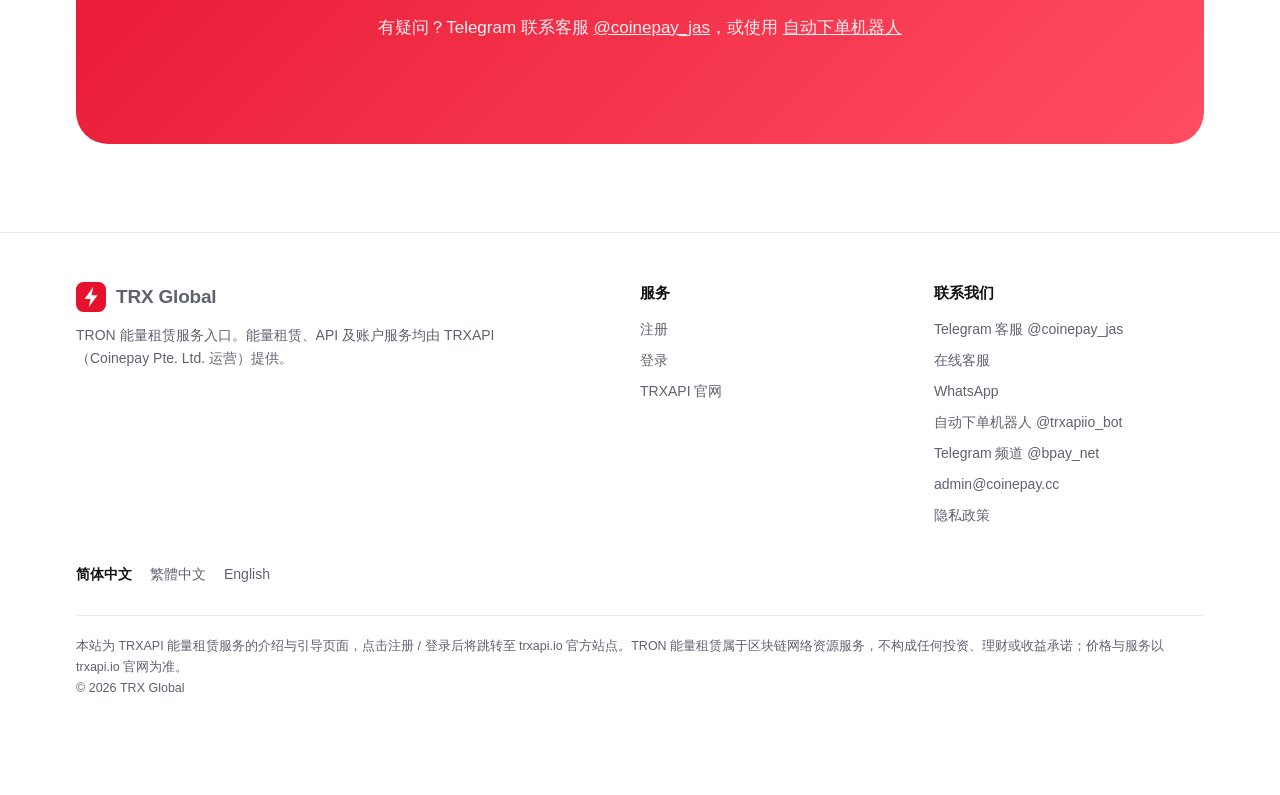
==== commit ab88eab1: "语言切换器改为 PhotonPay 样式：圆形国旗 + 按地区分组 - 按钮：圆形国旗 + 当前语言 + 箭头；鼠标设备悬停展开，触屏点击展开 - 下拉：Hong Kong SAR / United " ====
--- a/index.html
+++ b/index.html
@@ -18,7 +18,7 @@
 <meta property="og:description" content="65,000 能量低至 1.7 TRX/笔，约 3 秒到账，无需私钥。">
 <meta property="og:url" content="https://trxglobal.github.io/">
 <meta property="og:locale" content="zh_CN">
-<link rel="stylesheet" href="/assets/style.css?v=3">
+<link rel="stylesheet" href="/assets/style.css?v=4">
 <script type="application/ld+json">
 {
   "@context": "https://schema.org",
@@ -49,7 +49,7 @@
       <a href="#contact">联系我们</a>
     </nav>
     <div class="nav-cta">
-      <details class="lsw"><summary aria-label="切换语言"><svg class="g" viewBox="0 0 24 24" fill="none" stroke="currentColor" stroke-width="1.8" aria-hidden="true"><circle cx="12" cy="12" r="9.5"/><path d="M2.5 12h19M12 2.5c2.6 2.8 3.9 6 3.9 9.5s-1.3 6.7-3.9 9.5c-2.6-2.8-3.9-6-3.9-9.5s1.3-6.7 3.9-9.5z"/></svg><span class="lbl">简体中文</span><svg class="c" viewBox="0 0 24 24" fill="none" stroke="currentColor" stroke-width="2" aria-hidden="true"><path d="m6 9 6 6 6-6"/></svg></summary><ul><li><a href="/" hreflang="zh-CN" lang="zh-CN" aria-current="page">简体中文</a></li><li><a href="/zh-hant/" hreflang="zh-Hant" lang="zh-Hant">繁體中文</a></li><li><a href="/en/" hreflang="en" lang="en">English</a></li></ul></details>
+      <!-- lsw --><div class="lsw" data-lang="zh-CN"><button class="lsw-btn" type="button" aria-haspopup="true" aria-expanded="false" aria-label="切换语言"><img class="flag" src="/assets/flags/cn.svg" alt="" width="24" height="24"><span class="lbl">简体中文</span><svg class="c" viewBox="0 0 24 24" fill="none" stroke="currentColor" stroke-width="2" aria-hidden="true"><path d="m6 9 6 6 6-6"/></svg></button><div class="lsw-pop"><ul><li data-region="hk"><img class="flag" src="/assets/flags/hk.svg" alt="" width="24" height="24"><div><div class="rn">Hong Kong SAR</div><div class="rl"><a href="/en/" hreflang="en" lang="en" data-region="hk">English</a><i></i><a href="/" hreflang="zh-CN" lang="zh-CN" data-region="hk">简体中文</a><i></i><a href="/zh-hant/" hreflang="zh-Hant" lang="zh-Hant" data-region="hk">繁體中文</a></div></div></li><li data-region="us"><img class="flag" src="/assets/flags/us.svg" alt="" width="24" height="24"><div><div class="rn">United States</div><div class="rl"><a href="/en/" hreflang="en" lang="en" data-region="us">English</a></div></div></li><li data-region="gb"><img class="flag" src="/assets/flags/gb.svg" alt="" width="24" height="24"><div><div class="rn">United Kingdom</div><div class="rl"><a href="/en/" hreflang="en" lang="en" data-region="gb">English</a></div></div></li><li data-region="ca"><img class="flag" src="/assets/flags/ca.svg" alt="" width="24" height="24"><div><div class="rn">Canada</div><div class="rl"><a href="/en/" hreflang="en" lang="en" data-region="ca">English</a></div></div></li><li data-region="cn"><img class="flag" src="/assets/flags/cn.svg" alt="" width="24" height="24"><div><div class="rn">Chinese Mainland</div><div class="rl"><a href="/" hreflang="zh-CN" lang="zh-CN" data-region="cn" class="on" aria-current="page">简体中文</a></div></div></li></ul></div></div><!-- /lsw -->
       <a class="btn btn-ghost" href="https://login.trxapi.io/login" data-out="login">登录</a>
       <a class="btn btn-primary" href="https://login.trxapi.io/register" data-out="register">免费注册</a>
     </div>
@@ -430,6 +430,6 @@
   <a class="btn btn-primary" href="https://login.trxapi.io/register" data-out="register">免费注册</a>
 </div>
 
-<script src="/assets/main.js?v=3" defer></script>
+<script src="/assets/main.js?v=4" defer></script>
 </body>
 </html>
--- a/assets/style.css
+++ b/assets/style.css
@@ -45,29 +45,55 @@
 .nav-links a:hover { color: var(--text); }
 .nav-cta { margin-left: auto; display: flex; gap: 10px; align-items: center; }
 
-/* 语言切换（参考 PhotonPay：地球图标 + 当前语言全称，下拉用各语言母语书写） */
+/* 语言切换：还原 PhotonPay —— 圆形国旗 + 当前语言，悬停展开，按地区分组列出可选语言 */
 .lsw { position: relative; }
-.lsw summary {
-  list-style: none; cursor: pointer; display: flex; align-items: center; gap: 6px;
-  padding: 8px 12px; border-radius: 999px; color: var(--muted); font-size: 14px; font-weight: 500; user-select: none;
-}
-.lsw summary::-webkit-details-marker { display: none; }
-.lsw summary:hover, .lsw[open] summary { color: var(--text); background: var(--bg-2); }
-.lsw svg.g { width: 18px; height: 18px; }
-.lsw svg.c { width: 14px; height: 14px; transition: transform .15s ease; }
-.lsw[open] svg.c { transform: rotate(180deg); }
-.lsw ul {
-  position: absolute; right: 0; top: calc(100% + 8px); min-width: 176px; margin: 0; padding: 6px;
-  list-style: none; background: #fff; border: 1px solid var(--line); border-radius: 14px;
-  box-shadow: 0 16px 40px rgba(17, 17, 20, .12);
-}
-.lsw li a {
-  display: flex; justify-content: space-between; align-items: center; gap: 12px;
-  padding: 10px 12px; border-radius: 10px; text-decoration: none; font-size: 14px; color: var(--muted);
-}
-.lsw li a:hover { background: var(--bg-2); color: var(--text); }
-.lsw li a[aria-current] { color: var(--text); font-weight: 600; }
-.lsw li a[aria-current]::after { content: "✓"; color: var(--accent); }
+.lsw-btn {
+  display: flex; align-items: center; height: 44px; padding: 0 16px; border: 0; border-radius: 12px;
+  background: transparent; color: var(--text); font: inherit; font-size: 14px; font-weight: 500; cursor: pointer;
+  transition: background .2s;
+}
+.lsw.open .lsw-btn { background: rgba(229, 17, 45, .08); }
+.lsw .flag { width: 24px; height: 24px; border-radius: 50%; object-fit: cover; flex: none; box-shadow: 0 0 0 1px rgba(0, 0, 0, .06); }
+.lsw-btn .flag { margin-right: 8px; }
+.lsw-btn .lbl { margin-right: 8px; white-space: nowrap; }
+.lsw-btn svg.c { width: 14px; height: 14px; transition: transform .2s; }
+.lsw.open svg.c { transform: rotate(180deg); }
+/* 面板与按钮之间留 10px 透明区，鼠标移过去时不会断开悬停 */
+.lsw-pop {
+  position: absolute; top: 100%; left: 50%; padding-top: 10px; z-index: 30;
+  visibility: hidden; opacity: 0; transform: translate(-50%, 4px); transition: opacity .2s, transform .2s, visibility .2s;
+}
+.lsw.open .lsw-pop { visibility: visible; opacity: 1; transform: translate(-50%, 0); }
+/* 有鼠标的设备悬停即展开（同 PhotonPay）；触屏设备靠点击切换 .open */
+@media (hover: hover) {
+  .lsw:hover .lsw-btn { background: rgba(229, 17, 45, .08); }
+  .lsw:hover svg.c { transform: rotate(180deg); }
+  .lsw:hover .lsw-pop { visibility: visible; opacity: 1; transform: translate(-50%, 0); }
+}
+.lsw-pop ul {
+  position: relative; width: 276px; margin: 0; padding: 24px; list-style: none;
+  display: flex; flex-direction: column; gap: 16px;
+  background: #fff; border: 1px solid #ebeef5; border-radius: 12px; box-shadow: 0 0 12px rgba(0, 0, 0, .12);
+}
+.lsw-pop ul::before {
+  content: ""; position: absolute; top: -6px; left: calc(50% - 5px); width: 10px; height: 10px;
+  background: #fff; border-left: 1px solid #ebeef5; border-top: 1px solid #ebeef5; transform: rotate(45deg);
+}
+.lsw-pop li {
+  display: flex; align-items: center; min-height: 52px; padding: 4px 0 4px 8px; border-radius: 12px;
+  cursor: pointer; transition: background .2s;
+}
+.lsw-pop li:hover { background: rgba(0, 0, 0, .04); }
+.lsw-pop li .flag { margin-right: 8px; }
+.lsw-pop .rn { padding-left: 8px; font-size: 14px; font-weight: 500; line-height: 22px; color: var(--text); }
+.lsw-pop .rl { display: flex; align-items: center; white-space: nowrap; }
+.lsw-pop .rl a {
+  padding: 0 8px; font-size: 12px; font-weight: 500; line-height: 18px; text-decoration: none;
+  color: rgba(17, 17, 20, .55); transition: color .2s;
+}
+.lsw-pop .rl a:hover { color: var(--text); }
+.lsw-pop .rl a.on { color: var(--accent); }
+.lsw-pop .rl i { width: 1px; height: 8px; background: rgba(0, 0, 0, .15); }
 
 /* 按钮：胶囊形 */
 .btn {
@@ -248,7 +274,11 @@
   section { padding: 60px 0; }
   .nav .btn-ghost { display: none; }
   .nav-cta { gap: 4px; }
-  .lsw .lbl { display: none; }
+  .lsw-btn { padding: 0 10px; }
+  .lsw-btn .lbl { display: none; }
+  .lsw-pop, .lsw.open .lsw-pop, .lsw:hover .lsw-pop { position: fixed; top: 68px; left: 16px; right: 16px; padding-top: 6px; transform: none; }
+  .lsw-pop ul { width: auto; }
+  .lsw-pop ul::before { display: none; }
   .hero-cta .btn { flex: 1 1 100%; }
   .hero-art::before { inset: 0 -16px; border-radius: 24px; }
   .chip-a { left: 4px; }
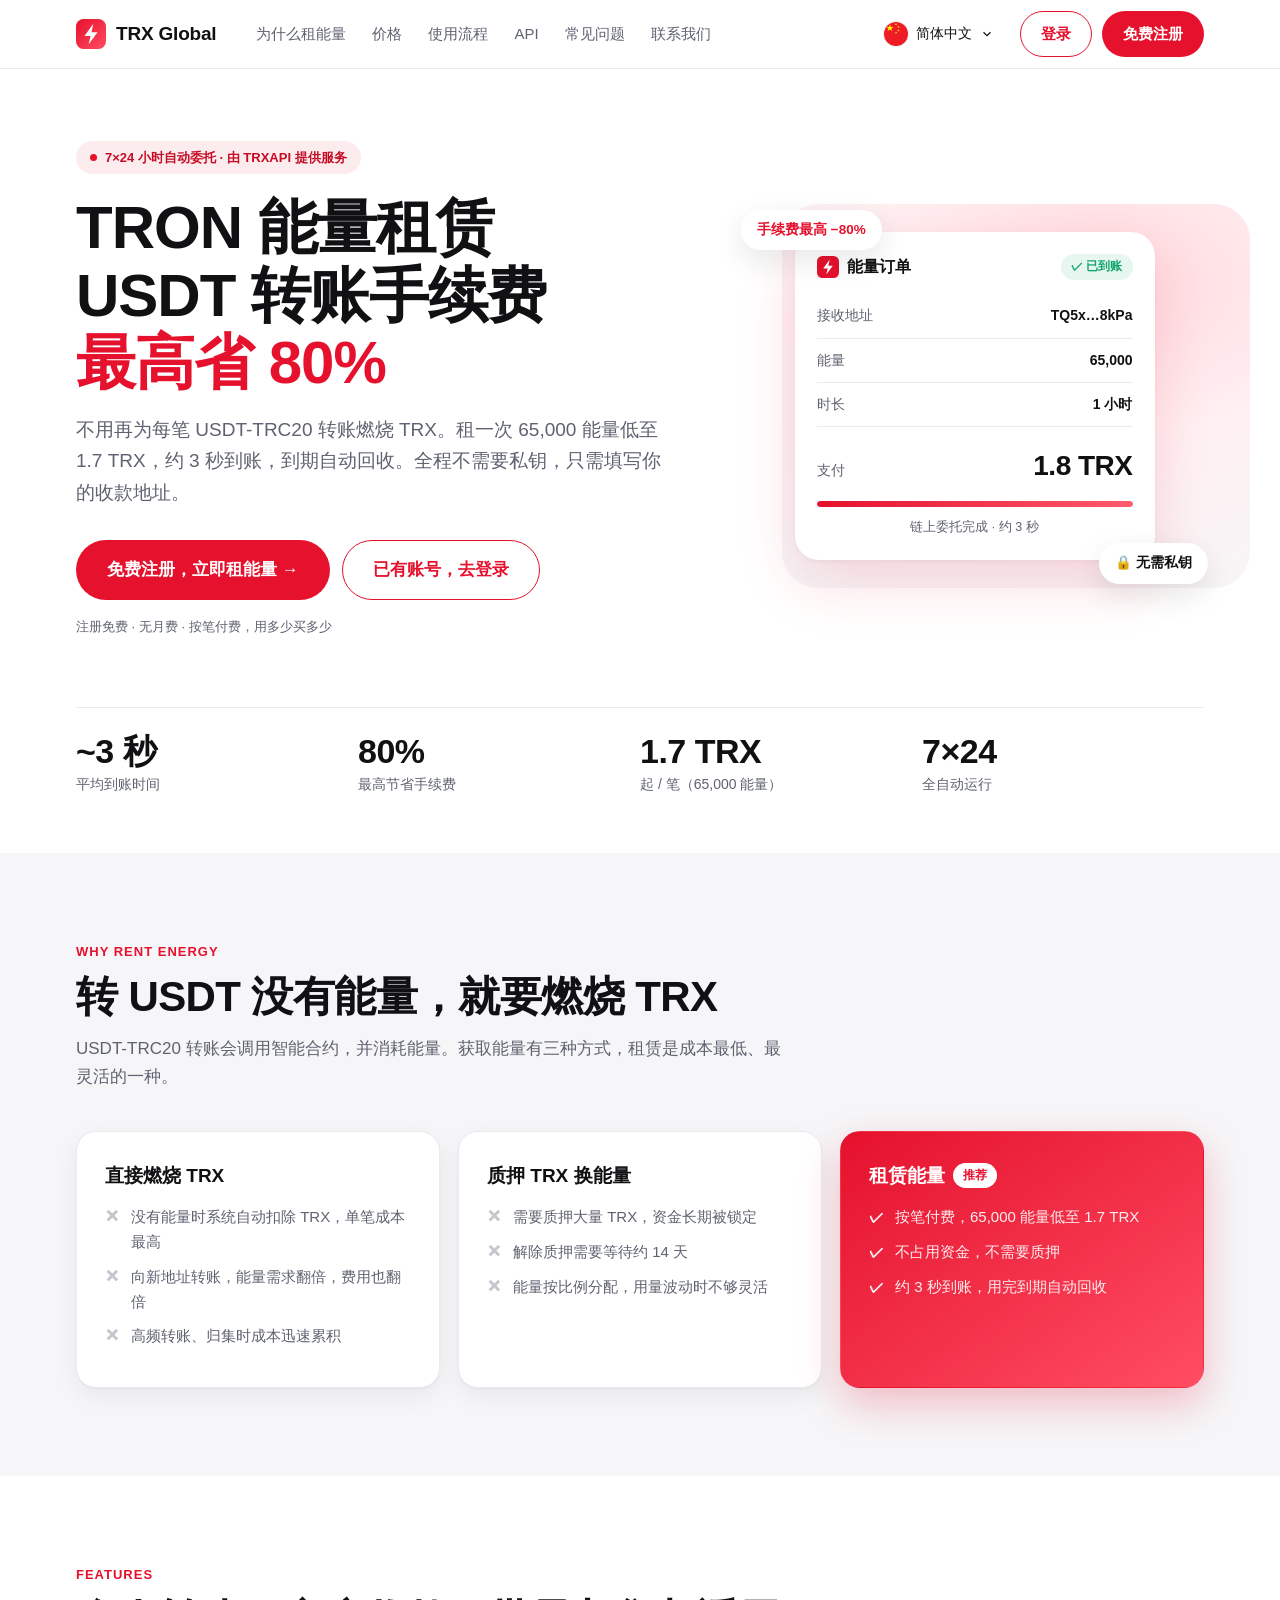
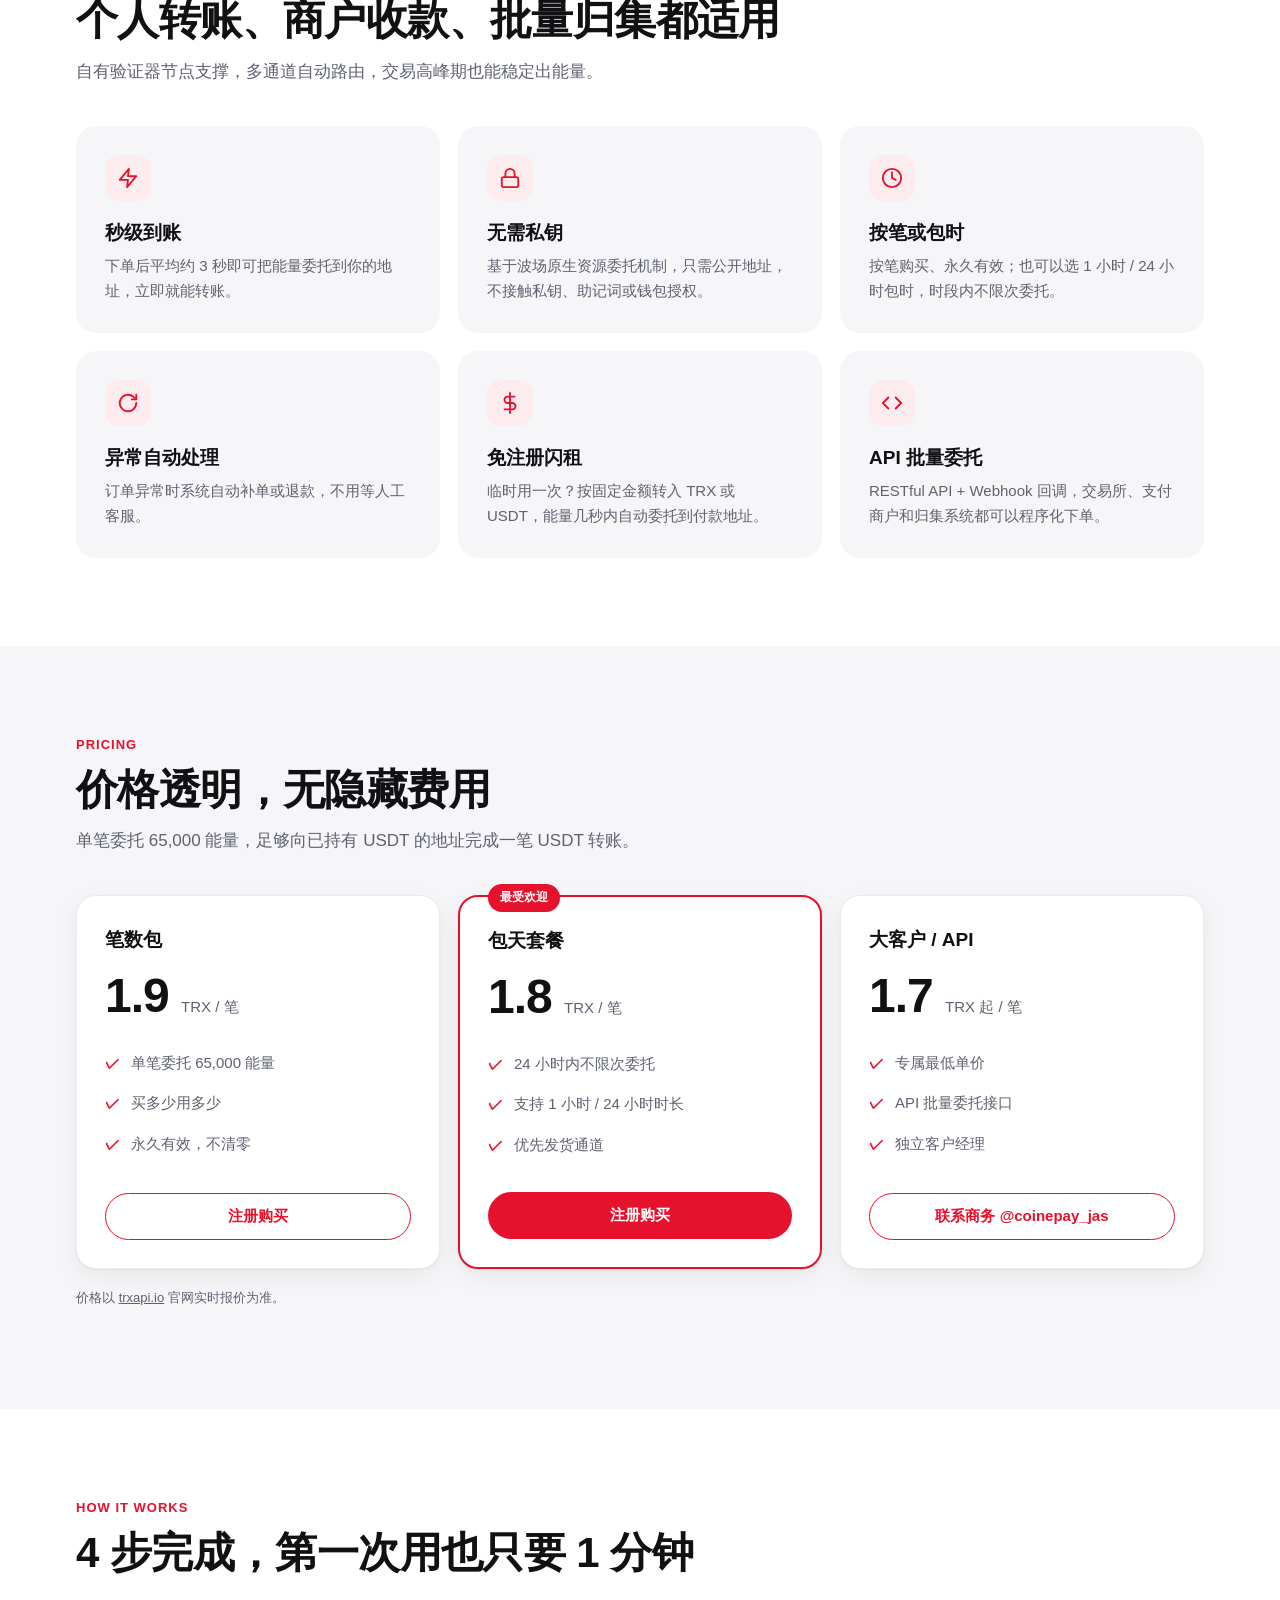
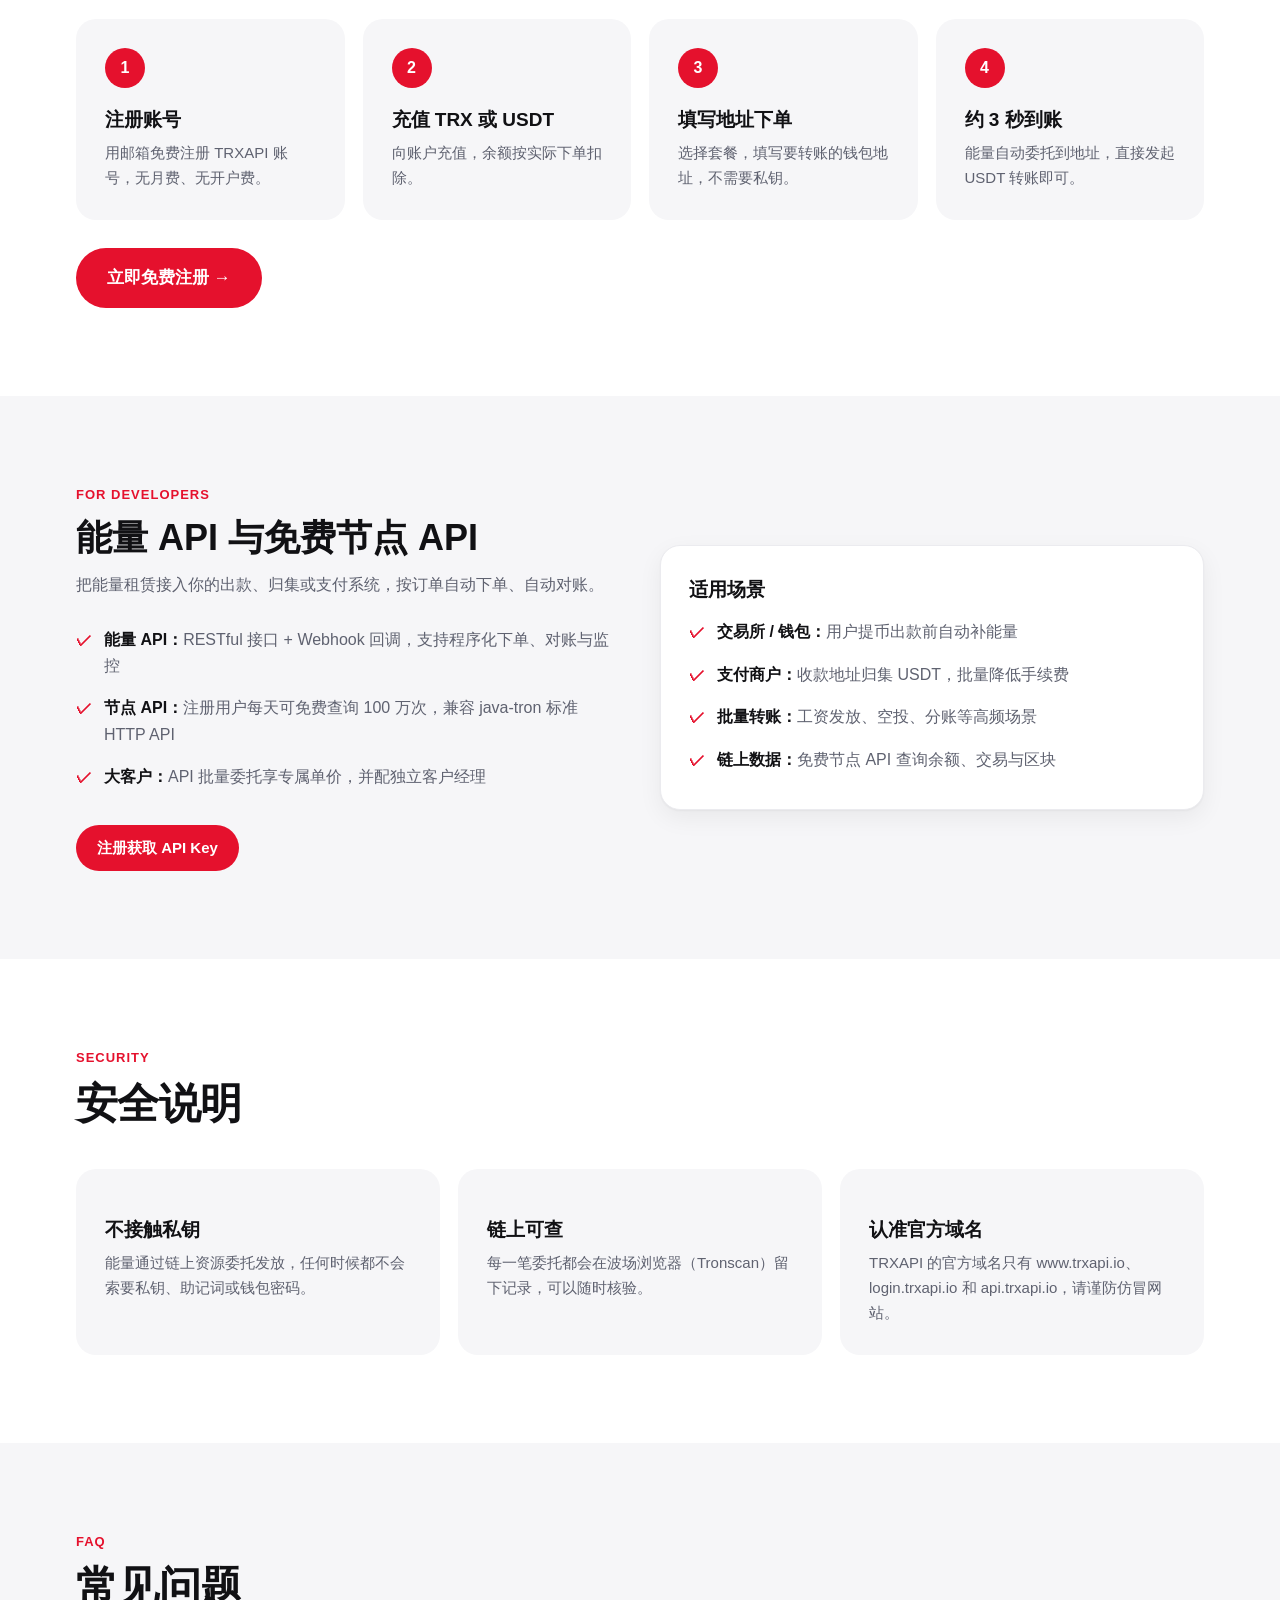
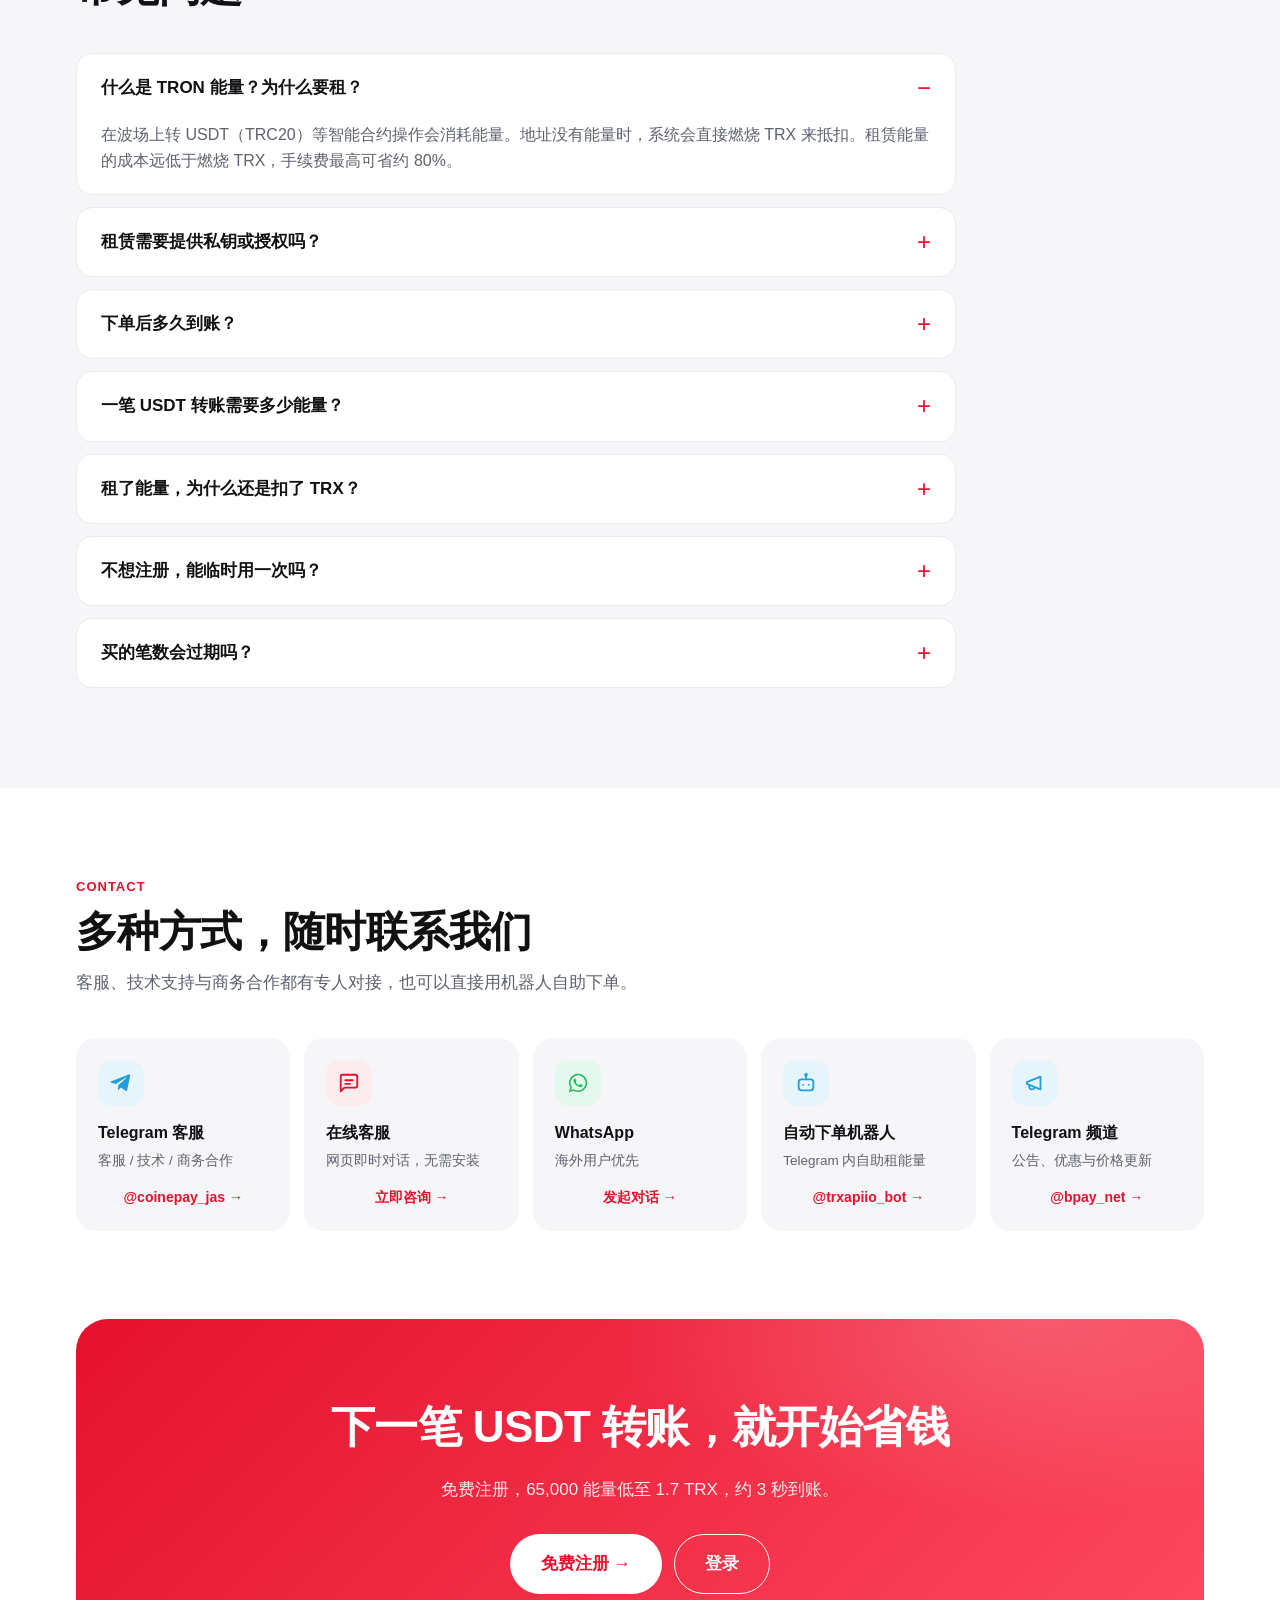
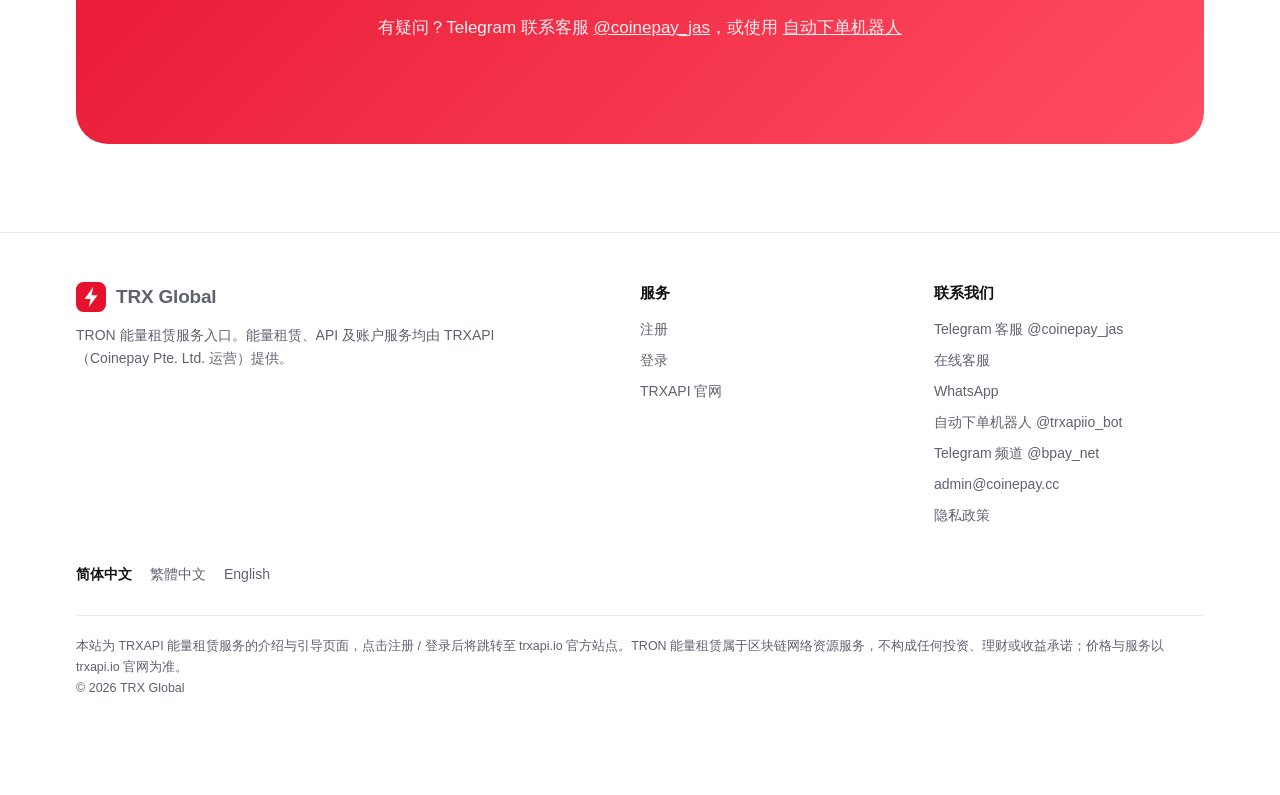
==== commit 9ae13bc1: "地区精简为香港 / 美国 / 中国内地；样式脚本内联修复切换语言后页面错乱；小屏适配 - 语言切换去掉英国、加拿大；香港保留 English / 简体 / 繁體 三语 - 修复：GitHub Page" ====
--- a/index.html
+++ b/index.html
@@ -18,7 +18,341 @@
 <meta property="og:description" content="65,000 能量低至 1.7 TRX/笔，约 3 秒到账，无需私钥。">
 <meta property="og:url" content="https://trxglobal.github.io/">
 <meta property="og:locale" content="zh_CN">
-<link rel="stylesheet" href="/assets/style.css?v=4">
+<!-- css --><style>
+/* TRX Global 落地页样式：白底 + 红色品牌色，胶囊按钮、大圆角卡片；无外部依赖，保证广告落地页首屏速度 */
+:root {
+  --bg: #ffffff;
+  --bg-2: #f6f6f8;
+  --card: #ffffff;
+  --line: #ebebef;
+  --text: #111114;
+  --muted: #5f6270;
+  --accent: #e5112d;
+  --accent-d: #c40d25;
+  --accent-soft: #fdecee;
+  --ok: #10a36a;
+  --ok-soft: #e7f7f0;
+  --bad: #d7263d;
+  --shadow: 0 1px 2px rgba(17, 17, 20, .04), 0 8px 24px rgba(17, 17, 20, .06);
+  --radius: 20px;
+  --max: 1160px;
+}
+* { box-sizing: border-box; }
+html { scroll-behavior: smooth; -webkit-text-size-adjust: 100%; }
+body {
+  margin: 0;
+  background: var(--bg);
+  color: var(--text);
+  font: 16px/1.65 -apple-system, BlinkMacSystemFont, "Segoe UI", "PingFang SC", "PingFang TC", "Hiragino Sans GB", "Microsoft YaHei", "Microsoft JhengHei", "Noto Sans SC", Roboto, sans-serif;
+  -webkit-font-smoothing: antialiased;
+}
+a { color: inherit; }
+img, svg { display: block; }
+.wrap { max-width: var(--max); margin: 0 auto; padding: 0 16px; }
+
+/* 顶栏 */
+.nav {
+  position: sticky; top: 0; z-index: 10;
+  background: rgba(255, 255, 255, .9);
+  backdrop-filter: saturate(180%) blur(12px);
+  -webkit-backdrop-filter: saturate(180%) blur(12px);
+  border-bottom: 1px solid var(--line);
+}
+.nav .wrap { display: flex; align-items: center; gap: 20px; height: 68px; }
+.brand { display: flex; align-items: center; gap: 10px; font-weight: 800; text-decoration: none; font-size: 19px; white-space: nowrap; letter-spacing: -.2px; }
+.brand svg { width: 30px; height: 30px; }
+.nav-links { display: flex; gap: 26px; margin-left: 20px; }
+.nav-links a { text-decoration: none; color: var(--muted); font-size: 15px; font-weight: 500; }
+.nav-links a:hover { color: var(--text); }
+.nav-cta { margin-left: auto; display: flex; gap: 10px; align-items: center; }
+
+/* 语言切换：还原 PhotonPay —— 圆形国旗 + 当前语言，悬停展开，按地区分组列出可选语言 */
+.lsw { position: relative; }
+.lsw-btn {
+  display: flex; align-items: center; height: 44px; padding: 0 16px; border: 0; border-radius: 12px;
+  background: transparent; color: var(--text); font: inherit; font-size: 14px; font-weight: 500; cursor: pointer;
+  transition: background .2s;
+}
+.lsw.open .lsw-btn { background: rgba(229, 17, 45, .08); }
+.lsw .flag { width: 24px; height: 24px; border-radius: 50%; object-fit: cover; flex: none; box-shadow: 0 0 0 1px rgba(0, 0, 0, .06); }
+.lsw-btn .flag { margin-right: 8px; }
+.lsw-btn .lbl { margin-right: 8px; white-space: nowrap; }
+.lsw-btn svg.c { width: 14px; height: 14px; transition: transform .2s; }
+.lsw.open svg.c { transform: rotate(180deg); }
+/* 面板与按钮之间留 10px 透明区，鼠标移过去时不会断开悬停 */
+.lsw-pop {
+  position: absolute; top: 100%; left: 50%; padding-top: 10px; z-index: 30;
+  visibility: hidden; opacity: 0; transform: translate(-50%, 4px); transition: opacity .2s, transform .2s, visibility .2s;
+}
+.lsw.open .lsw-pop { visibility: visible; opacity: 1; transform: translate(-50%, 0); }
+/* 有鼠标的设备悬停即展开（同 PhotonPay）；触屏设备靠点击切换 .open */
+@media (hover: hover) {
+  .lsw:hover .lsw-btn { background: rgba(229, 17, 45, .08); }
+  .lsw:hover svg.c { transform: rotate(180deg); }
+  .lsw:hover .lsw-pop { visibility: visible; opacity: 1; transform: translate(-50%, 0); }
+}
+.lsw-pop ul {
+  position: relative; width: 276px; margin: 0; padding: 24px; list-style: none;
+  display: flex; flex-direction: column; gap: 16px;
+  background: #fff; border: 1px solid #ebeef5; border-radius: 12px; box-shadow: 0 0 12px rgba(0, 0, 0, .12);
+}
+.lsw-pop ul::before {
+  content: ""; position: absolute; top: -6px; left: calc(50% - 5px); width: 10px; height: 10px;
+  background: #fff; border-left: 1px solid #ebeef5; border-top: 1px solid #ebeef5; transform: rotate(45deg);
+}
+.lsw-pop li {
+  display: flex; align-items: center; min-height: 52px; padding: 4px 0 4px 8px; border-radius: 12px;
+  cursor: pointer; transition: background .2s;
+}
+.lsw-pop li:hover { background: rgba(0, 0, 0, .04); }
+.lsw-pop li .flag { margin-right: 8px; }
+.lsw-pop .rn { padding-left: 8px; font-size: 14px; font-weight: 500; line-height: 22px; color: var(--text); }
+.lsw-pop .rl { display: flex; align-items: center; white-space: nowrap; }
+.lsw-pop .rl a {
+  padding: 0 8px; font-size: 12px; font-weight: 500; line-height: 18px; text-decoration: none;
+  color: rgba(17, 17, 20, .55); transition: color .2s;
+}
+.lsw-pop .rl a:hover { color: var(--text); }
+.lsw-pop .rl a.on { color: var(--accent); }
+.lsw-pop .rl i { width: 1px; height: 8px; background: rgba(0, 0, 0, .15); }
+
+/* 按钮：胶囊形 */
+.btn {
+  display: inline-flex; align-items: center; justify-content: center; gap: 8px;
+  padding: 10px 20px; border-radius: 999px; font-weight: 600; font-size: 15px;
+  text-decoration: none; border: 1.5px solid transparent; cursor: pointer;
+  transition: background .15s ease, border-color .15s ease, transform .15s ease;
+  white-space: nowrap;
+}
+.btn:hover { transform: translateY(-1px); }
+.btn-primary { background: var(--accent); color: #fff; }
+.btn-primary:hover { background: var(--accent-d); }
+.btn-ghost { border-color: var(--accent); color: var(--accent); background: #fff; }
+.btn-ghost:hover { background: var(--accent-soft); }
+.btn-lg { padding: 15px 30px; font-size: 17px; }
+
+/* 首屏 */
+.hero { padding: 72px 0 56px; overflow: hidden; }
+.hero-grid { display: grid; grid-template-columns: 1.15fr .85fr; gap: 48px; align-items: center; }
+.badge {
+  display: inline-flex; align-items: center; gap: 8px; padding: 6px 14px; border-radius: 999px;
+  background: var(--accent-soft); color: var(--accent-d); font-size: 13px; font-weight: 600;
+}
+.badge i { width: 7px; height: 7px; border-radius: 50%; background: var(--accent); }
+.hero h1 { font-size: clamp(34px, 5.2vw, 60px); line-height: 1.12; margin: 20px 0 18px; letter-spacing: -1px; font-weight: 800; }
+.hero h1 em { font-style: normal; color: var(--accent); }
+.hero p.lead { color: var(--muted); font-size: clamp(16px, 1.8vw, 19px); max-width: 600px; margin: 0 0 32px; }
+.hero-cta { display: flex; flex-wrap: wrap; gap: 12px; }
+.hero-note { color: var(--muted); font-size: 13px; margin-top: 16px; }
+
+/* 首屏插图：能量订单卡片 */
+.hero-art { position: relative; padding: 28px 8px; }
+.hero-art::before {
+  content: ""; position: absolute; inset: 0 -10% 0 8%; border-radius: 36px;
+  background: radial-gradient(120% 90% at 70% 20%, #ffd9de 0%, #fff0f2 45%, #f6f6f8 100%);
+}
+.mock {
+  position: relative; max-width: 360px; margin: 0 auto; background: #fff; border-radius: 24px; padding: 22px;
+  box-shadow: 0 2px 4px rgba(17, 17, 20, .04), 0 24px 60px rgba(229, 17, 45, .14);
+}
+.mock-top { display: flex; align-items: center; gap: 8px; font-weight: 700; margin-bottom: 14px; }
+.mock-top .ok { margin-left: auto; font-size: 12px; font-weight: 700; color: var(--ok); background: var(--ok-soft); padding: 3px 10px; border-radius: 999px; }
+.mock-top svg { width: 22px; height: 22px; }
+.mock-row { display: flex; justify-content: space-between; padding: 10px 0; border-bottom: 1px solid var(--line); font-size: 14px; }
+.mock-row span { color: var(--muted); }
+.mock-row b { font-weight: 600; font-variant-numeric: tabular-nums; }
+.mock-price { display: flex; justify-content: space-between; align-items: baseline; padding: 16px 0 12px; }
+.mock-price span { color: var(--muted); font-size: 14px; }
+.mock-price b { font-size: 28px; font-weight: 800; letter-spacing: -.5px; }
+.mock-bar { height: 6px; border-radius: 999px; background: var(--bg-2); overflow: hidden; }
+.mock-bar i { display: block; height: 100%; width: 100%; border-radius: inherit; background: linear-gradient(90deg, var(--accent), #ff5a6e); }
+.mock-foot { margin-top: 10px; font-size: 12.5px; color: var(--muted); text-align: center; }
+.chip {
+  position: absolute; background: #fff; border-radius: 999px; padding: 9px 16px; font-size: 13.5px; font-weight: 700;
+  box-shadow: 0 10px 30px rgba(17, 17, 20, .1); white-space: nowrap;
+}
+.chip-a { top: 6px; left: -4px; color: var(--accent); }
+.chip-b { bottom: 4px; right: -4px; }
+
+.stats { display: grid; grid-template-columns: repeat(4, 1fr); gap: 0; margin-top: 56px; border-top: 1px solid var(--line); }
+.stat { padding: 24px 20px 0 0; }
+.stat b { display: block; font-size: 34px; line-height: 1.15; font-weight: 800; letter-spacing: -.5px; }
+.stat span { color: var(--muted); font-size: 14px; }
+
+/* 通用区块 */
+section { padding: 88px 0; }
+section.alt { background: var(--bg-2); }
+.sec-head { max-width: 720px; margin-bottom: 40px; }
+.sec-head h2 { font-size: clamp(28px, 3.6vw, 42px); line-height: 1.2; margin: 0 0 12px; font-weight: 800; letter-spacing: -.6px; }
+.sec-head p { color: var(--muted); margin: 0; font-size: 17px; }
+.kicker { color: var(--accent); font-weight: 700; font-size: 13px; letter-spacing: 1px; text-transform: uppercase; margin-bottom: 10px; }
+
+.grid { display: grid; gap: 18px; }
+.g3 { grid-template-columns: repeat(3, 1fr); }
+.g2 { grid-template-columns: repeat(2, 1fr); }
+.card { background: var(--card); border: 1px solid var(--line); border-radius: var(--radius); padding: 28px; box-shadow: var(--shadow); }
+section:not(.alt) .card { box-shadow: none; background: var(--bg-2); border-color: transparent; }
+.card h3 { margin: 16px 0 6px; font-size: 19px; font-weight: 700; }
+.card p { margin: 0; color: var(--muted); font-size: 15px; }
+.ico { width: 46px; height: 46px; border-radius: 14px; display: grid; place-items: center; background: var(--accent-soft); color: var(--accent); }
+.ico svg { width: 22px; height: 22px; }
+
+/* 对比 */
+.compare .card h3 { margin-top: 0; display: flex; align-items: center; gap: 8px; }
+.compare ul { list-style: none; padding: 0; margin: 14px 0 0; }
+.compare li { position: relative; padding-left: 26px; color: var(--muted); font-size: 15px; margin: 10px 0; }
+.compare li::before { position: absolute; left: 0; top: 0; font-weight: 700; }
+.compare .bad li::before { content: "✕"; color: #c4c6cd; }
+.compare .good { background: linear-gradient(145deg, var(--accent), #ff4d62); color: #fff; border-color: transparent; box-shadow: 0 16px 40px rgba(229, 17, 45, .25); }
+.compare .good li { color: rgba(255, 255, 255, .92); }
+.compare .good li::before { content: "✓"; color: #fff; }
+.compare .good .tag { background: #fff; color: var(--accent); }
+.tag { display: inline-block; font-size: 12px; font-weight: 700; padding: 3px 10px; border-radius: 999px; background: var(--accent); color: #fff; }
+
+/* 价格 */
+.price { display: flex; flex-direction: column; }
+.price.hot { border: 2px solid var(--accent); position: relative; }
+.price .ribbon { position: absolute; top: -13px; left: 28px; background: var(--accent); color: #fff; font-size: 12px; font-weight: 700; padding: 4px 12px; border-radius: 999px; }
+.price h3 { margin: 0; }
+.price .amt { font-size: 48px; font-weight: 800; margin: 14px 0 2px; line-height: 1.1; letter-spacing: -1px; }
+.price .amt small { font-size: 15px; color: var(--muted); font-weight: 500; letter-spacing: 0; }
+.price ul { list-style: none; padding: 0; margin: 18px 0 26px; flex: 1; }
+.price li { padding: 8px 0 8px 26px; position: relative; color: var(--muted); font-size: 15px; }
+.price li::before { content: "✓"; position: absolute; left: 0; color: var(--accent); font-weight: 700; }
+.price .btn { width: 100%; }
+.fine { color: var(--muted); font-size: 13px; margin-top: 18px; }
+
+/* 步骤 */
+.steps { counter-reset: s; grid-template-columns: repeat(4, 1fr); }
+.step::before {
+  counter-increment: s; content: counter(s);
+  display: grid; place-items: center; width: 40px; height: 40px; border-radius: 50%;
+  background: var(--accent); color: #fff; font-weight: 800;
+}
+
+/* 开发者 */
+.checks { list-style: none; padding: 0; margin: 0 0 26px; }
+.checks li { padding: 8px 0 8px 28px; position: relative; color: var(--muted); }
+.checks li::before { content: "✓"; position: absolute; left: 0; color: var(--accent); font-weight: 700; }
+.checks b { color: var(--text); }
+
+/* FAQ */
+.faq { max-width: 880px; }
+.faq details { background: #fff; border: 1px solid var(--line); border-radius: 16px; margin-bottom: 12px; }
+.faq summary { cursor: pointer; list-style: none; padding: 20px 56px 20px 24px; font-weight: 600; font-size: 17px; position: relative; }
+.faq summary::-webkit-details-marker { display: none; }
+.faq summary::after { content: "+"; position: absolute; right: 24px; top: 50%; transform: translateY(-50%); color: var(--accent); font-size: 24px; font-weight: 400; }
+.faq details[open] summary::after { content: "−"; }
+.faq details p { margin: 0; padding: 0 24px 20px; color: var(--muted); }
+
+/* 底部 CTA：红色块收尾 */
+.final { text-align: center; }
+.final .box {
+  border-radius: 32px; padding: 72px 24px; color: #fff;
+  background: radial-gradient(600px 280px at 85% 0%, rgba(255, 255, 255, .18), transparent 70%), linear-gradient(135deg, var(--accent), #ff4d62);
+}
+.final h2 { font-size: clamp(28px, 4vw, 44px); margin: 0 0 12px; font-weight: 800; letter-spacing: -.6px; }
+.final p { color: rgba(255, 255, 255, .9); margin: 0 0 30px; font-size: 17px; }
+.final .hero-cta { justify-content: center; }
+.final .btn-primary { background: #fff; color: var(--accent); }
+.final .btn-primary:hover { background: #fff5f6; }
+.final .btn-ghost { border-color: #fff; color: #fff; background: transparent; }
+.final .btn-ghost:hover { background: rgba(255, 255, 255, .14); }
+.final .hero-note, .final .hero-note a { color: rgba(255, 255, 255, .92) !important; }
+
+/* 页脚 */
+footer { border-top: 1px solid var(--line); padding: 48px 0 96px; color: var(--muted); font-size: 14px; }
+footer .cols { display: grid; grid-template-columns: 2fr 1fr 1fr; gap: 24px; }
+footer h4 { color: var(--text); margin: 0 0 12px; font-size: 15px; }
+footer ul { list-style: none; padding: 0; margin: 0; }
+footer li { margin: 8px 0; }
+footer a { text-decoration: none; }
+footer a:hover { color: var(--text); }
+footer .legal { margin-top: 28px; padding-top: 20px; border-top: 1px solid var(--line); font-size: 12.5px; line-height: 1.7; }
+.flangs { display: flex; flex-wrap: wrap; gap: 6px 18px; margin-top: 28px; }
+.flangs a[aria-current] { color: var(--text); font-weight: 600; }
+
+/* 移动端底部常驻按钮 */
+.mbar { display: none; }
+
+/* 文档页（隐私政策） */
+.doc { max-width: 820px; padding: 56px 16px 40px; }
+.doc h1 { font-size: 36px; margin: 0 0 8px; font-weight: 800; letter-spacing: -.5px; }
+.doc h2 { font-size: 20px; margin: 32px 0 8px; }
+.doc p, .doc li { color: var(--muted); }
+.doc a { color: var(--accent); }
+
+@media (max-width: 960px) {
+  .hero-grid { grid-template-columns: 1fr; gap: 32px; }
+  .hero-art { max-width: 460px; }
+  .g3, .steps { grid-template-columns: 1fr 1fr; }
+  .stats { grid-template-columns: 1fr 1fr; }
+  .nav-links { display: none; }
+}
+@media (max-width: 640px) {
+  .g3, .g2, .steps { grid-template-columns: 1fr; }
+  .hero { padding: 40px 0 32px; }
+  section { padding: 60px 0; }
+  .nav .btn-ghost { display: none; }
+  .nav-cta { gap: 4px; }
+  .lsw-btn { padding: 0 10px; }
+  .lsw-btn .lbl { display: none; }
+  .lsw-pop, .lsw.open .lsw-pop, .lsw:hover .lsw-pop { position: fixed; top: 68px; left: 16px; right: 16px; padding-top: 6px; transform: none; }
+  .lsw-pop ul { width: auto; }
+  .lsw-pop ul::before { display: none; }
+  .hero-cta .btn { flex: 1 1 100%; }
+  .hero-art::before { inset: 0 -16px; border-radius: 24px; }
+  .chip-a { left: 4px; }
+  .chip-b { right: 4px; }
+  .stats { margin-top: 36px; }
+  .final .box { border-radius: 24px; padding: 52px 20px; }
+  footer .cols { grid-template-columns: 1fr; }
+  .mbar {
+    display: flex; gap: 10px; position: fixed; left: 0; right: 0; bottom: 0; z-index: 20;
+    padding: 10px 16px calc(10px + env(safe-area-inset-bottom));
+    background: rgba(255, 255, 255, .96); border-top: 1px solid var(--line);
+  }
+  .mbar .btn { flex: 1; }
+}
+@media (prefers-reduced-motion: reduce) {
+  html { scroll-behavior: auto; }
+  .btn { transition: none; }
+}
+
+/* 联系方式 */
+.contacts { display: grid; grid-template-columns: repeat(5, 1fr); gap: 14px; }
+.contact {
+  display: flex; flex-direction: column; gap: 4px; padding: 22px; border-radius: var(--radius);
+  background: var(--bg-2); text-decoration: none; transition: background .15s ease, transform .15s ease, box-shadow .15s ease;
+}
+.contact:hover { background: #fff; box-shadow: var(--shadow); transform: translateY(-2px); }
+.contact .ico { margin-bottom: 10px; }
+.contact.tg .ico { background: #e6f4fb; color: #229ed9; }
+.contact.wa .ico { background: #e5f8ed; color: #1ebe5b; }
+.contact b { font-size: 16px; }
+.contact span:not(.ico) { color: var(--muted); font-size: 13.5px; flex: 1; }
+.contact em { font-style: normal; font-weight: 600; font-size: 14px; color: var(--accent); margin-top: 10px; word-break: break-all; }
+.hero h1 em { white-space: nowrap; }
+@media (max-width: 1100px) { .contacts { grid-template-columns: repeat(3, 1fr); } }
+@media (max-width: 640px) { .contacts { grid-template-columns: 1fr 1fr; } }
+
+/* 窄屏适配：网格子项允许收缩，长按钮文字可换行，避免撑出横向滚动 */
+.grid > * { min-width: 0; }
+.price .btn, .contact em { white-space: normal; text-align: center; }
+@media (max-width: 640px) {
+  .price .amt { font-size: 40px; }
+  .card { padding: 22px; }
+}
+/* 小屏手机（iPhone SE / 小尺寸安卓）：底部常驻栏已有注册按钮，顶栏只保留 logo 与语言切换 */
+@media (max-width: 380px) {
+  .nav .btn-primary { display: none; }
+  .brand { font-size: 17px; gap: 8px; }
+  .brand svg { width: 26px; height: 26px; }
+  .hero h1 { font-size: 30px; }
+  .stat b { font-size: 28px; }
+  .contacts { grid-template-columns: 1fr; }
+}
+</style><!-- /css -->
 <script type="application/ld+json">
 {
   "@context": "https://schema.org",
@@ -49,7 +383,7 @@
       <a href="#contact">联系我们</a>
     </nav>
     <div class="nav-cta">
-      <!-- lsw --><div class="lsw" data-lang="zh-CN"><button class="lsw-btn" type="button" aria-haspopup="true" aria-expanded="false" aria-label="切换语言"><img class="flag" src="/assets/flags/cn.svg" alt="" width="24" height="24"><span class="lbl">简体中文</span><svg class="c" viewBox="0 0 24 24" fill="none" stroke="currentColor" stroke-width="2" aria-hidden="true"><path d="m6 9 6 6 6-6"/></svg></button><div class="lsw-pop"><ul><li data-region="hk"><img class="flag" src="/assets/flags/hk.svg" alt="" width="24" height="24"><div><div class="rn">Hong Kong SAR</div><div class="rl"><a href="/en/" hreflang="en" lang="en" data-region="hk">English</a><i></i><a href="/" hreflang="zh-CN" lang="zh-CN" data-region="hk">简体中文</a><i></i><a href="/zh-hant/" hreflang="zh-Hant" lang="zh-Hant" data-region="hk">繁體中文</a></div></div></li><li data-region="us"><img class="flag" src="/assets/flags/us.svg" alt="" width="24" height="24"><div><div class="rn">United States</div><div class="rl"><a href="/en/" hreflang="en" lang="en" data-region="us">English</a></div></div></li><li data-region="gb"><img class="flag" src="/assets/flags/gb.svg" alt="" width="24" height="24"><div><div class="rn">United Kingdom</div><div class="rl"><a href="/en/" hreflang="en" lang="en" data-region="gb">English</a></div></div></li><li data-region="ca"><img class="flag" src="/assets/flags/ca.svg" alt="" width="24" height="24"><div><div class="rn">Canada</div><div class="rl"><a href="/en/" hreflang="en" lang="en" data-region="ca">English</a></div></div></li><li data-region="cn"><img class="flag" src="/assets/flags/cn.svg" alt="" width="24" height="24"><div><div class="rn">Chinese Mainland</div><div class="rl"><a href="/" hreflang="zh-CN" lang="zh-CN" data-region="cn" class="on" aria-current="page">简体中文</a></div></div></li></ul></div></div><!-- /lsw -->
+      <!-- lsw --><div class="lsw" data-lang="zh-CN"><button class="lsw-btn" type="button" aria-haspopup="true" aria-expanded="false" aria-label="切换语言"><img class="flag" src="/assets/flags/cn.svg" alt="" width="24" height="24"><span class="lbl">简体中文</span><svg class="c" viewBox="0 0 24 24" fill="none" stroke="currentColor" stroke-width="2" aria-hidden="true"><path d="m6 9 6 6 6-6"/></svg></button><div class="lsw-pop"><ul><li data-region="hk"><img class="flag" src="/assets/flags/hk.svg" alt="" width="24" height="24"><div><div class="rn">Hong Kong SAR</div><div class="rl"><a href="/en/" hreflang="en" lang="en" data-region="hk">English</a><i></i><a href="/" hreflang="zh-CN" lang="zh-CN" data-region="hk">简体中文</a><i></i><a href="/zh-hant/" hreflang="zh-Hant" lang="zh-Hant" data-region="hk">繁體中文</a></div></div></li><li data-region="us"><img class="flag" src="/assets/flags/us.svg" alt="" width="24" height="24"><div><div class="rn">United States</div><div class="rl"><a href="/en/" hreflang="en" lang="en" data-region="us">English</a></div></div></li><li data-region="cn"><img class="flag" src="/assets/flags/cn.svg" alt="" width="24" height="24"><div><div class="rn">Chinese Mainland</div><div class="rl"><a href="/" hreflang="zh-CN" lang="zh-CN" data-region="cn" class="on" aria-current="page">简体中文</a></div></div></li></ul></div></div><!-- /lsw -->
       <a class="btn btn-ghost" href="https://login.trxapi.io/login" data-out="login">登录</a>
       <a class="btn btn-primary" href="https://login.trxapi.io/register" data-out="register">免费注册</a>
     </div>
@@ -430,6 +764,117 @@
   <a class="btn btn-primary" href="https://login.trxapi.io/register" data-out="register">免费注册</a>
 </div>
 
-<script src="/assets/main.js?v=4" defer></script>
+<!-- js --><script>
+/*
+ * 落地页脚本：
+ * 1. 把广告带来的 gclid / utm_* 等参数透传到 trxapi.io 的外链上，方便在目标站做来源归因；
+ * 2. 点击注册 / 登录按钮时上报 Google Ads 转化（需在下方 CONFIG 填入转化 ID 与标签）。
+ */
+(function () {
+  var CONFIG = {
+    // Google Ads 转化 ID，形如 "AW-123456789"；留空则不加载 gtag
+    adsId: "",
+    // 转化标签，在 Google Ads「目标 → 转化」里创建后获得，形如 "AbCdEfGhIjKlMn"
+    registerLabel: "",
+    loginLabel: "",
+    // 点击任一联系渠道（Telegram / WhatsApp / 在线客服等）的转化标签，可留空
+    contactLabel: ""
+  };
+
+  // 语言切换：点击按钮展开（触屏设备）；点击页面其他位置或按 Esc 收起
+  var lsw = document.querySelector(".lsw");
+  if (lsw) {
+    var btn = lsw.querySelector(".lsw-btn");
+    var setOpen = function (open) {
+      lsw.classList.toggle("open", open);
+      btn.setAttribute("aria-expanded", open ? "true" : "false");
+    };
+    btn.addEventListener("click", function () { setOpen(!lsw.classList.contains("open")); });
+    document.addEventListener("click", function (e) { if (!lsw.contains(e.target)) setOpen(false); });
+    document.addEventListener("keydown", function (e) { if (e.key === "Escape") setOpen(false); });
+
+    // 同一语言可能属于多个地区（如 English 对应香港 / 美国 / 英国 / 加拿大），
+    // 记住访客选的地区，下次打开时按钮显示对应国旗，并高亮该地区下的当前语言
+    var REGION_KEY = "trxg_region";
+    var pageLang = lsw.getAttribute("data-lang");
+    lsw.addEventListener("click", function (e) {
+      var link = e.target.closest("a[data-region]");
+      var row = e.target.closest("li[data-region]");
+      if (!link && row) link = row.querySelector("a[data-region]"); // 点整行等同于点该地区第一个语言
+      if (!link) return;
+      try { localStorage.setItem(REGION_KEY, link.getAttribute("data-region")); } catch (err) {}
+      if (link !== e.target) location.href = link.href;
+    });
+    var saved = null;
+    try { saved = localStorage.getItem(REGION_KEY); } catch (err) {}
+    var match = saved && lsw.querySelector('a[data-region="' + saved + '"][lang="' + pageLang + '"]');
+    if (match) {
+      var cur = lsw.querySelector(".rl a.on");
+      if (cur) { cur.classList.remove("on"); cur.removeAttribute("aria-current"); }
+      match.classList.add("on");
+      match.setAttribute("aria-current", "page");
+      btn.querySelector(".flag").src = "/assets/flags/" + saved + ".svg";
+    }
+  }
+
+  var PASS_KEYS = ["gclid", "gbraid", "wbraid", "utm_source", "utm_medium", "utm_campaign", "utm_term", "utm_content"];
+  var STORE_KEY = "trxg_attr";
+
+  // 读取本次落地参数；没有则沿用本次会话里第一次落地时记下的参数
+  var params = {};
+  var qs = new URLSearchParams(location.search);
+  PASS_KEYS.forEach(function (k) { if (qs.get(k)) params[k] = qs.get(k); });
+  try {
+    if (Object.keys(params).length) sessionStorage.setItem(STORE_KEY, JSON.stringify(params));
+    else params = JSON.parse(sessionStorage.getItem(STORE_KEY) || "{}");
+  } catch (e) { /* 隐私模式下 sessionStorage 可能不可用，忽略即可 */ }
+
+  // 未投放广告的自然流量也打上来源，便于在 trxapi.io 后台区分
+  if (!params.utm_source) {
+    params.utm_source = "trxglobal";
+    params.utm_medium = params.gclid ? "cpc" : "referral";
+  }
+
+  document.querySelectorAll("a[data-out]").forEach(function (a) {
+    var url = new URL(a.href);
+    Object.keys(params).forEach(function (k) {
+      if (!url.searchParams.has(k)) url.searchParams.set(k, params[k]);
+    });
+    a.href = url.toString();
+  });
+
+  if (!CONFIG.adsId) return;
+
+  var s = document.createElement("script");
+  s.async = true;
+  s.src = "https://www.googletagmanager.com/gtag/js?id=" + CONFIG.adsId;
+  document.head.appendChild(s);
+  window.dataLayer = window.dataLayer || [];
+  window.gtag = function () { dataLayer.push(arguments); };
+  gtag("js", new Date());
+  gtag("config", CONFIG.adsId);
+
+  document.addEventListener("click", function (e) {
+    var c = e.target.closest && e.target.closest("a[data-contact]");
+    if (c) {
+      // 联系渠道都在新标签页打开，直接上报即可，不影响跳转
+      if (CONFIG.contactLabel) gtag("event", "conversion", { send_to: CONFIG.adsId + "/" + CONFIG.contactLabel });
+      return;
+    }
+    var a = e.target.closest && e.target.closest("a[data-out]");
+    if (!a) return;
+    var label = a.dataset.out === "register" ? CONFIG.registerLabel : CONFIG.loginLabel;
+    if (!label) return;
+    // 新标签页打开时不阻塞跳转；同页跳转则等上报完成（最多 800ms）
+    var href = a.href;
+    var sameTab = a.target !== "_blank" && !e.metaKey && !e.ctrlKey;
+    var done = false;
+    var go = function () { if (!done) { done = true; if (sameTab) location.href = href; } };
+    if (sameTab) e.preventDefault();
+    gtag("event", "conversion", { send_to: CONFIG.adsId + "/" + label, event_callback: go });
+    if (sameTab) setTimeout(go, 800);
+  });
+})();
+</script><!-- /js -->
 </body>
 </html>
